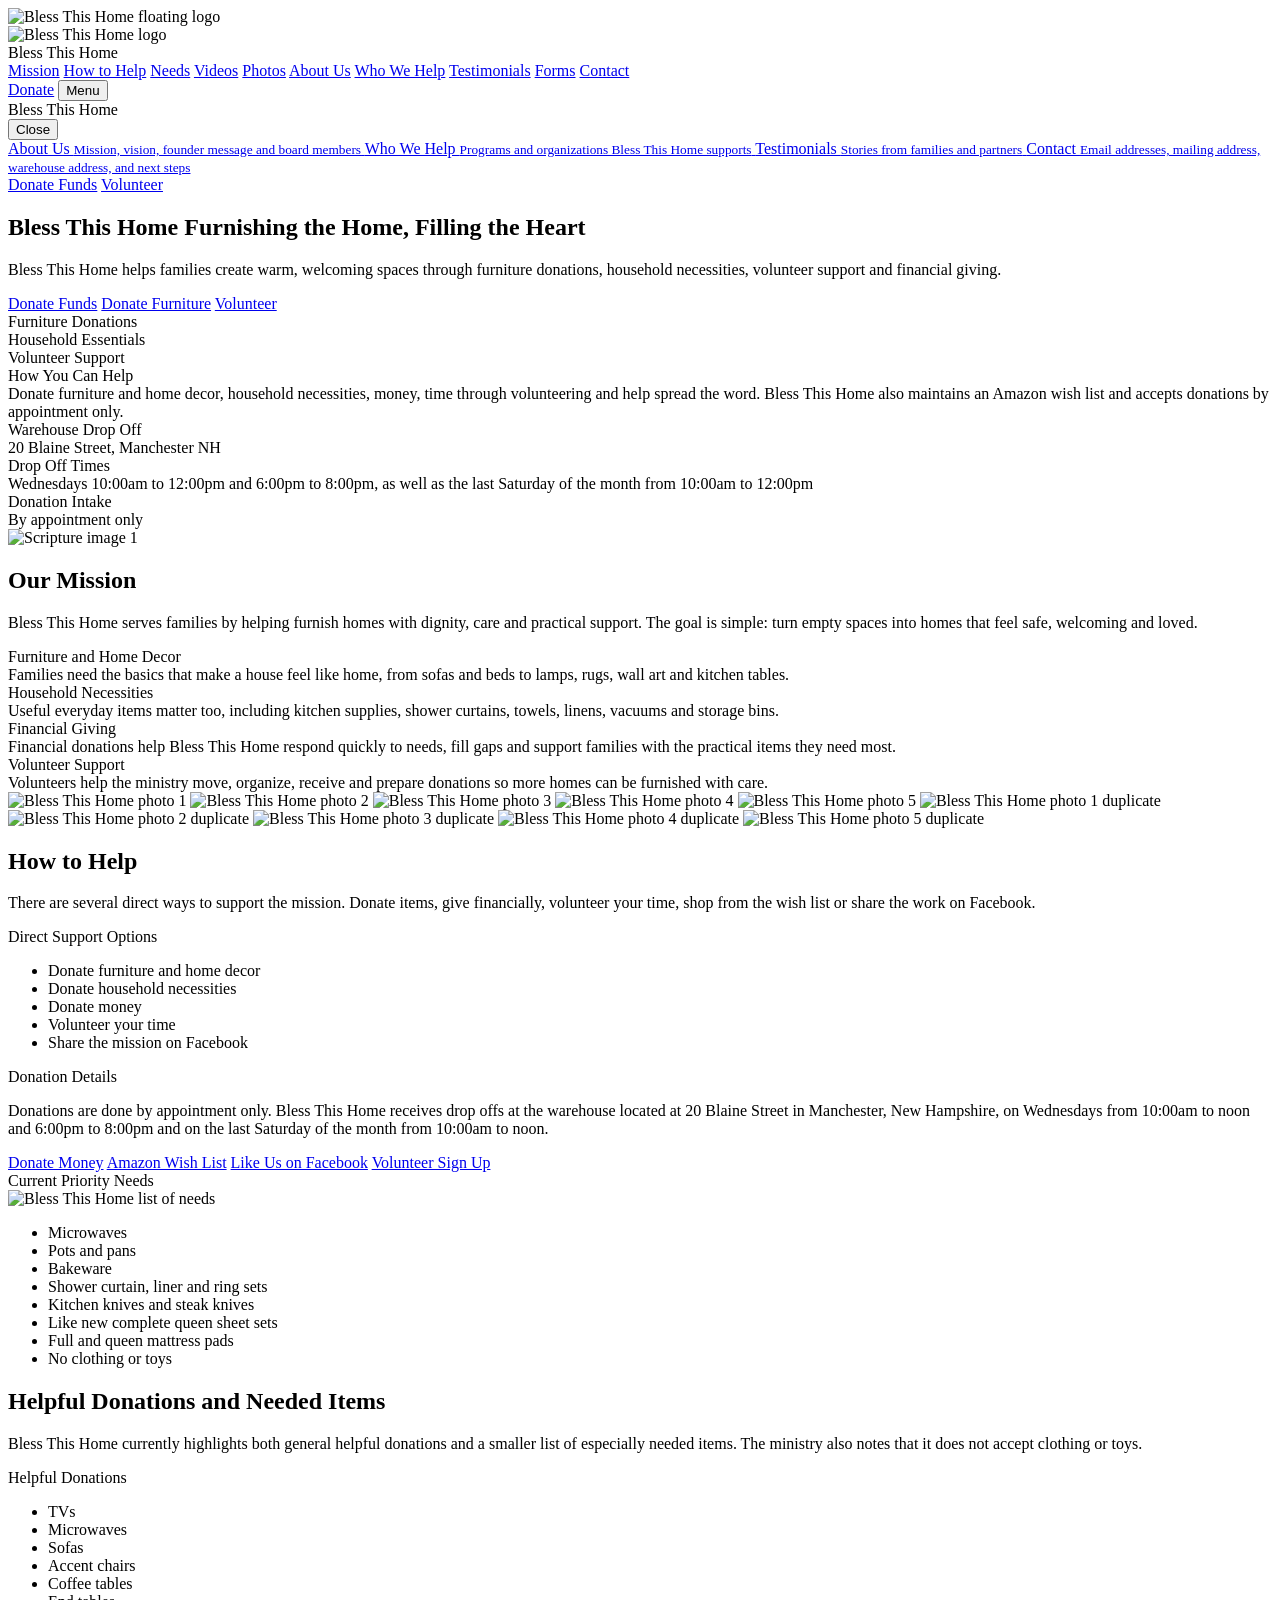
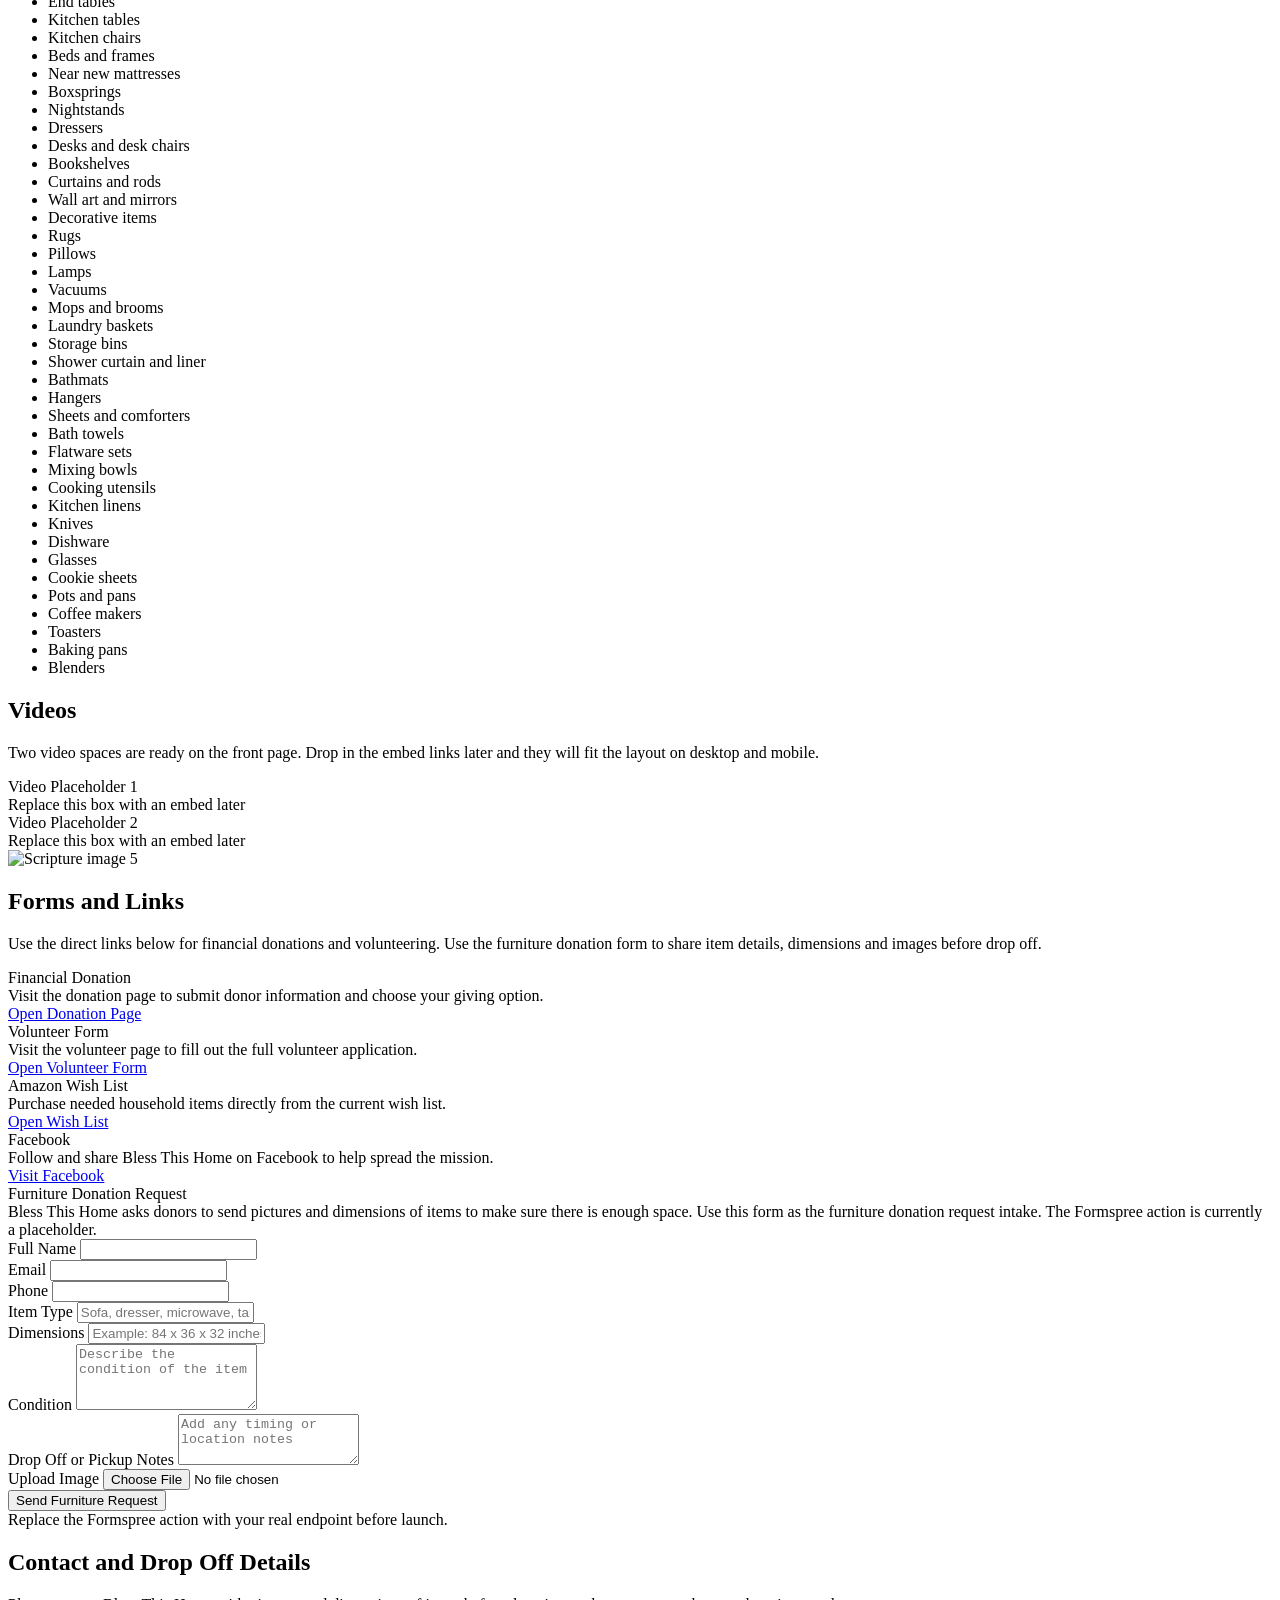
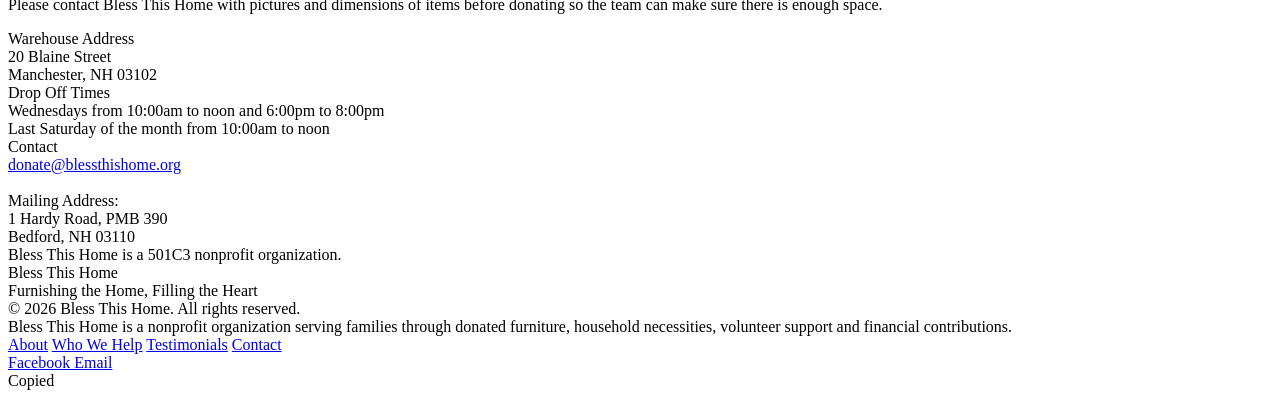
==== index.html @ 00ce9ae6 "Create index.html" ====
<!DOCTYPE html>
<html lang="en">
<head>
  <meta charset="UTF-8" />
  <meta name="viewport" content="width=device-width, initial-scale=1.0" />
  <title>Bless This Home</title>

  <meta name="description" content="Bless This Home helps furnish homes and fill hearts through furniture donations, household essentials, volunteer support and financial giving." />

  <link rel="preconnect" href="https://fonts.googleapis.com">
  <link rel="preconnect" href="https://fonts.gstatic.com" crossorigin>
  <link href="https://fonts.googleapis.com/css2?family=Great+Vibes&family=Inter:wght@300;400;600;700&family=Space+Grotesk:wght@500;700;800&display=swap" rel="stylesheet">
  <link rel="stylesheet" href="style.css" />
</head>
<body>
  <img class="floatingLogo" id="floatingLogo" src="floating-logo.png" alt="Bless This Home floating logo" />

  <header class="topbar">
    <div class="wrap">
      <div class="topbarInner">
        <div class="brand">
          <img class="brandMark" src="logo.png" alt="Bless This Home logo" />
          <div class="brandText">
            <span class="brandScript">Bless This Home</span>
          </div>
        </div>

        <nav class="navDesktop">
  <a href="#mission">Mission</a>
  <a href="#help">How to Help</a>
  <a href="#needs">Needs</a>
  <a href="#videos">Videos</a>
  <a href="#photos">Photos</a>
  <a href="about.html">About Us</a>
  <a href="who-we-help.html">Who We Help</a>
  <a href="testimonials.html">Testimonials</a>
  <a href="#forms">Forms</a>
  <a href="#contact">Contact</a>
</nav>

        <div class="topActions">
  <a class="btn" href="donate.html">Donate</a>
  <button class="btn btnPrimary" id="menuBtn" type="button">Menu</button>
</div>
      </div>
    </div>
  </header>

  <div class="backdrop" id="backdrop"></div>

  <aside class="sidebar" id="sidebar" aria-hidden="true">
    <div class="sidebarHeader">
      <div class="sidebarTitle">Bless This Home</div>
      <button class="btn" id="closeBtn" type="button">Close</button>
    </div>

    <div class="sidebarBody">

<a class="sideLink" href="about.html">
  About Us
  <small>Mission, vision, founder message and board members</small>
</a>

<a class="sideLink" href="who-we-help.html">
  Who We Help
  <small>Programs and organizations Bless This Home supports</small>
</a>

<a class="sideLink" href="testimonials.html">
  Testimonials
  <small>Stories from families and partners</small>
</a>

      <a class="sideLink" href="contact.html">
  Contact
  <small>Email addresses, mailing address, warehouse address, and next steps</small>
</a>

      <div class="sideCtas">
  <a class="btn btnPrimary" href="donate.html">Donate Funds</a>
  <a class="btn" href="volunteer.html">Volunteer</a>
</div>
    </div>
  </aside>

  <main>
    <section class="hero" id="top">
      <div class="heroAtmos"></div>
      <div class="heroRead"></div>

      <div class="wrap heroWrap">
        <div class="heroGrid">
          <div class="heroCopy">
            

            <h1 class="heroTitle reveal">
              <span class="heroScript">Bless This Home</span>
              <span class="heroTitleMain">Furnishing the Home, Filling the Heart</span>
            </h1>

            <p class="heroSub reveal">
              Bless This Home helps families create warm, welcoming spaces through furniture donations, household necessities, volunteer support and financial giving.
            </p>

            <div class="ctaRow reveal">
  <a class="btn btnPrimary" href="donate.html">Donate Funds</a>
  <a class="btn" href="#furniture-form">Donate Furniture</a>
  <a class="btn" href="volunteer.html">Volunteer</a>
</div>

            <div class="metaRow reveal">
              <div class="metaPill">Furniture Donations</div>
              <div class="metaPill">Household Essentials</div>
              <div class="metaPill">Volunteer Support</div>
            </div>
          </div>

          <div class="heroCard card reveal">
            <div class="cardTitle">How You Can Help</div>
            <div class="cardBody">
              Donate furniture and home decor, household necessities, money, time through volunteering and help spread the word. Bless This Home also maintains an Amazon wish list and accepts donations by appointment only.
            </div>

            <div class="divider"></div>

            <div class="quickStats">
              <div class="statRow">
                <div class="statLabel">Warehouse Drop Off</div>
                <div class="statValue">20 Blaine Street, Manchester NH</div>
              </div>
              <div class="statRow">
                <div class="statLabel">Drop Off Times</div>
                <div class="statValue">Wednesdays 10:00am to 12:00pm and 6:00pm to 8:00pm, as well as the last Saturday of the month from 10:00am to 12:00pm</div>
              </div>
              <div class="statRow">
                <div class="statLabel">Donation Intake</div>
                <div class="statValue">By appointment only</div>
              </div>
            </div>
          </div>
        </div>
      </div>
    </section>

<section class="section sectionAlt" id="scripture-one">
  <div class="wrap">
    <div class="reveal">
      <img class="infoImage" src="scripture1.png" alt="Scripture image 1" />
    </div>
  </div>
</section>

    <section class="section" id="mission">
      <div class="wrap">
        <h2 class="sectionTitle reveal">Our Mission</h2>
        <p class="sectionLead reveal">
          Bless This Home serves families by helping furnish homes with dignity, care and practical support. The goal is simple: turn empty spaces into homes that feel safe, welcoming and loved.
        </p>

        <div class="gridCards">
          <article class="card reveal">
            <div class="cardTitle">Furniture and Home Decor</div>
            <div class="cardBody">
              Families need the basics that make a house feel like home, from sofas and beds to lamps, rugs, wall art and kitchen tables. 
            </div>
          </article>

          <article class="card reveal">
            <div class="cardTitle">Household Necessities</div>
            <div class="cardBody">
              Useful everyday items matter too, including kitchen supplies, shower curtains, towels, linens, vacuums and storage bins.
            </div>
          </article>

          <article class="card reveal">
            <div class="cardTitle">Financial Giving</div>
            <div class="cardBody">
              Financial donations help Bless This Home respond quickly to needs, fill gaps and support families with the practical items they need most.
            </div>
          </article>

          <article class="card reveal">
            <div class="cardTitle">Volunteer Support</div>
            <div class="cardBody">
              Volunteers help the ministry move, organize, receive and prepare donations so more homes can be furnished with care.
            </div>
          </article>
        </div>
      </div>
    </section>

<section class="section" id="photos">
  <div class="wrap">
    
    <div class="slideshowFeed reveal">
      <div class="slideshowTrack" id="slideshowTrack">
        <img src="photo-1.png" alt="Bless This Home photo 1" />
        <img src="photo-2.png" alt="Bless This Home photo 2" />
        <img src="photo-3.png" alt="Bless This Home photo 3" />
        <img src="photo-4.png" alt="Bless This Home photo 4" />
        <img src="photo-5.png" alt="Bless This Home photo 5" />

        <img src="photo-1.png" alt="Bless This Home photo 1 duplicate" />
        <img src="photo-2.png" alt="Bless This Home photo 2 duplicate" />
        <img src="photo-3.png" alt="Bless This Home photo 3 duplicate" />
        <img src="photo-4.png" alt="Bless This Home photo 4 duplicate" />
        <img src="photo-5.png" alt="Bless This Home photo 5 duplicate" />
      </div>
    </div>
  </div>
</section>

    <section class="section sectionAlt" id="help">
      <div class="wrap">
        <h2 class="sectionTitle reveal">How to Help</h2>
        <p class="sectionLead reveal">
          There are several direct ways to support the mission. Donate items, give financially, volunteer your time, shop from the wish list or share the work on Facebook. 
        </p>

        <div class="twoCol">
          <div class="card reveal">
            <div class="cardTitle">Direct Support Options</div>
            <ul class="cleanList">
              <li>Donate furniture and home decor</li>
              <li>Donate household necessities</li>
              <li>Donate money</li>
              <li>Volunteer your time</li>
              <li>Share the mission on Facebook</li>
            </ul>
          </div>

          <div class="card reveal">
            <div class="cardTitle">Donation Details</div>
            <p class="cardBody">
              Donations are done by appointment only. Bless This Home receives drop offs at the warehouse located at 20 Blaine Street in Manchester, New Hampshire, on Wednesdays from 10:00am to noon and 6:00pm to 8:00pm and on the last Saturday of the month from 10:00am to noon.
            </p>
          </div>
        </div>

        <div class="linkRow reveal">
          <a class="btn btnPrimary" href="donate.html" target="_blank" rel="noopener noreferrer">Donate Money</a>
          <a class="btn" href="https://www.amazon.com/hz/wishlist/ls/2AS02Z25OPX27" target="_blank" rel="noopener noreferrer">Amazon Wish List</a>
          <a class="btn" href="https://www.facebook.com/BlessThisHomeMinistry" target="_blank" rel="noopener noreferrer">Like Us on Facebook</a>
          <a class="btn" href="volunteer.html" target="_blank" rel="noopener noreferrer">Volunteer Sign Up</a>
        </div>
      </div>
    </section>

<div class="card reveal">
            <div class="cardTitle">Current Priority Needs</div>
            <img class="infoImage" src="needs-graphic.png" alt="Bless This Home list of needs" />
            <ul class="cleanList">
              <li>Microwaves</li>
              <li>Pots and pans</li>
              <li>Bakeware</li>
              <li>Shower curtain, liner and ring sets</li>
              <li>Kitchen knives and steak knives</li>
              <li>Like new complete queen sheet sets</li>
              <li>Full and queen mattress pads</li>
              <li>No clothing or toys</li>
            </ul>
          </div>

    <section class="section" id="needs">
      <div class="wrap">
        <h2 class="sectionTitle reveal">Helpful Donations and Needed Items</h2>
        <p class="sectionLead reveal">
          Bless This Home currently highlights both general helpful donations and a smaller list of especially needed items. The ministry also notes that it does not accept clothing or toys.
        </p>

        <div class="twoCol">
          <div class="card reveal">
            <div class="cardTitle">Helpful Donations</div>
            <ul class="cleanList twoColList">
              <li>TVs</li>
              <li>Microwaves</li>
              <li>Sofas</li>
              <li>Accent chairs</li>
              <li>Coffee tables</li>
              <li>End tables</li>
              <li>Kitchen tables</li>
              <li>Kitchen chairs</li>
              <li>Beds and frames</li>
              <li>Near new mattresses</li>
              <li>Boxsprings</li>
              <li>Nightstands</li>
              <li>Dressers</li>
              <li>Desks and desk chairs</li>
              <li>Bookshelves</li>
              <li>Curtains and rods</li>
              <li>Wall art and mirrors</li>
              <li>Decorative items</li>
              <li>Rugs</li>
              <li>Pillows</li>
              <li>Lamps</li>
              <li>Vacuums</li>
              <li>Mops and brooms</li>
              <li>Laundry baskets</li>
              <li>Storage bins</li>
              <li>Shower curtain and liner</li>
              <li>Bathmats</li>
              <li>Hangers</li>
              <li>Sheets and comforters</li>
              <li>Bath towels</li>
              <li>Flatware sets</li>
              <li>Mixing bowls</li>
              <li>Cooking utensils</li>
              <li>Kitchen linens</li>
              <li>Knives</li>
              <li>Dishware</li>
              <li>Glasses</li>
              <li>Cookie sheets</li>
              <li>Pots and pans</li>
              <li>Coffee makers</li>
              <li>Toasters</li>
              <li>Baking pans</li>
              <li>Blenders</li>
            </ul>
          </div>

          
        </div>
      </div>
    </section>

    <section class="section sectionAlt" id="videos">
      <div class="wrap">
        <h2 class="sectionTitle reveal">Videos</h2>
        <p class="sectionLead reveal">
          Two video spaces are ready on the front page. Drop in the embed links later and they will fit the layout on desktop and mobile.
        </p>

        <div class="videoGrid">
          <div class="videoCard reveal">
            <div class="videoPlaceholder">
              <div class="videoPlaceholderInner">
                <div class="videoLabel">Video Placeholder 1</div>
                <div class="videoHint">Replace this box with an embed later</div>
              </div>
            </div>
          </div>

          <div class="videoCard reveal">
            <div class="videoPlaceholder">
              <div class="videoPlaceholderInner">
                <div class="videoLabel">Video Placeholder 2</div>
                <div class="videoHint">Replace this box with an embed later</div>
              </div>
            </div>
          </div>
        </div>
      </div>
    </section>

    

<section class="section sectionAlt" id="scripture-five">
  <div class="wrap">
    <div class="reveal">
      <img class="infoImage" src="scripture5.png" alt="Scripture image 5" />
    </div>
  </div>
</section>

    <section class="section sectionAlt" id="forms">
      <div class="wrap">
        <h2 class="sectionTitle reveal">Forms and Links</h2>
        <p class="sectionLead reveal">
          Use the direct links below for financial donations and volunteering. Use the furniture donation form to share item details, dimensions and images before drop off.
        </p>


          <div class="gridCards">
  <div class="card reveal">
    <div class="cardTitle">Financial Donation</div>
    <div class="cardBody">
      Visit the donation page to submit donor information and choose your giving option.
    </div>
    <div class="cardActions">
      <a class="btn btnPrimary" href="donate.html">Open Donation Page</a>
    </div>
  </div>

  <div class="card reveal">
    <div class="cardTitle">Volunteer Form</div>
    <div class="cardBody">
      Visit the volunteer page to fill out the full volunteer application.
    </div>
    <div class="cardActions">
      <a class="btn btnPrimary" href="volunteer.html">Open Volunteer Form</a>
    </div>
  </div>

  <div class="card reveal">
    <div class="cardTitle">Amazon Wish List</div>
    <div class="cardBody">
      Purchase needed household items directly from the current wish list.
    </div>
    <div class="cardActions">
      <a class="btn btnPrimary" href="https://www.amazon.com/hz/wishlist/ls/2AS02Z25OPX27" target="_blank" rel="noopener noreferrer">Open Wish List</a>
    </div>
  </div>

  <div class="card reveal">
    <div class="cardTitle">Facebook</div>
    <div class="cardBody">
      Follow and share Bless This Home on Facebook to help spread the mission.
    </div>
    <div class="cardActions">
      <a class="btn btnPrimary" href="https://www.facebook.com/BlessThisHomeMinistry" target="_blank" rel="noopener noreferrer">Visit Facebook</a>
    </div>
  </div>
</div>

        <div class="card reveal formCard" id="furniture-form">
          <div class="cardTitle">Furniture Donation Request</div>
          <div class="cardBody">
            Bless This Home asks donors to send pictures and dimensions of items to make sure there is enough space. Use this form as the furniture donation request intake. The Formspree action is currently a placeholder.
          </div>

          <form
            id="furnitureDonationForm"
            class="supportForm"
            action="https://formspree.io/f/your-placeholder-id"
            method="POST"
            enctype="multipart/form-data"
          >
            <div class="formRow">
              <label for="name">Full Name</label>
              <input id="name" name="name" type="text" required />
            </div>

            <div class="formRow">
              <label for="email">Email</label>
              <input id="email" name="email" type="email" required />
            </div>

            <div class="formRow">
              <label for="phone">Phone</label>
              <input id="phone" name="phone" type="tel" />
            </div>

            <div class="formRow">
              <label for="itemType">Item Type</label>
              <input id="itemType" name="itemType" type="text" placeholder="Sofa, dresser, microwave, table, etc." required />
            </div>

            <div class="formRow">
              <label for="dimensions">Dimensions</label>
              <input id="dimensions" name="dimensions" type="text" placeholder="Example: 84 x 36 x 32 inches" required />
            </div>

            <div class="formRow">
              <label for="condition">Condition</label>
              <textarea id="condition" name="condition" rows="4" placeholder="Describe the condition of the item" required></textarea>
            </div>

            <div class="formRow">
              <label for="pickup">Drop Off or Pickup Notes</label>
              <textarea id="pickup" name="pickup" rows="3" placeholder="Add any timing or location notes"></textarea>
            </div>

            <div class="formRow">
              <label for="itemImage">Upload Image</label>
              <input id="itemImage" name="itemImage" type="file" accept="image/*" />
            </div>

            <div class="formActions">
              <button class="btn btnPrimary" type="submit">Send Furniture Request</button>
              <div class="formHint" id="formHint">Replace the Formspree action with your real endpoint before launch.</div>
            </div>
          </form>
        </div>
      </div>
    </section>

    <section class="section" id="contact">
      <div class="wrap">
        <h2 class="sectionTitle reveal">Contact and Drop Off Details</h2>
        <p class="sectionLead reveal">
          Please contact Bless This Home with pictures and dimensions of items before donating so the team can make sure there is enough space.
        </p>

        <div class="twoCol">
          <div class="card reveal">
            <div class="cardTitle">Warehouse Address</div>
            <div class="cardBody">
              20 Blaine Street<br />
              Manchester, NH 03102
            </div>
            <div class="divider"></div>
            <div class="cardTitle smallTitle">Drop Off Times</div>
            <div class="cardBody">
              Wednesdays from 10:00am to noon and 6:00pm to 8:00pm<br />
              Last Saturday of the month from 10:00am to noon
            </div>
          </div>

          <div class="card reveal">
            <div class="cardTitle">Contact</div>
            <div class="cardBody">
              <a class="inlineLink" href="mailto:donate@blessthishome.org">donate@blessthishome.org</a><br /><br />
              Mailing Address:<br />
              1 Hardy Road, PMB 390<br />
              Bedford, NH 03110
            </div>
            <div class="divider"></div>
            <div class="cardBody">
              Bless This Home is a 501C3 nonprofit organization.  
            </div>
          </div>
        </div>
      </div>
    </section>
  </main>

  <footer class="footer">
    <div class="wrap">
      <div class="footerRow">
        <div class="footerLeft">
          <div class="footerBrand">
            <span class="footerScript">Bless This Home</span>
          </div>

          <div class="footerTag">
            Furnishing the Home, Filling the Heart
          </div>

          <div class="footerLegal">
            © 2026 Bless This Home. All rights reserved.
          </div>

          <div class="footerDisclosure">
            Bless This Home is a nonprofit organization serving families through donated furniture, household necessities, volunteer support and financial contributions.
          </div>
        </div>

        <div class="footerRight">
  <div class="footerLinks">
    <a href="about.html">About</a>
    <a href="who-we-help.html">Who We Help</a>
    <a href="testimonials.html">Testimonials</a>
    <a href="contact.html">Contact</a>
  </div>

  <div class="footerExternal">
    <a href="https://www.facebook.com/BlessThisHomeMinistry" target="_blank" rel="noopener noreferrer">
      Facebook
    </a>
    <a href="mailto:donate@blessthishome.org">
      Email
    </a>
  </div>
</div>
      </div>
    </div>
  </footer>

  <div class="toast" id="toast">Copied</div>

  <script src="main.js"></script>
</body>
</html>
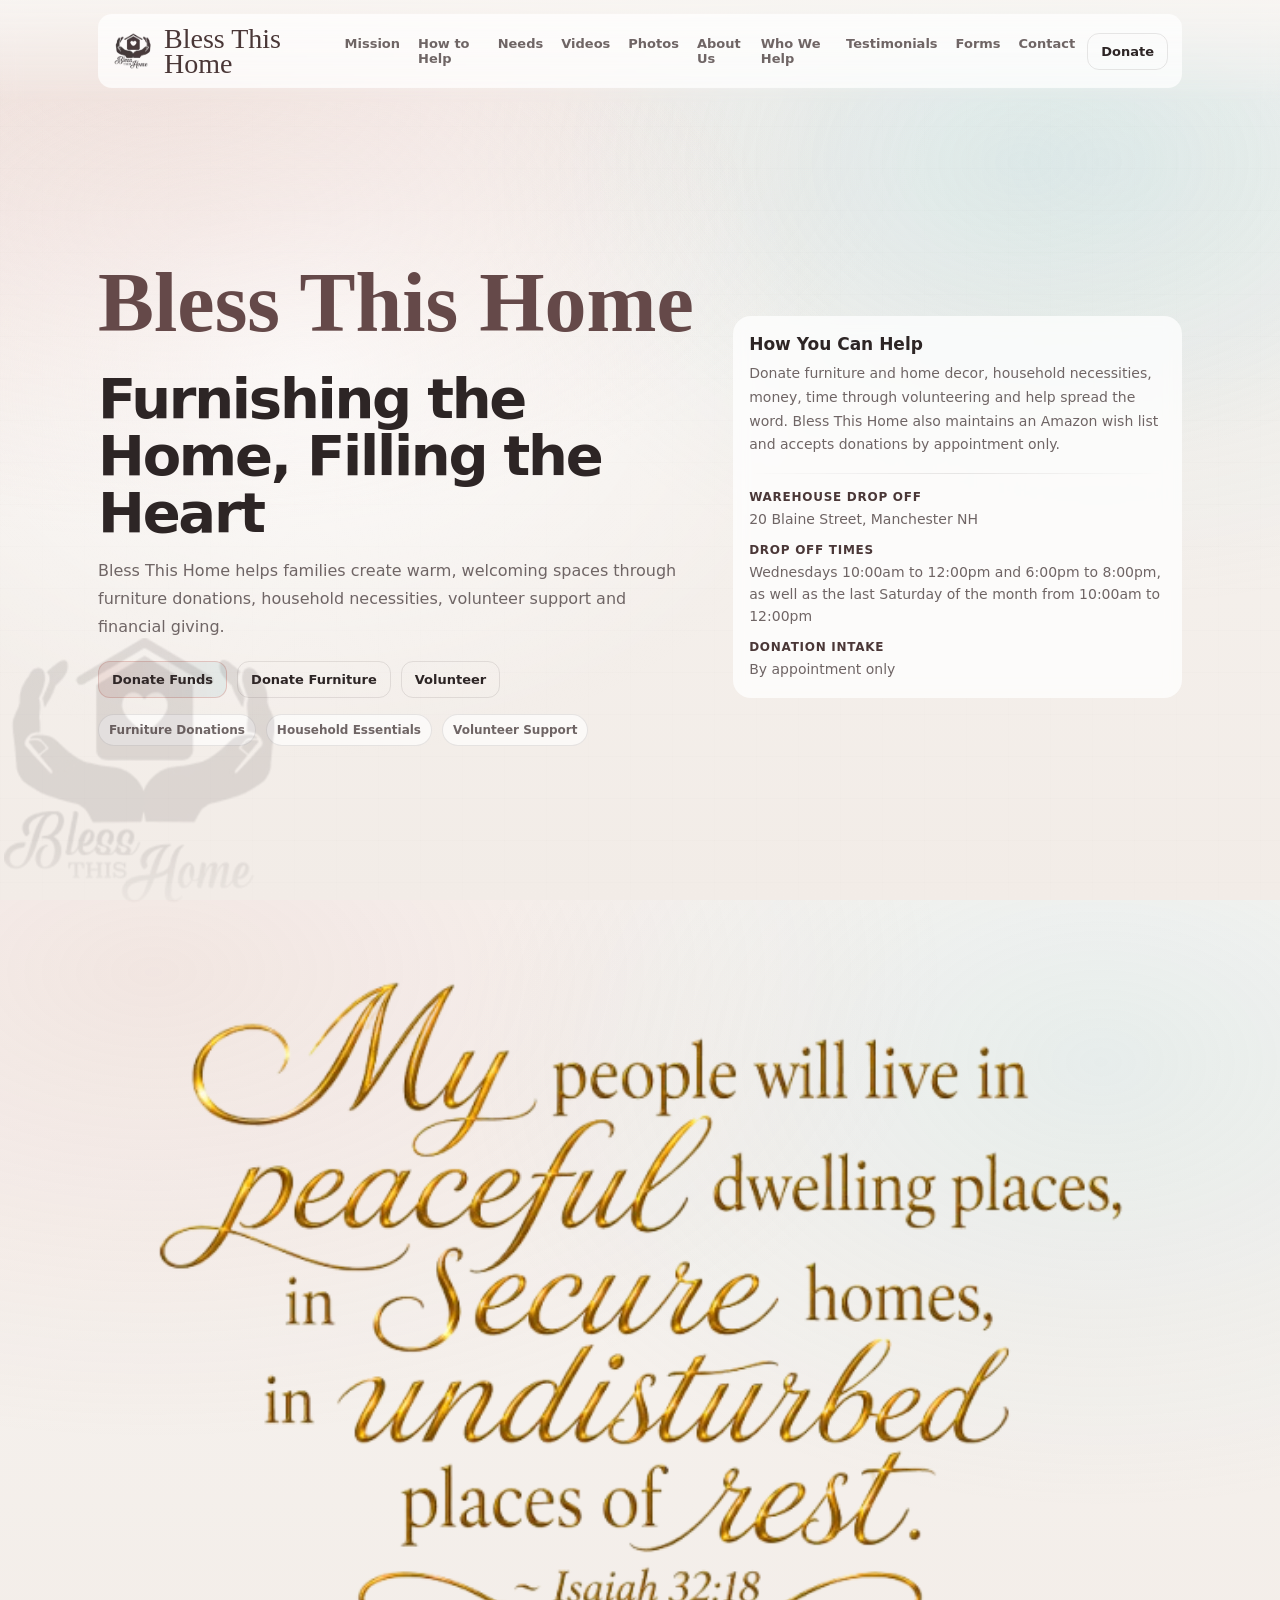
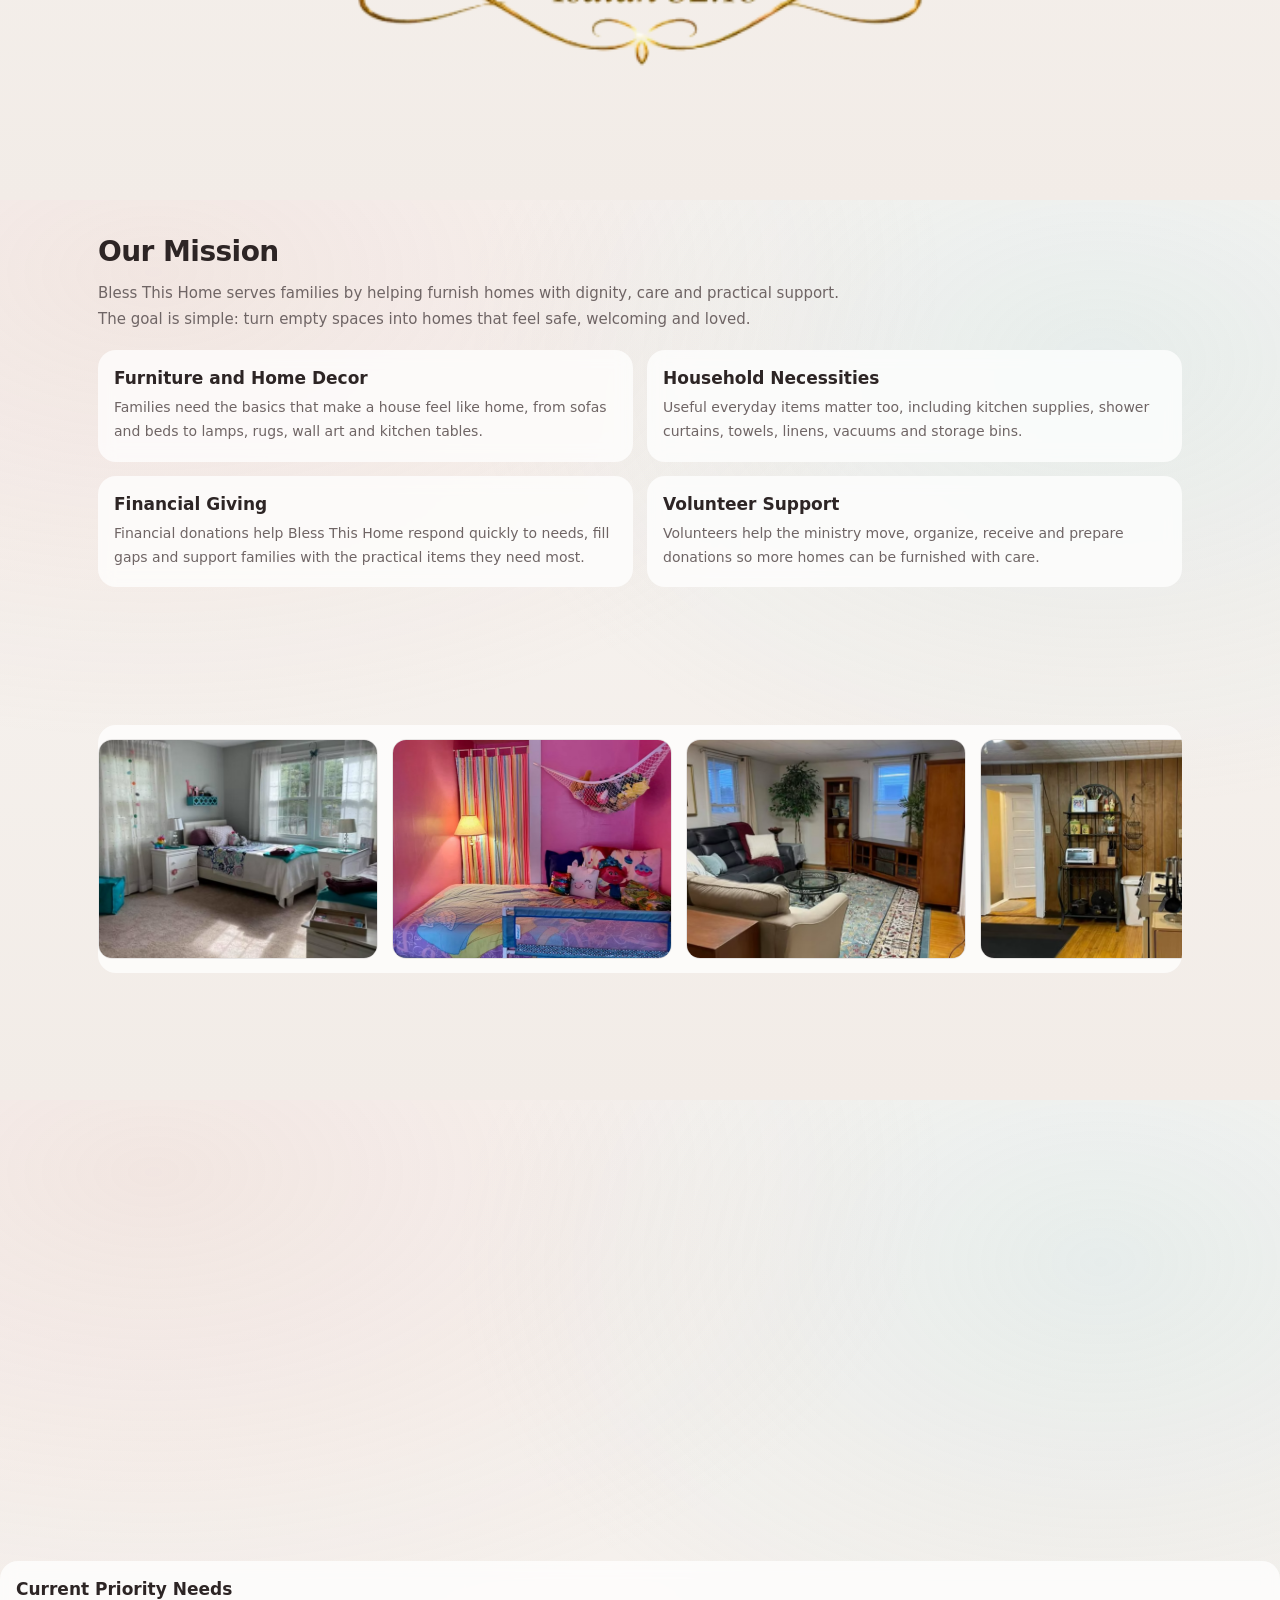
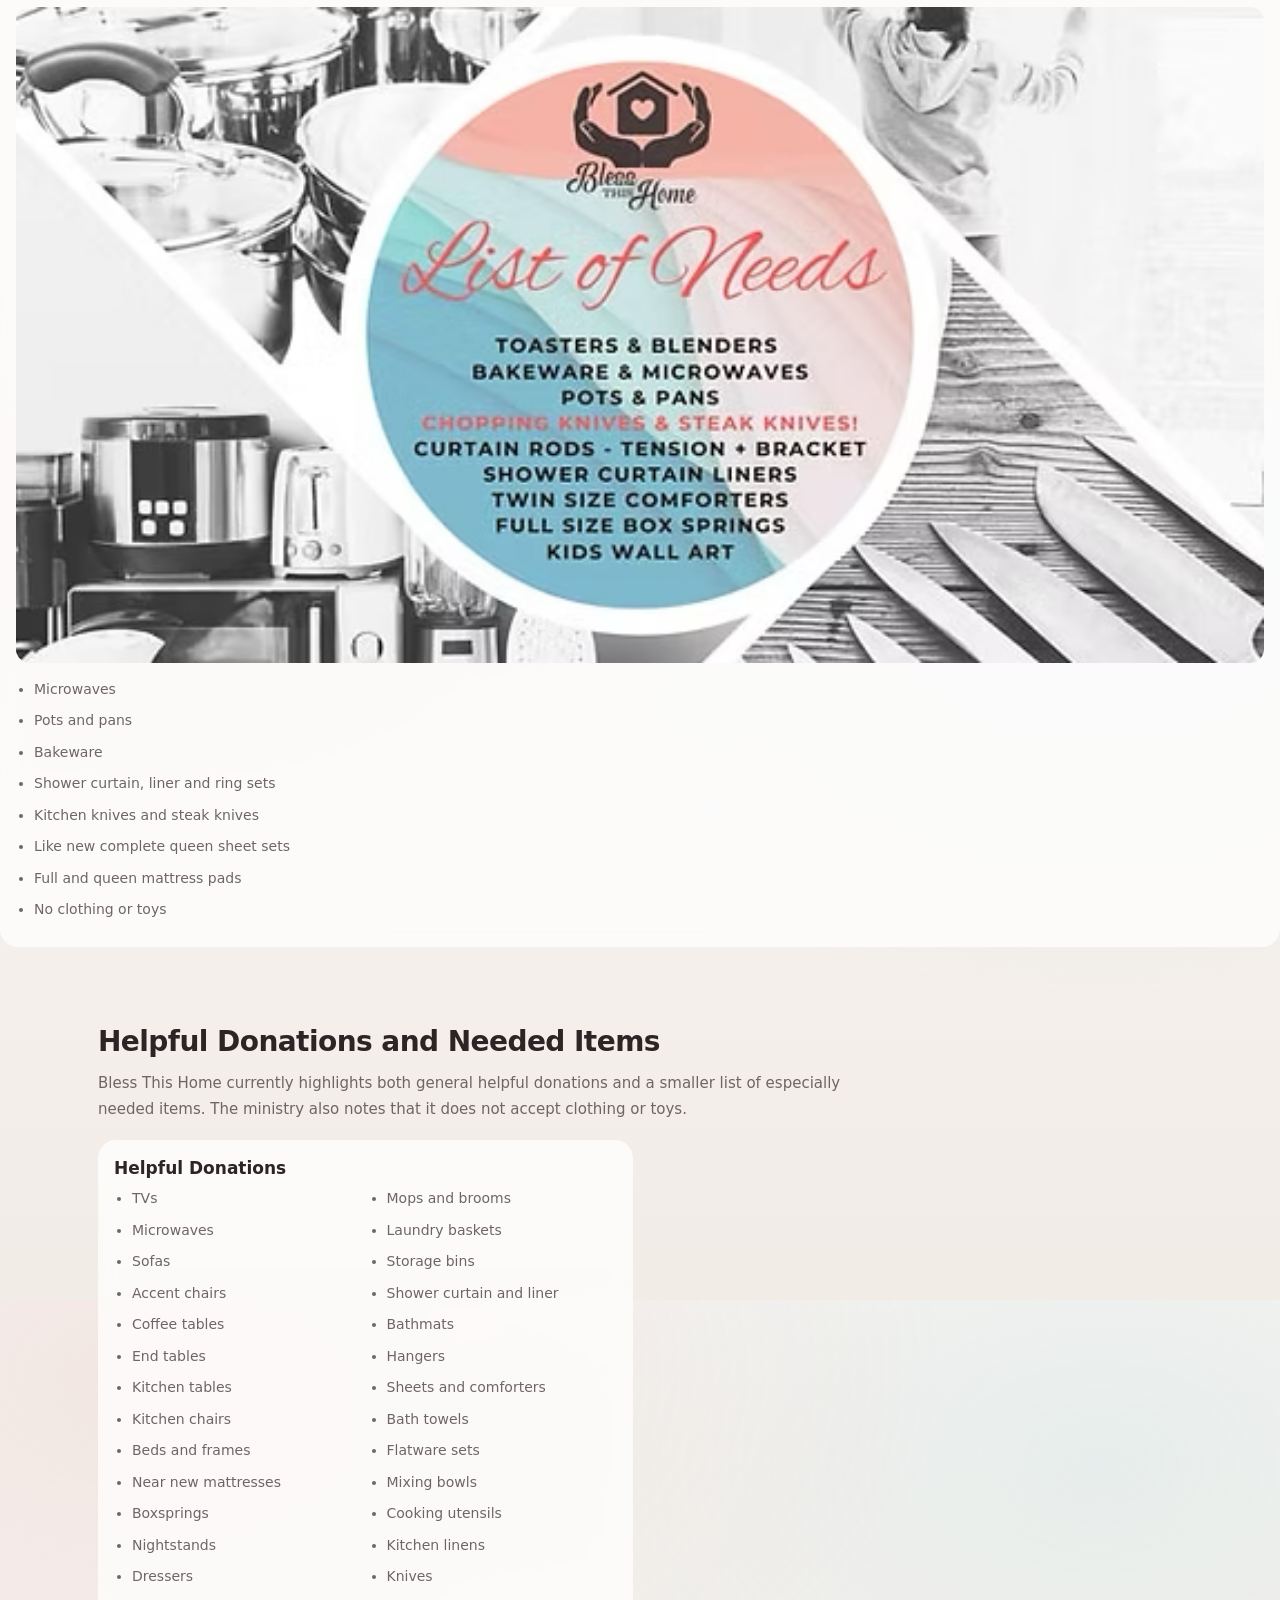
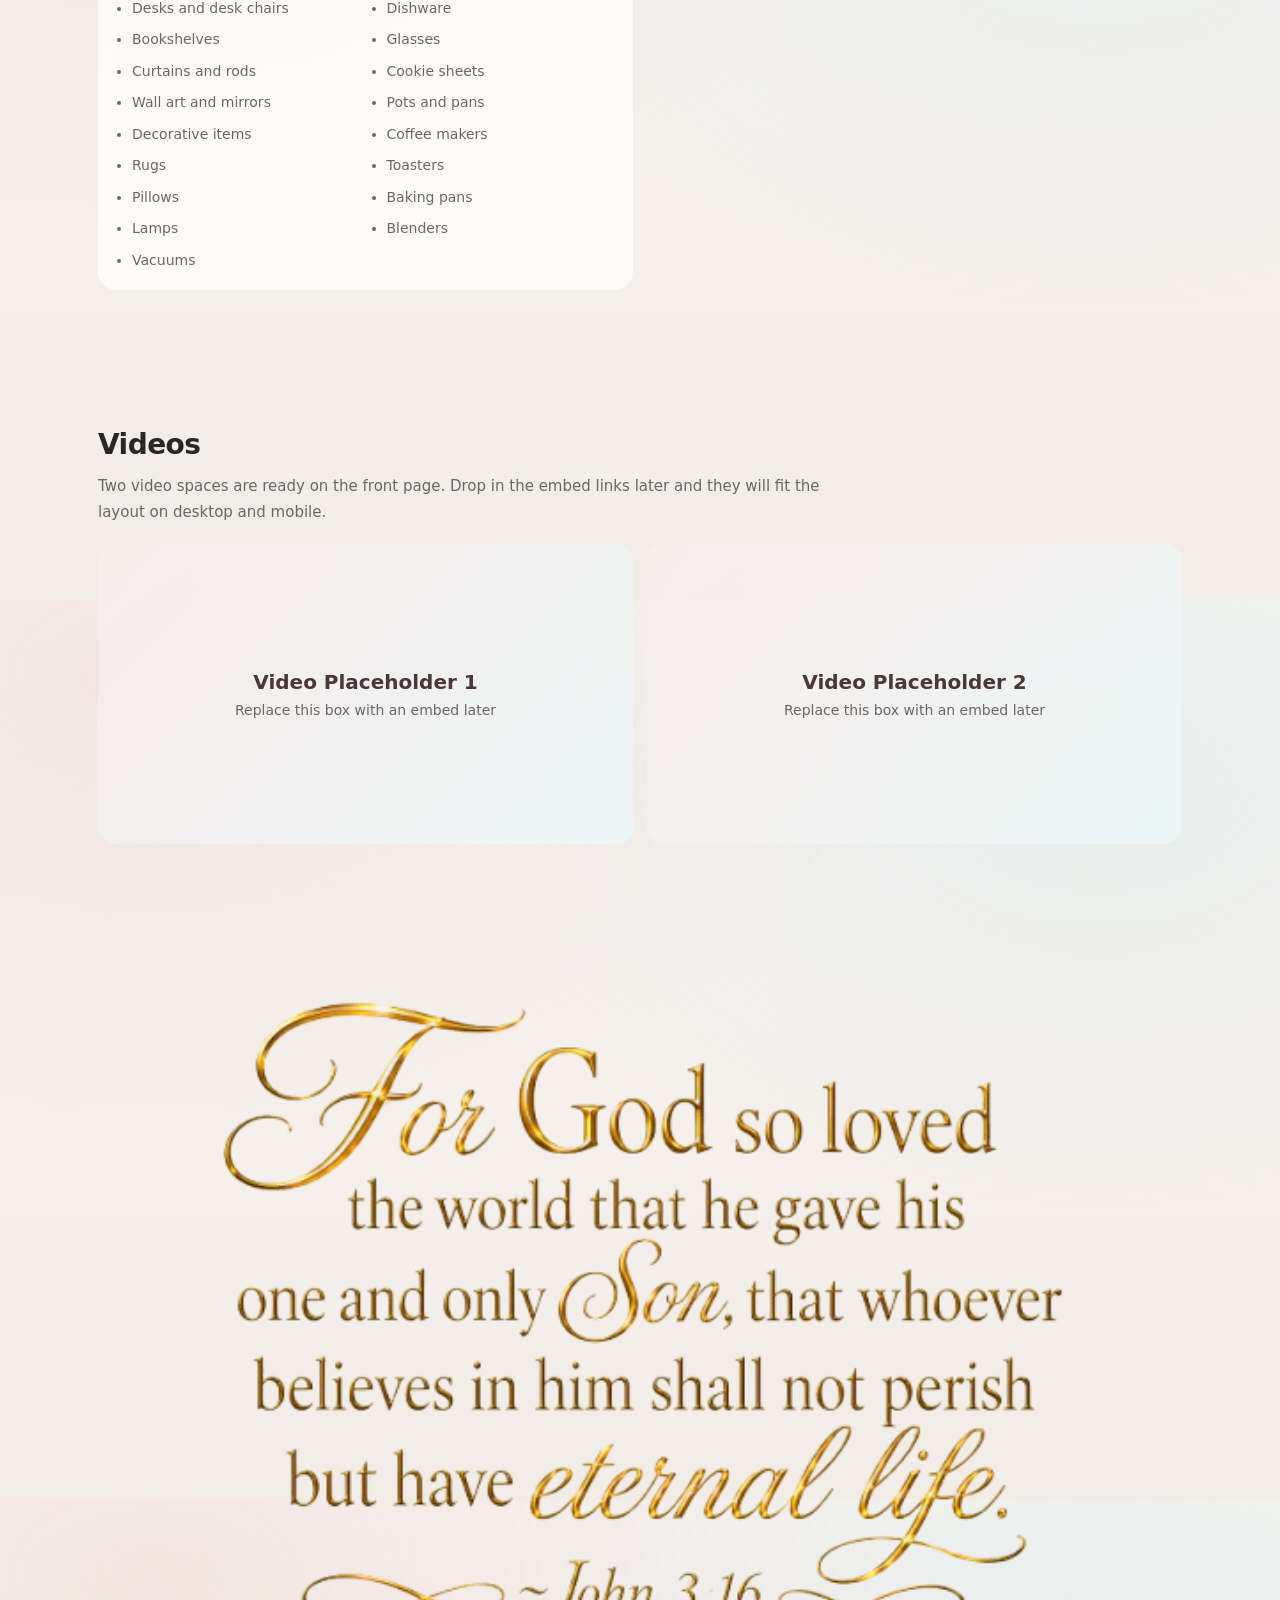
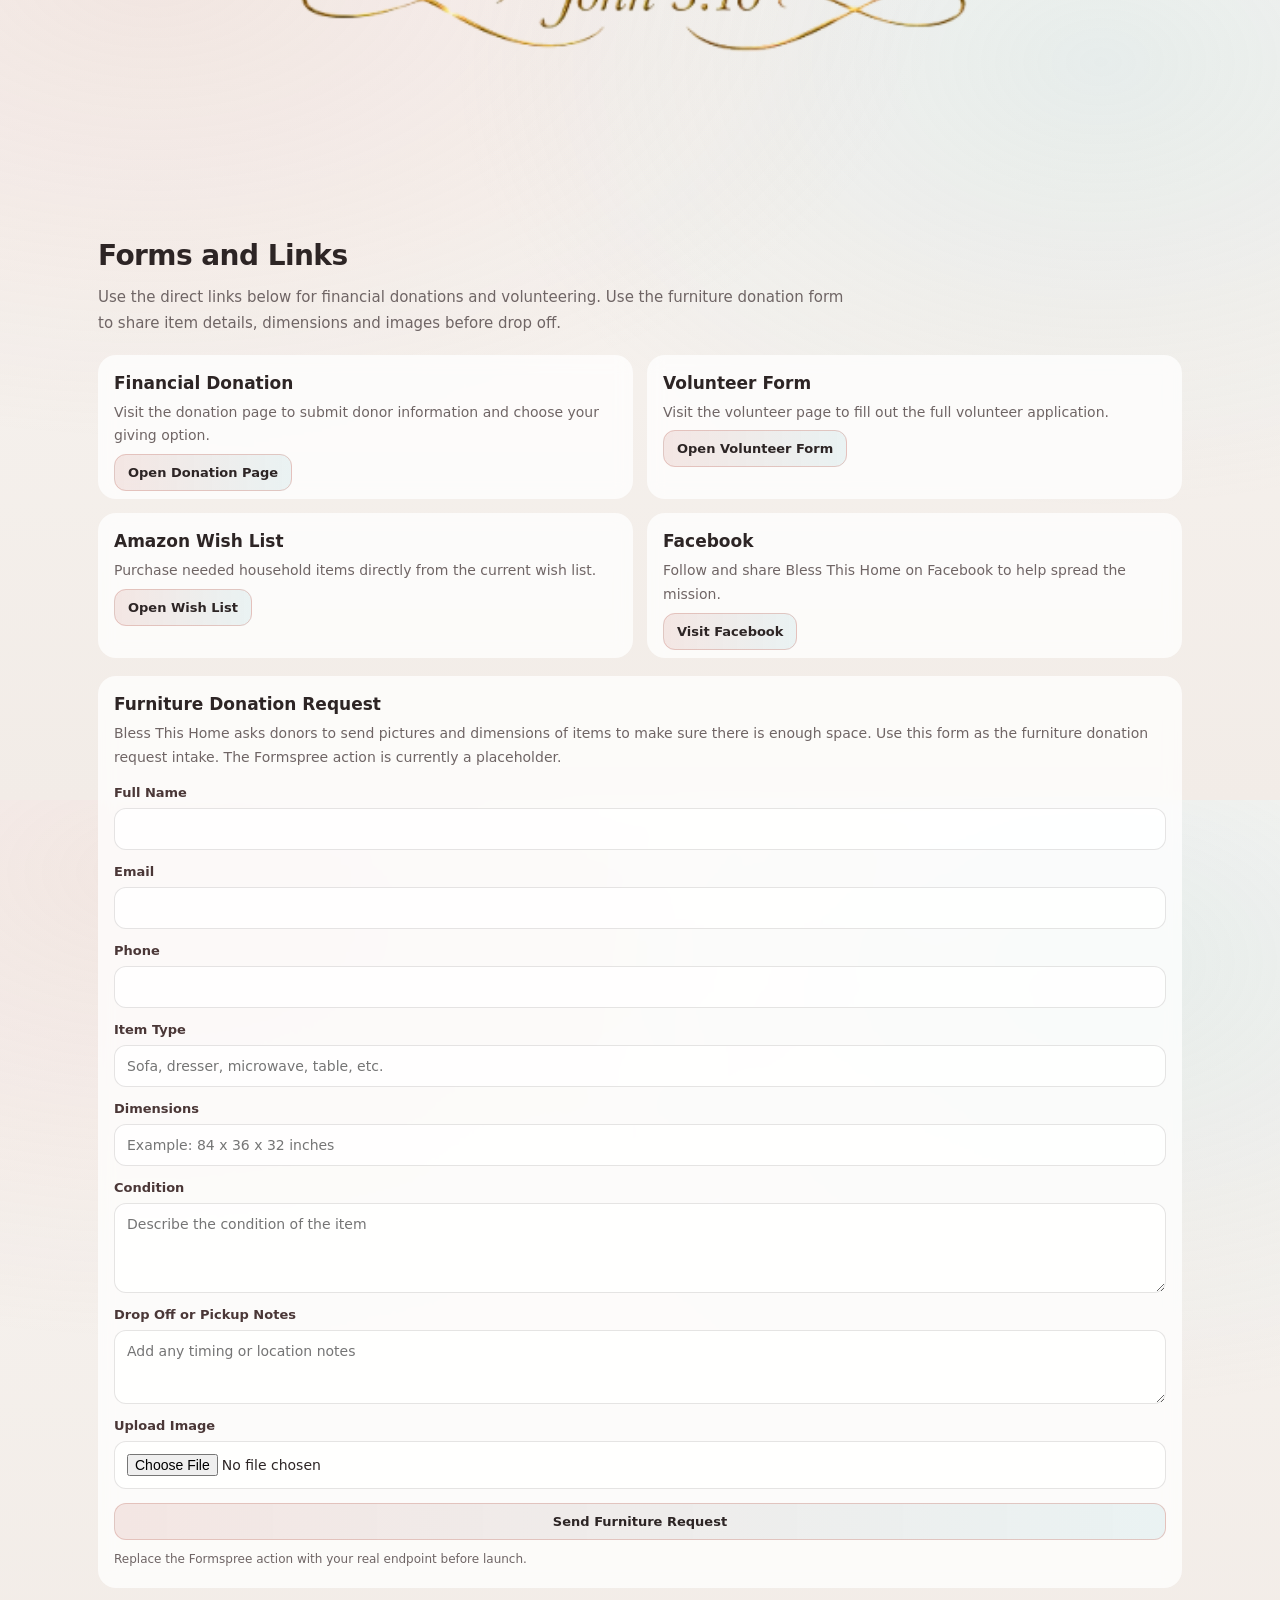
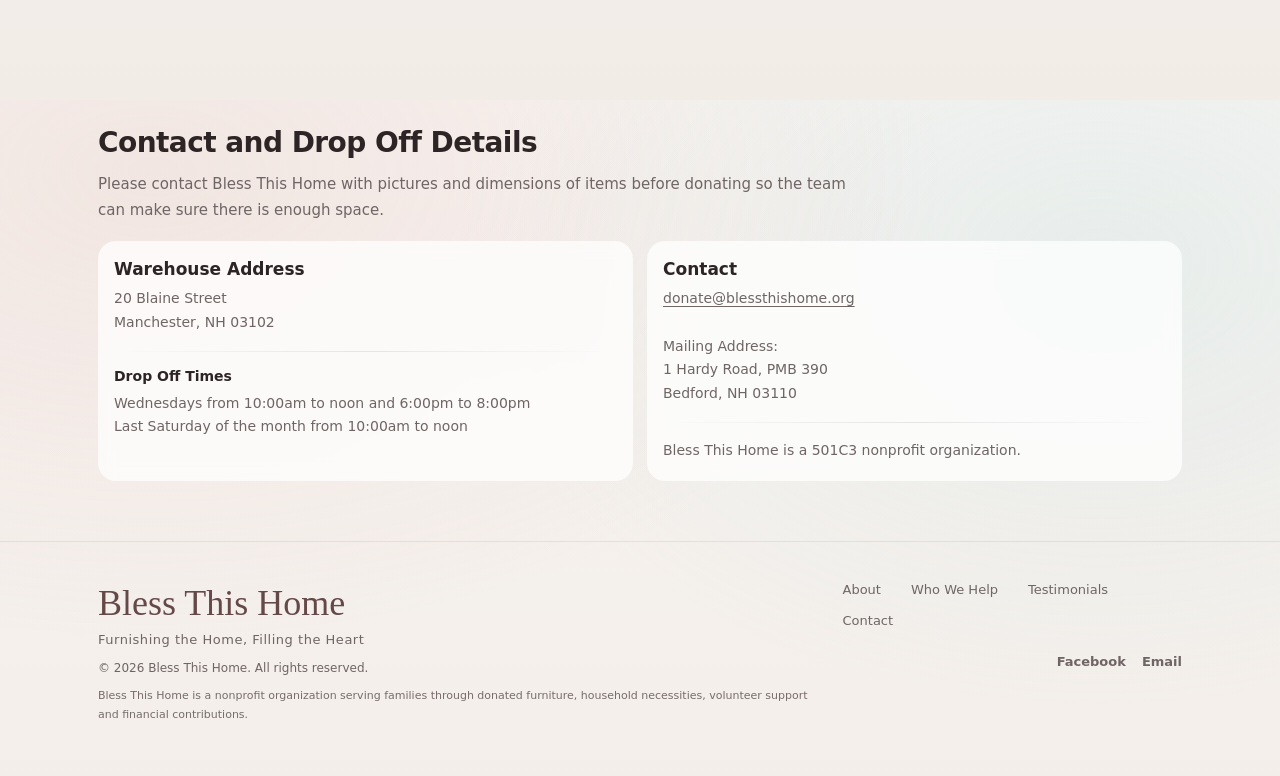
==== commit fd485b82: "Update index.html" ====
--- a/index.html
+++ b/index.html
@@ -1,6 +1,20 @@
 <!DOCTYPE html>
 <html lang="en">
 <head>
+
+<meta property="og:title" content="Bless This Home | Helping Women Rebuild Their Lives" />
+<meta property="og:description" content="Bless This Home helps furnish homes and fill hearts through furniture donations, household essentials, volunteer support and financial giving." />
+<meta property="og:type" content="website" />
+<meta property="og:url" content="https://blessthishome.github.io/" />
+<meta property="og:image" content="https://blessthishome.github.io/preview.png" />
+
+<meta name="twitter:card" content="summary_large_image" />
+<meta name="twitter:title" content="Bless This Home | Helping Women Rebuild Their Lives" />
+<meta name="twitter:description" content="Helping furnish homes and fill hearts through donations, volunteering and practical support." />
+<meta name="twitter:image" content="https://blessthishome.github.io/preview.jpg" />
+
+<link rel="icon" type="image/png" href="favicon.png" />
+  
   <meta charset="UTF-8" />
   <meta name="viewport" content="width=device-width, initial-scale=1.0" />
   <title>Bless This Home</title>
--- a/style.css
+++ b/style.css
@@ -0,0 +1,961 @@
+:root{
+  --bg0:#f8f5f2;
+  --bg1:#f2ece7;
+  --ink:#2d2525;
+  --muted:#6f6565;
+  --accent0:#d8a39b;
+  --accent1:#9fcfd5;
+  --line:rgba(45,37,37,0.10);
+  --panel:rgba(255,255,255,0.74);
+  --panelSoft:rgba(255,255,255,0.60);
+  --success:#6da56d;
+
+  --fontHead:"Space Grotesk",system-ui,-apple-system,Segoe UI,Roboto,Arial,sans-serif;
+  --fontBody:"Inter",system-ui,-apple-system,Segoe UI,Roboto,Arial,sans-serif;
+  --fontScript:"Great Vibes",cursive;
+  --radius:18px;
+}
+
+*{ box-sizing:border-box; }
+html,body{ height:100%; }
+
+body{
+  margin:0;
+  font-family:var(--fontBody);
+  color:var(--ink);
+  background:
+    radial-gradient(1100px 650px at 12% 8%, rgba(216,163,155,0.18), transparent 72%),
+    radial-gradient(900px 620px at 86% 18%, rgba(159,207,213,0.18), transparent 72%),
+    linear-gradient(180deg, var(--bg0), var(--bg1));
+  overflow-x:hidden;
+  position:relative;
+}
+
+body::before{
+  content:"";
+  position:fixed;
+  inset:0;
+  z-index:-2;
+  pointer-events:none;
+  background:
+    linear-gradient(rgba(45,37,37,0.018) 1px, transparent 1px),
+    linear-gradient(90deg, rgba(45,37,37,0.014) 1px, transparent 1px);
+  background-size:42px 42px;
+  opacity:0.45;
+}
+
+a{
+  color:inherit;
+  text-decoration:none;
+}
+
+button{
+  font-family:inherit;
+}
+
+img{
+  max-width:100%;
+  display:block;
+}
+
+.wrap{
+  width:100%;
+  max-width:1120px;
+  margin:0 auto;
+  padding:0 18px;
+}
+
+.topbar{
+  position:fixed;
+  left:0;
+  right:0;
+  top:0;
+  z-index:60;
+  padding:14px 0;
+  background:linear-gradient(180deg, rgba(248,245,242,0.94), rgba(248,245,242,0.35) 70%, transparent);
+  backdrop-filter:blur(10px);
+}
+
+.topbarInner{
+  display:flex;
+  align-items:center;
+  justify-content:space-between;
+  gap:12px;
+  border:none;
+  background:rgba(255,255,255,0.72);
+  border-radius:14px;
+  padding:12px 14px;
+}
+
+.brand{
+  display:flex;
+  align-items:center;
+  gap:10px;
+  min-width:0;
+}
+
+.brandMark{
+  width:42px;
+  height:42px;
+  object-fit:contain;
+  flex:0 0 auto;
+}
+
+.brandText{
+  min-width:0;
+}
+
+.brandScript{
+  display:block;
+  font-family:var(--fontScript);
+  font-size:28px;
+  line-height:0.9;
+  color:#4a3737;
+}
+
+.navDesktop{
+  display:none;
+  gap:18px;
+  font-size:13px;
+  color:var(--muted);
+  font-weight:700;
+}
+
+.navDesktop a:hover{
+  color:var(--ink);
+}
+
+.topActions{
+  display:flex;
+  align-items:center;
+  gap:10px;
+}
+
+.btn{
+  appearance:none;
+  border:1px solid var(--line);
+  background:transparent;
+  color:var(--ink);
+  padding:10px 13px;
+  font-size:13px;
+  font-weight:800;
+  border-radius:12px;
+  cursor:pointer;
+  transition:all 0.2s ease;
+}
+
+.btn:hover{
+  border-color:rgba(45,37,37,0.22);
+}
+
+.btnPrimary{
+  border-color:rgba(216,163,155,0.55);
+  background:linear-gradient(90deg, rgba(216,163,155,0.24), rgba(159,207,213,0.20));
+}
+
+.btnPrimary:hover{
+  border-color:rgba(216,163,155,0.95);
+}
+
+.hero{
+  position:relative;
+  padding-top:210px;
+  padding-bottom:56px;
+  min-height:100vh;
+  display:flex;
+  align-items:flex-start;
+  overflow:hidden;
+}
+@media (min-width: 900px){
+  .hero{
+    padding-top:170px;
+    align-items:center;
+  }
+}
+
+
+.heroAtmos{
+  position:absolute;
+  inset:0;
+  z-index:0;
+  pointer-events:none;
+  background:
+    radial-gradient(900px 500px at 16% 24%, rgba(216,163,155,0.18), transparent 62%),
+    radial-gradient(760px 500px at 80% 18%, rgba(159,207,213,0.16), transparent 62%);
+}
+
+.heroRead{
+  position:absolute;
+  inset:0;
+  z-index:1;
+  pointer-events:none;
+  background:
+    radial-gradient(760px 540px at 24% 42%, rgba(255,255,255,0.70), transparent 70%);
+}
+
+.heroWrap{
+  position:relative;
+  z-index:2;
+}
+
+.heroGrid{
+  display:grid;
+  grid-template-columns:1fr;
+  gap:22px;
+  align-items:center;
+}
+
+.kicker{
+  display:inline-flex;
+  align-items:center;
+  gap:10px;
+  border:1px solid rgba(216,163,155,0.45);
+  background:rgba(216,163,155,0.12);
+  padding:8px 10px 8px 14px;
+  font-size:11px;
+  font-weight:800;
+  letter-spacing:0.14em;
+  text-transform:uppercase;
+  width:max-content;
+  border-radius:999px;
+  position:relative;
+}
+
+.kicker::before{
+  content:"";
+  position:absolute;
+  left:8px;
+  top:50%;
+  transform:translateY(-50%);
+  width:2px;
+  height:12px;
+  background:linear-gradient(to bottom, var(--accent0), var(--accent1));
+}
+
+.heroTitle{
+  margin:14px 0 0;
+  display:flex;
+  flex-direction:column;
+  gap:10px;
+}
+
+.heroTitle{
+  margin-top:0;
+}
+
+.heroScript{
+  font-family:var(--fontScript);
+  font-size:58px;
+  line-height:0.84;
+  color:#654949;
+  display:block;
+  margin-bottom:22px;
+}
+
+.heroTitleMain{
+  font-family:var(--fontHead);
+  font-size:38px;
+  line-height:1.02;
+  letter-spacing:-0.04em;
+  font-weight:800;
+}
+
+.heroSub{
+  margin-top:16px;
+  color:var(--muted);
+  font-size:16px;
+  line-height:1.75;
+  max-width:580px;
+}
+
+.ctaRow{
+  margin-top:20px;
+  display:flex;
+  flex-direction:column;
+  gap:10px;
+  width:100%;
+  max-width:560px;
+}
+
+.ctaRow .btn{
+  width:100%;
+  text-align:center;
+}
+
+.metaRow{
+  margin-top:16px;
+  display:flex;
+  flex-wrap:wrap;
+  gap:10px;
+}
+
+.metaPill{
+  border:1px solid var(--line);
+  background:rgba(255,255,255,0.65);
+  padding:8px 10px;
+  font-size:12px;
+  font-weight:700;
+  color:var(--muted);
+  border-radius:999px;
+}
+
+.card{
+  border:none;
+  background:var(--panel);
+  border-radius:18px;
+  padding:18px 16px;
+  backdrop-filter:blur(8px);
+  box-shadow:none;
+}
+
+.cardTitle{
+  font-family:var(--fontHead);
+  font-size:17px;
+  font-weight:800;
+  margin-bottom:8px;
+}
+
+.cardBody{
+  color:var(--muted);
+  font-size:14px;
+  line-height:1.7;
+}
+
+.smallTitle{
+  font-size:14px;
+}
+
+.divider{
+  height:1px;
+  background:linear-gradient(90deg, transparent, rgba(45,37,37,0.10), transparent);
+  margin:16px 0;
+}
+
+.quickStats{
+  display:flex;
+  flex-direction:column;
+  gap:12px;
+}
+
+.statRow{
+  display:flex;
+  flex-direction:column;
+  gap:4px;
+}
+
+.statLabel{
+  font-size:12px;
+  font-weight:800;
+  color:#4a3737;
+  text-transform:uppercase;
+  letter-spacing:0.06em;
+}
+
+.statValue{
+  font-size:14px;
+  color:var(--muted);
+  line-height:1.6;
+}
+
+.section{
+  padding:60px 0;
+}
+
+.sectionAlt{
+  background:transparent;
+}
+
+.sectionTitle{
+  font-family:var(--fontHead);
+  font-size:28px;
+  font-weight:800;
+  letter-spacing:-0.02em;
+  margin:18px 0 12px;
+}
+
+.sectionLead{
+  margin:0;
+  max-width:760px;
+  color:var(--muted);
+  line-height:1.75;
+  font-size:15px;
+}
+
+.gridCards{
+  margin-top:18px;
+  display:grid;
+  grid-template-columns:1fr;
+  gap:14px;
+}
+
+.twoCol{
+  margin-top:18px;
+  display:grid;
+  grid-template-columns:1fr;
+  gap:14px;
+}
+
+.cleanList{
+  margin:0;
+  padding-left:18px;
+  color:var(--muted);
+  font-size:14px;
+  line-height:1.75;
+}
+
+.cleanList li{
+  margin-bottom:7px;
+}
+
+.twoColList{
+  columns:1;
+}
+
+.infoImage{
+  width:100%;
+  height:auto;
+  border-radius:14px;
+  margin-bottom:14px;
+  border:none;
+}
+
+.videoGrid{
+  margin-top:18px;
+  display:grid;
+  grid-template-columns:1fr;
+  gap:14px;
+}
+
+.videoCard{
+  border:none;
+  border-radius:18px;
+  overflow:hidden;
+  background:var(--panel);
+}
+
+.videoPlaceholder{
+  aspect-ratio:16 / 9;
+  display:flex;
+  align-items:center;
+  justify-content:center;
+  padding:20px;
+  background:
+    linear-gradient(135deg, rgba(216,163,155,0.18), rgba(159,207,213,0.18)),
+    rgba(255,255,255,0.55);
+}
+
+.videoPlaceholderInner{
+  text-align:center;
+}
+
+.videoLabel{
+  font-family:var(--fontHead);
+  font-size:20px;
+  font-weight:800;
+  color:#4a3737;
+}
+
+.videoHint{
+  margin-top:8px;
+  color:var(--muted);
+  font-size:14px;
+}
+
+.photoGrid{
+  margin-top:18px;
+  display:grid;
+  grid-template-columns:1fr;
+  gap:14px;
+}
+
+.photoCard{
+  border:none;
+  border-radius:18px;
+  overflow:hidden;
+  background:var(--panel);
+}
+
+.photoCard img{
+  width:100%;
+  height:280px;
+  object-fit:cover;
+}
+
+.linkRow{
+  margin-top:16px;
+  display:flex;
+  flex-wrap:wrap;
+  gap:10px;
+}
+
+.cardActions{
+  margin-top:14px;
+}
+
+.formCard{
+  margin-top:18px;
+}
+
+.supportForm{
+  margin-top:16px;
+  display:grid;
+  grid-template-columns:1fr;
+  gap:14px;
+}
+
+.formRow{
+  display:flex;
+  flex-direction:column;
+  gap:8px;
+}
+
+.formRow label{
+  font-size:13px;
+  font-weight:800;
+  color:#4a3737;
+}
+
+.formRow input,
+.formRow textarea{
+  width:100%;
+  border:1px solid rgba(45,37,37,0.12);
+  background:rgba(255,255,255,0.80);
+  color:var(--ink);
+  border-radius:12px;
+  padding:12px 12px;
+  font-size:14px;
+  outline:none;
+  font-family:var(--fontBody);
+}
+
+.formRow input:focus,
+.formRow textarea:focus{
+  border-color:rgba(216,163,155,0.65);
+  box-shadow:0 0 0 1px rgba(216,163,155,0.18);
+}
+
+.formActions{
+  display:flex;
+  flex-direction:column;
+  gap:10px;
+}
+
+.formHint{
+  color:var(--muted);
+  font-size:12px;
+  line-height:1.6;
+}
+
+.inlineLink{
+  text-decoration:underline;
+  text-underline-offset:3px;
+}
+
+.footer{
+  padding:40px 0 52px;
+  border-top:1px solid rgba(45,37,37,0.08);
+}
+
+.footerRow{
+  display:flex;
+  flex-direction:column;
+  gap:28px;
+}
+
+.footerScript{
+  font-family:var(--fontScript);
+  font-size:36px;
+  color:#654949;
+}
+
+.footerTag{
+  margin-top:8px;
+  font-size:13px;
+  color:var(--muted);
+  letter-spacing:0.04em;
+}
+
+.footerLegal{
+  margin-top:14px;
+  font-size:12px;
+  color:var(--muted);
+}
+
+.footerDisclosure{
+  margin-top:12px;
+  font-size:11px;
+  line-height:1.7;
+  color:rgba(111,101,101,0.95);
+  max-width:760px;
+}
+
+.footerRight{
+  display:flex;
+  flex-direction:column;
+  gap:16px;
+}
+
+.footerLinks,
+.footerExternal{
+  display:flex;
+  flex-wrap:wrap;
+  gap:16px;
+  font-size:13px;
+  font-weight:700;
+  color:var(--muted);
+}
+
+.footerLinks a:hover,
+.footerExternal a:hover{
+  color:var(--ink);
+}
+
+.floatingLogo{
+  position:fixed;
+  bottom:-24px;
+  left:-18px;
+  width:260px;
+  max-width:60vw;
+  opacity:0.12;
+  pointer-events:none;
+  z-index:5;
+  transform:translate3d(0,0,0);
+  filter:blur(0.4px) contrast(1.02);
+  -webkit-mask-image:linear-gradient(to top, transparent 0%, black 28%);
+  mask-image:linear-gradient(to top, transparent 0%, black 28%);
+}
+
+.backdrop{
+  position:fixed;
+  inset:0;
+  background:rgba(0,0,0,0.45);
+  z-index:70;
+  opacity:0;
+  pointer-events:none;
+  transition:opacity 180ms ease;
+}
+
+.backdrop.open{
+  opacity:1;
+  pointer-events:auto;
+}
+
+.sidebar{
+  position:fixed;
+  top:112px;
+  right:0;
+  bottom:18px;
+  width:min(86vw, 360px);
+  z-index:80;
+  background:rgba(250,247,244,0.98);
+  border-left:none;
+  transform:translate3d(100%,0,0);
+  transition:transform 220ms ease;
+  display:flex;
+  flex-direction:column;
+  overflow:hidden;
+  border-top-left-radius:18px;
+  border-bottom-left-radius:18px;
+}
+
+@media (max-width: 768px){
+  .sidebar{
+    top:112px;
+    height:calc(100vh - 112px);
+  }
+}
+
+.sidebar{
+  padding-top:env(safe-area-inset-top);
+}
+.sidebar.open{
+  transform:translate3d(0,0,0);
+}
+
+.sidebarHeader{
+  padding:18px 16px 12px;
+  display:flex;
+  align-items:center;
+  justify-content:space-between;
+  gap:10px;
+  border-bottom:1px solid rgba(45,37,37,0.08);
+  flex:0 0 auto;
+}
+
+.sidebarTitle{
+  font-family:var(--fontHead);
+  font-size:16px;
+  font-weight:800;
+}
+
+.sidebarBody{
+  padding:12px 16px 22px;
+  overflow:auto;
+  flex:1 1 auto;
+  -webkit-overflow-scrolling:touch;
+}
+
+@media (max-width: 768px){
+  .sidebar{
+    top:118px;
+    bottom:14px;
+  }
+}
+
+.sideLink{
+  display:block;
+  padding:12px 0;
+  border-bottom:1px solid rgba(45,37,37,0.06);
+  font-size:14px;
+  font-weight:800;
+  color:#4a3737;
+}
+
+.sideLink small{
+  display:block;
+  margin-top:6px;
+  color:var(--muted);
+  font-size:12px;
+  font-weight:600;
+  line-height:1.5;
+}
+
+.sideCtas{
+  margin-top:22px;
+  display:flex;
+  flex-direction:column;
+  gap:10px;
+}
+
+.toast{
+  position:fixed;
+  left:50%;
+  bottom:18px;
+  transform:translateX(-50%);
+  background:rgba(216,163,155,0.90);
+  color:white;
+  padding:10px 12px;
+  font-size:13px;
+  font-weight:800;
+  border-radius:12px;
+  opacity:0;
+  pointer-events:none;
+  z-index:90;
+  transition:opacity 180ms ease;
+}
+
+.toast.show{
+  opacity:1;
+}
+
+.reveal{
+  opacity:0;
+  transform:translate3d(0,14px,0);
+  transition:opacity 520ms ease, transform 520ms ease;
+}
+
+.reveal.in{
+  opacity:1;
+  transform:translate3d(0,0,0);
+}
+
+@media (min-width:900px){
+  .navDesktop{
+    display:flex;
+  }
+
+  #menuBtn{
+    display:none;
+  }
+
+  .heroGrid{
+    grid-template-columns:1.15fr 0.85fr;
+    gap:28px;
+  }
+
+  .heroScript{
+    font-size:84px;
+  }
+
+  .heroTitleMain{
+    font-size:56px;
+  }
+
+  .ctaRow{
+    flex-direction:row;
+    flex-wrap:wrap;
+  }
+
+  .ctaRow .btn{
+    width:auto;
+  }
+
+  .gridCards{
+    grid-template-columns:repeat(2, 1fr);
+  }
+
+  .twoCol{
+    grid-template-columns:1fr 1fr;
+  }
+
+  .videoGrid{
+    grid-template-columns:1fr 1fr;
+  }
+
+  .photoGrid{
+    grid-template-columns:repeat(3, 1fr);
+  }
+
+  .twoColList{
+    columns:2;
+    column-gap:24px;
+  }
+
+  .footerRow{
+    flex-direction:row;
+    justify-content:space-between;
+    align-items:flex-start;
+  }
+
+  .footerRight{
+    align-items:flex-end;
+  }
+
+  .floatingLogo{
+    width:320px;
+    opacity:0.13;
+  }
+}
+
+@media (prefers-reduced-motion: reduce){
+  .reveal{
+    opacity:1;
+    transform:none;
+    transition:none;
+  }
+}
+
+.checkboxGrid{
+  display:grid;
+  grid-template-columns:1fr;
+  gap:10px;
+  color:var(--muted);
+  font-size:14px;
+  line-height:1.6;
+}
+
+.checkboxGrid label{
+  display:flex;
+  align-items:flex-start;
+  gap:12px;
+  color:var(--muted);
+  line-height:1.6;
+}
+
+.checkboxGrid input[type="checkbox"],
+.checkboxGrid input[type="radio"]{
+  flex:0 0 auto;
+  width:18px;
+  height:18px;
+  margin:3px 0 0 0;
+  transform:none;
+  accent-color:#58a9af;
+}
+
+.singleColumnChecks label{
+  max-width:100%;
+}
+
+@media (min-width:900px){
+  .checkboxGrid{
+    grid-template-columns:repeat(2, minmax(0,1fr));
+  }
+}
+
+.slideshowFeed{
+  margin-top:18px;
+  overflow:hidden;
+  border:none;
+  border-radius:18px;
+  background:var(--panel);
+  padding:14px 0;
+}
+
+.slideshowTrack{
+  display:flex;
+  gap:14px;
+  width:max-content;
+  animation:scrollGallery 34s linear infinite;
+}
+
+.slideshowTrack img{
+  width:280px;
+  height:220px;
+  object-fit:cover;
+  border-radius:14px;
+  border:1px solid rgba(45,37,37,0.10);
+  flex:0 0 auto;
+}
+
+@keyframes scrollGallery{
+  0%{
+    transform:translateX(0);
+  }
+  100%{
+    transform:translateX(-50%);
+  }
+}
+
+@media (max-width:640px){
+  .slideshowTrack img{
+    width:220px;
+    height:180px;
+  }
+}
+
+.compactChecks{
+  grid-template-columns:1fr !important;
+  gap:8px;
+}
+
+.compactChecks label{
+  display:flex;
+  align-items:center;
+  gap:10px;
+}
+
+.pageTitleBlock{
+  text-align:center;
+  margin-top:8px;
+  margin-bottom:8px;
+}
+
+.footerLinks a {
+  display: inline-block;
+  margin-right: 14px;
+  font-weight: 500;
+}
+
+.footerExternal {
+  margin-top: 10px;
+}
+
+.topbar {
+  position: fixed;
+  top: 0;
+  left: 0;
+  width: 100%;
+  z-index: 1000;
+}
+
+/* Push ALL page content below header */
+.sectionTop {
+  padding-top: 110px;
+}
+
+/* Mobile adjustment */
+@media (max-width: 768px) {
+  .sectionTop {
+    padding-top: 95px;
+  }
+}
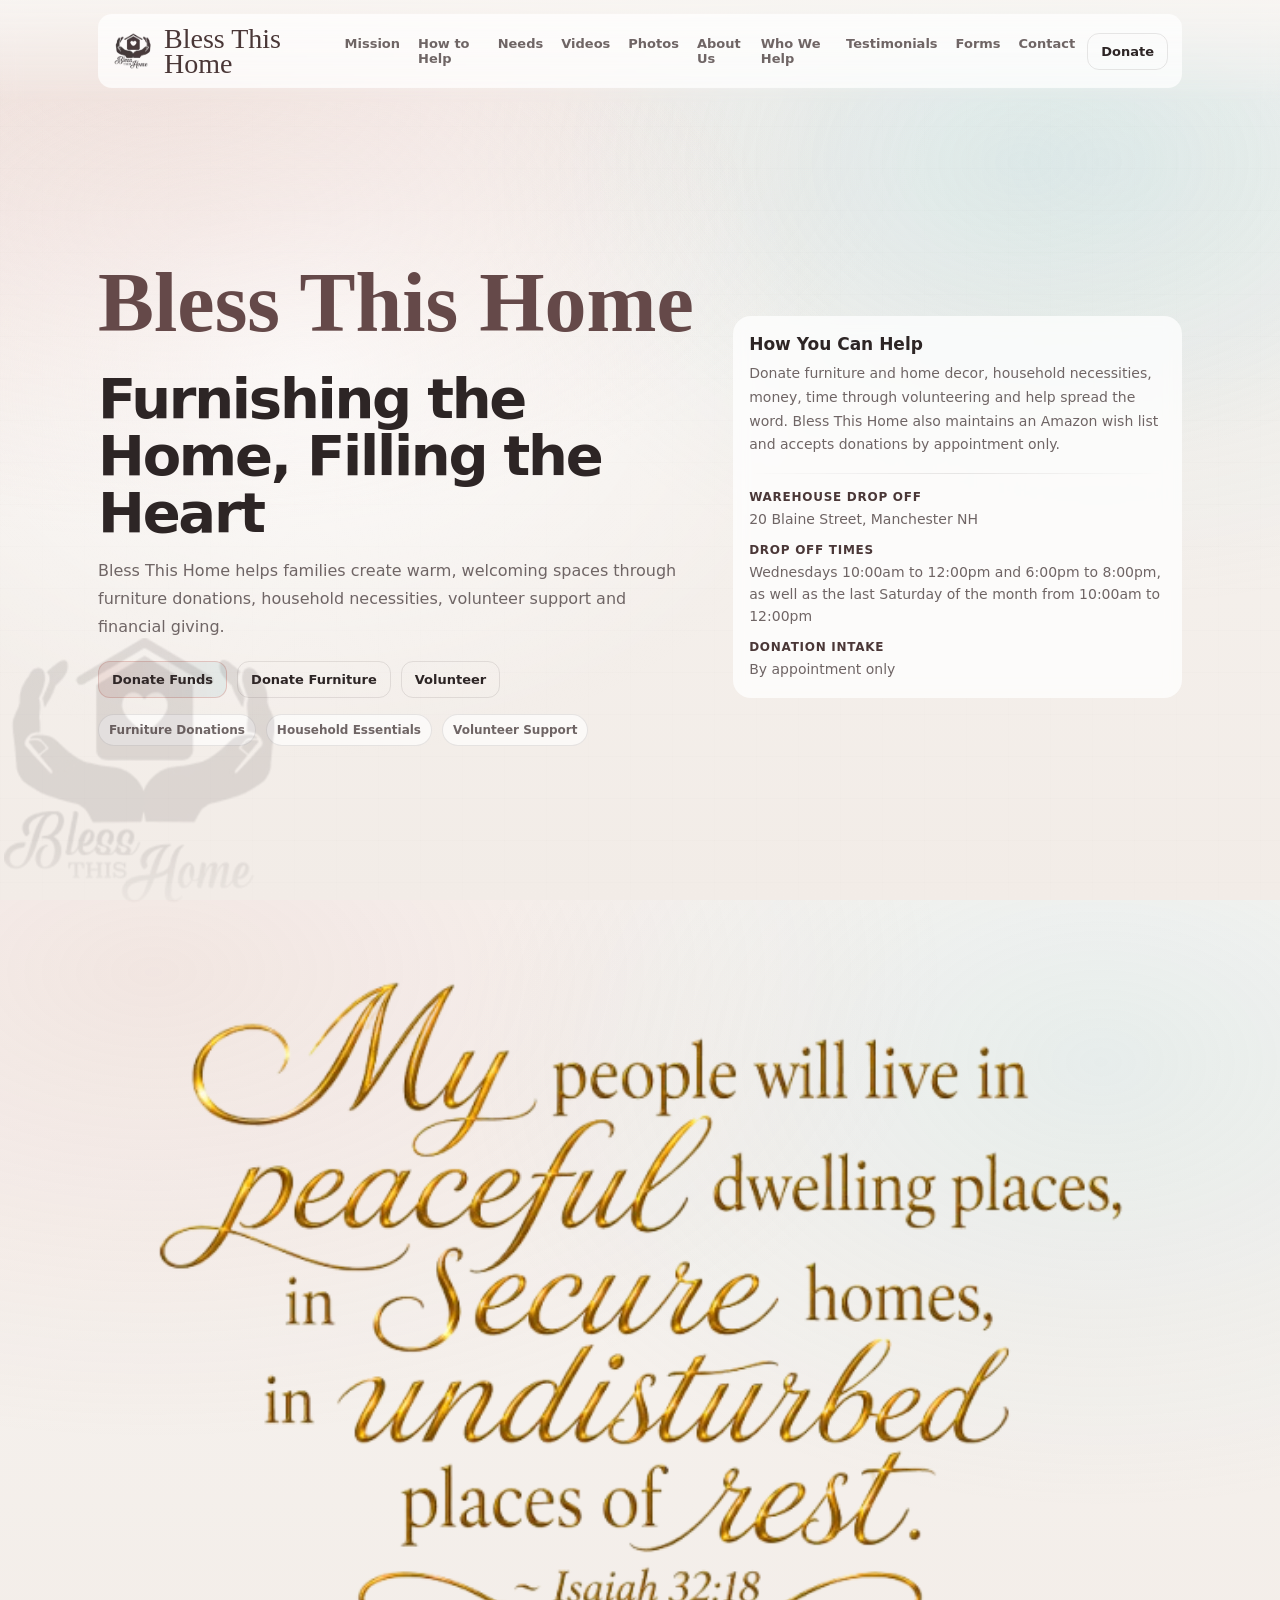
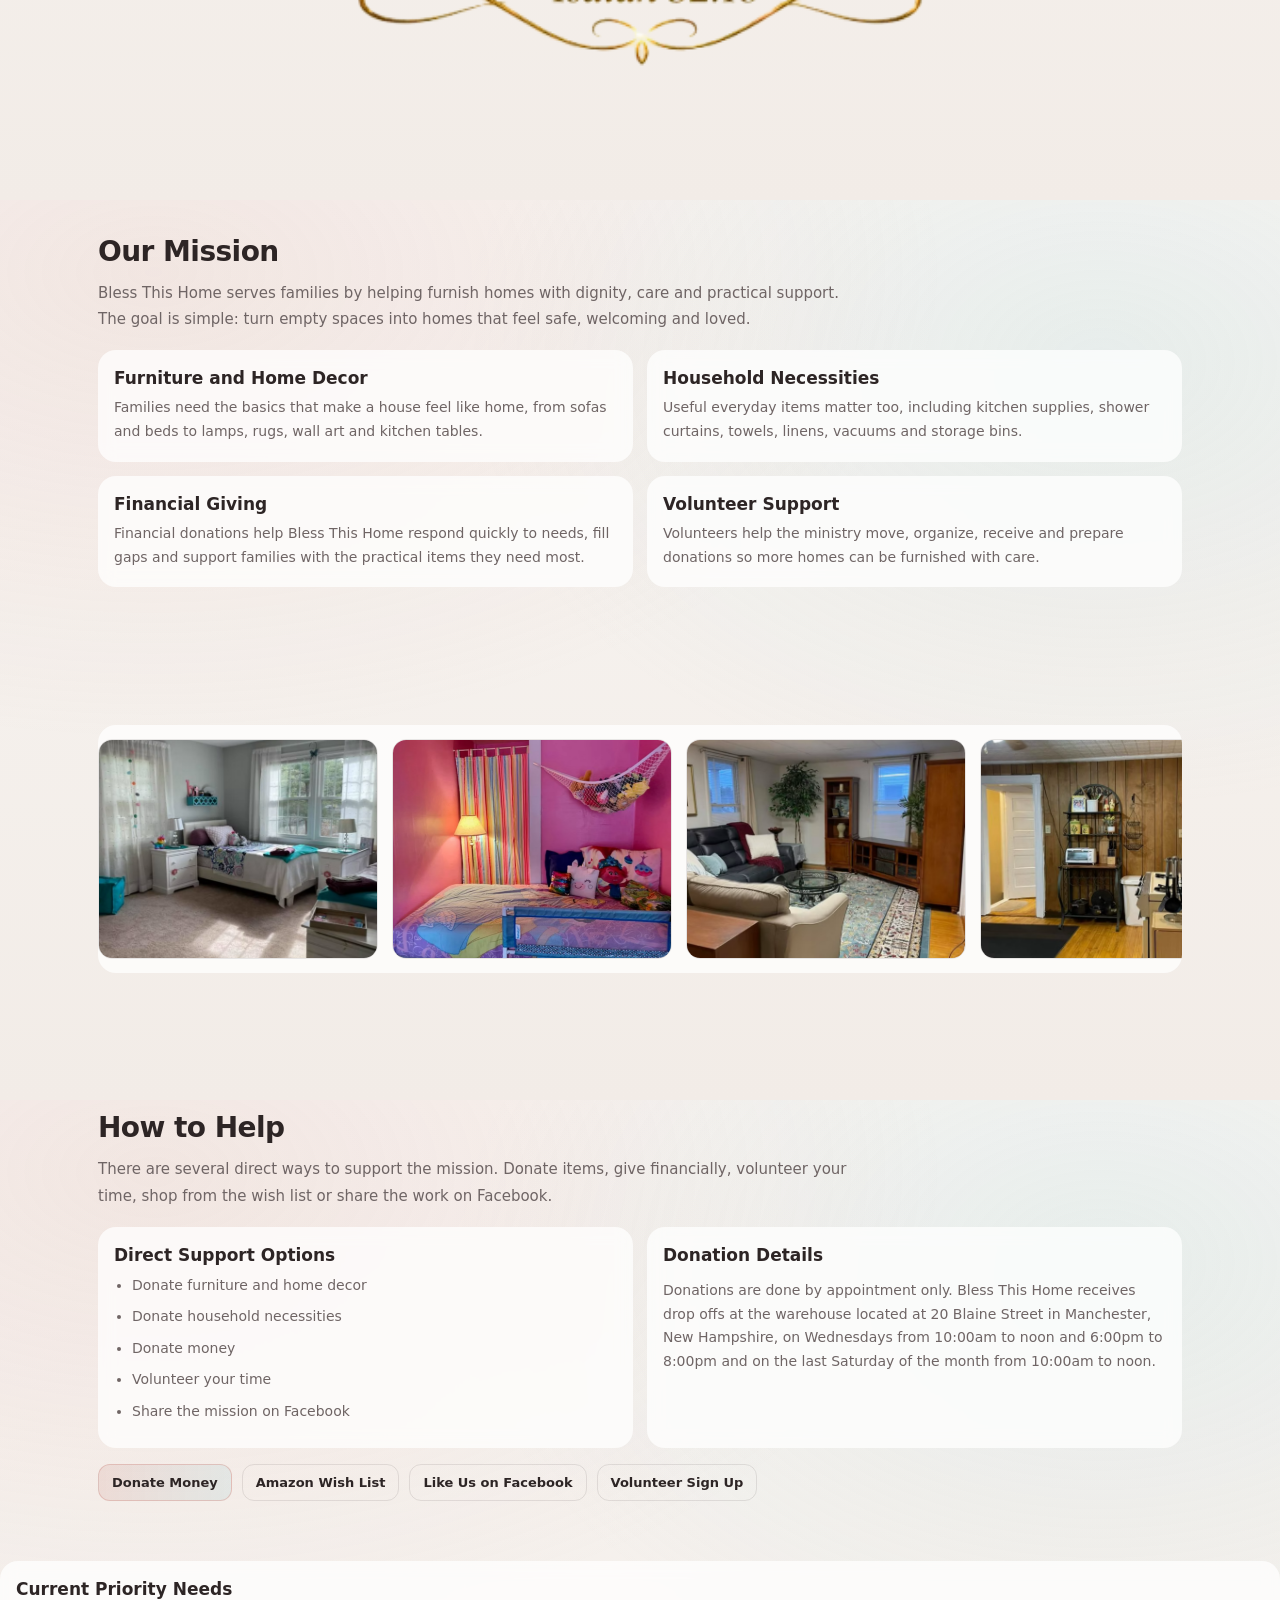
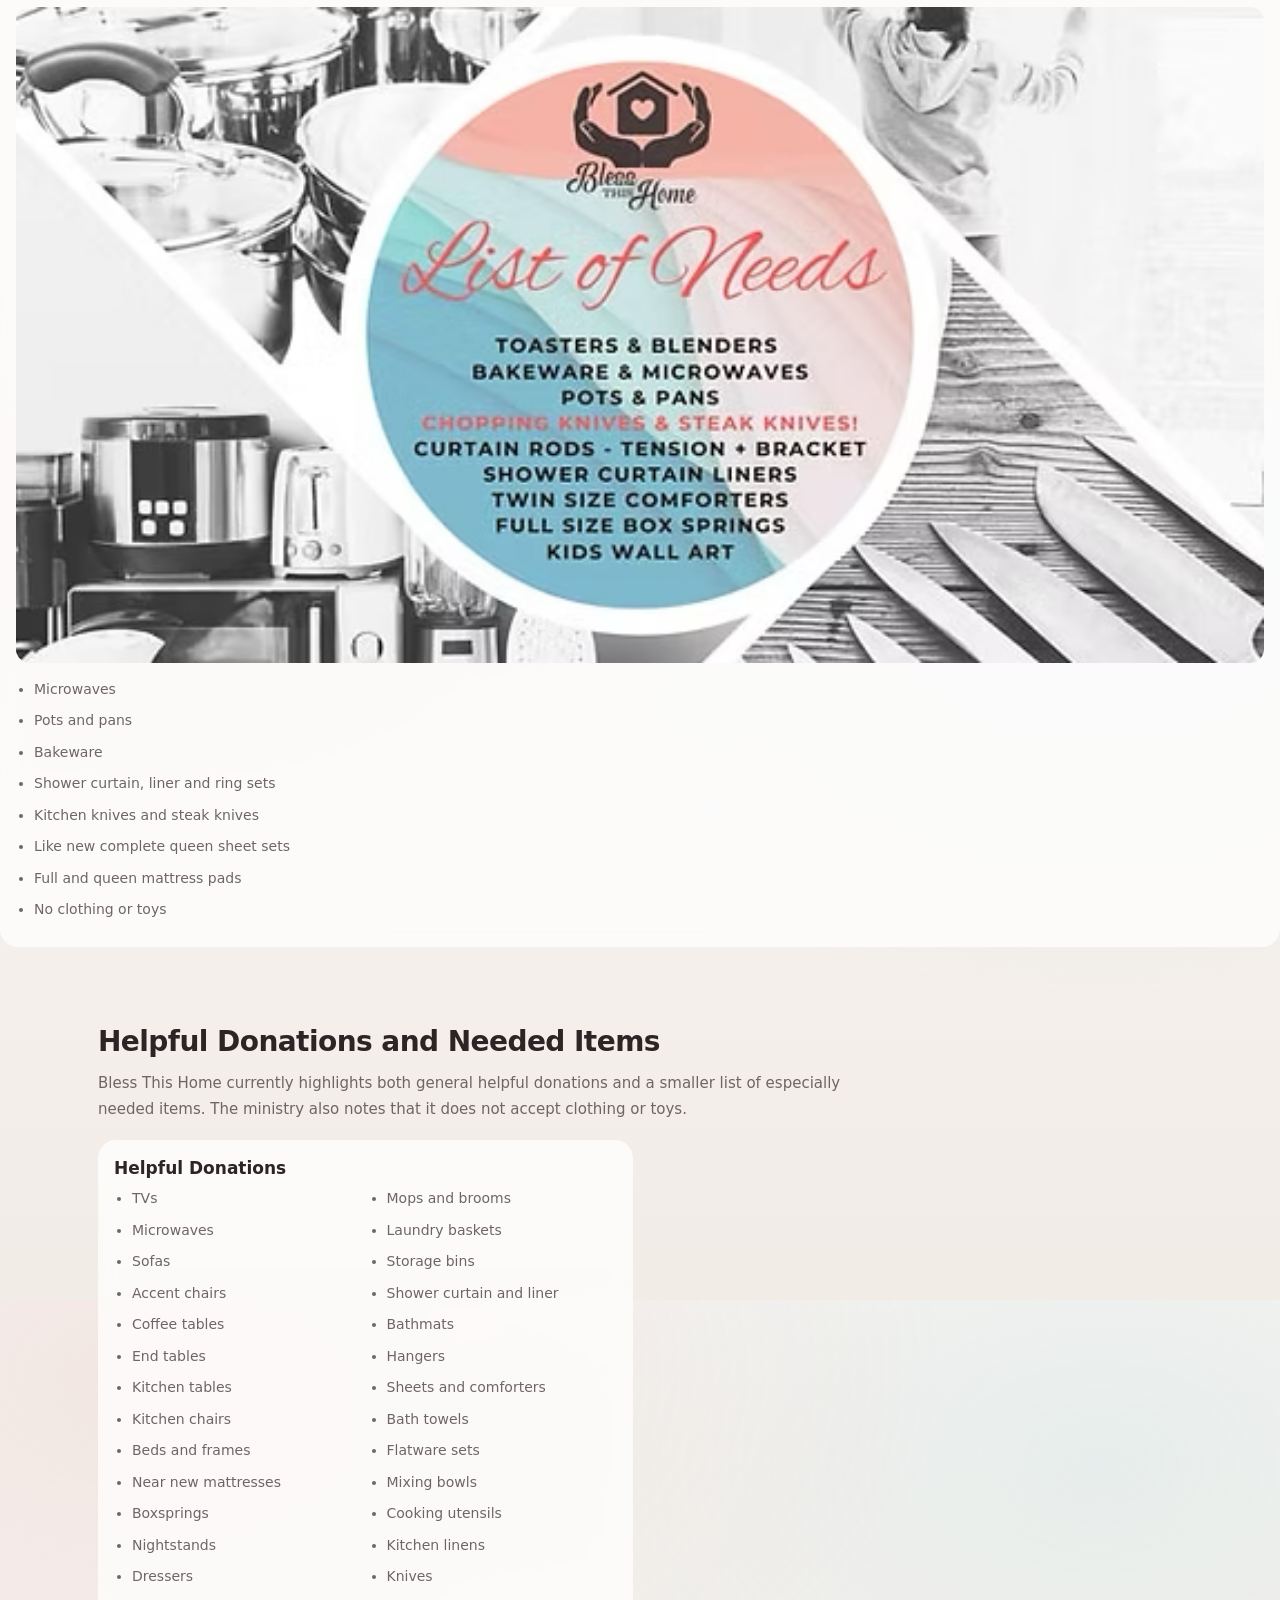
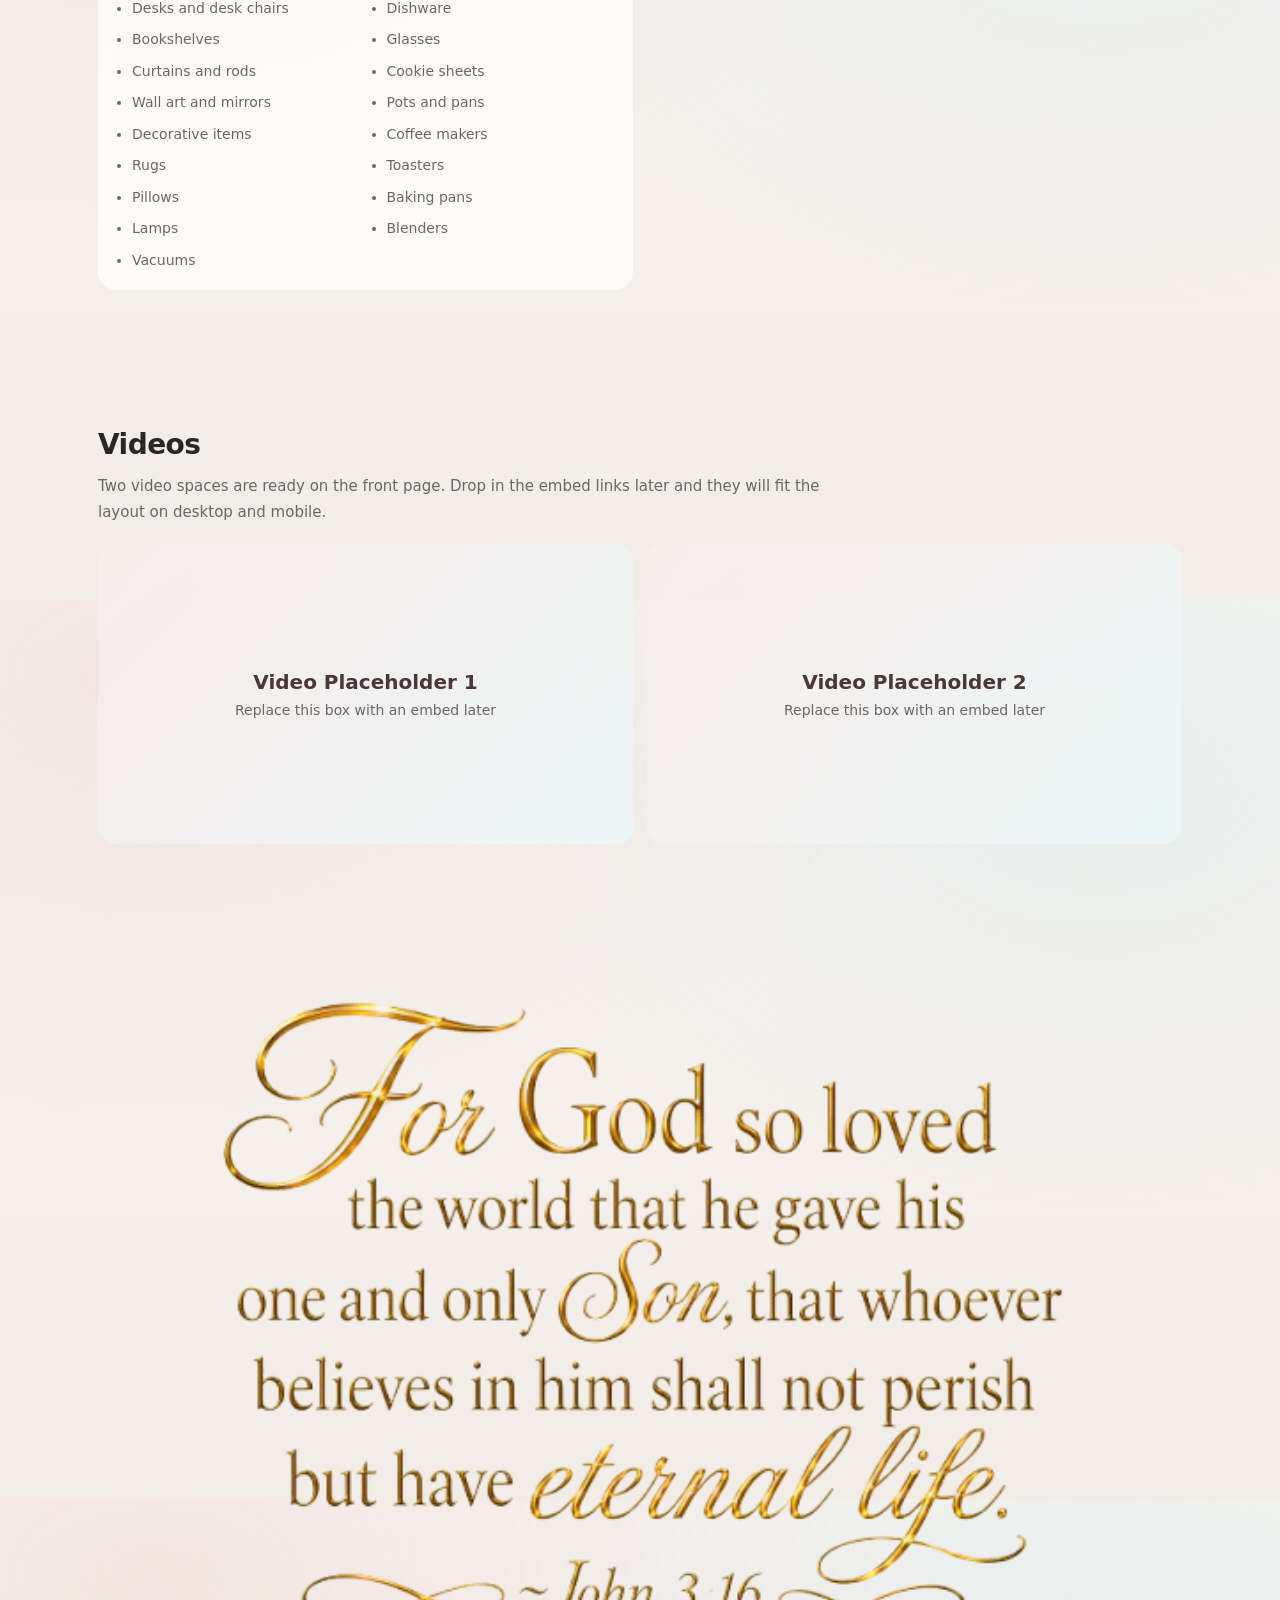
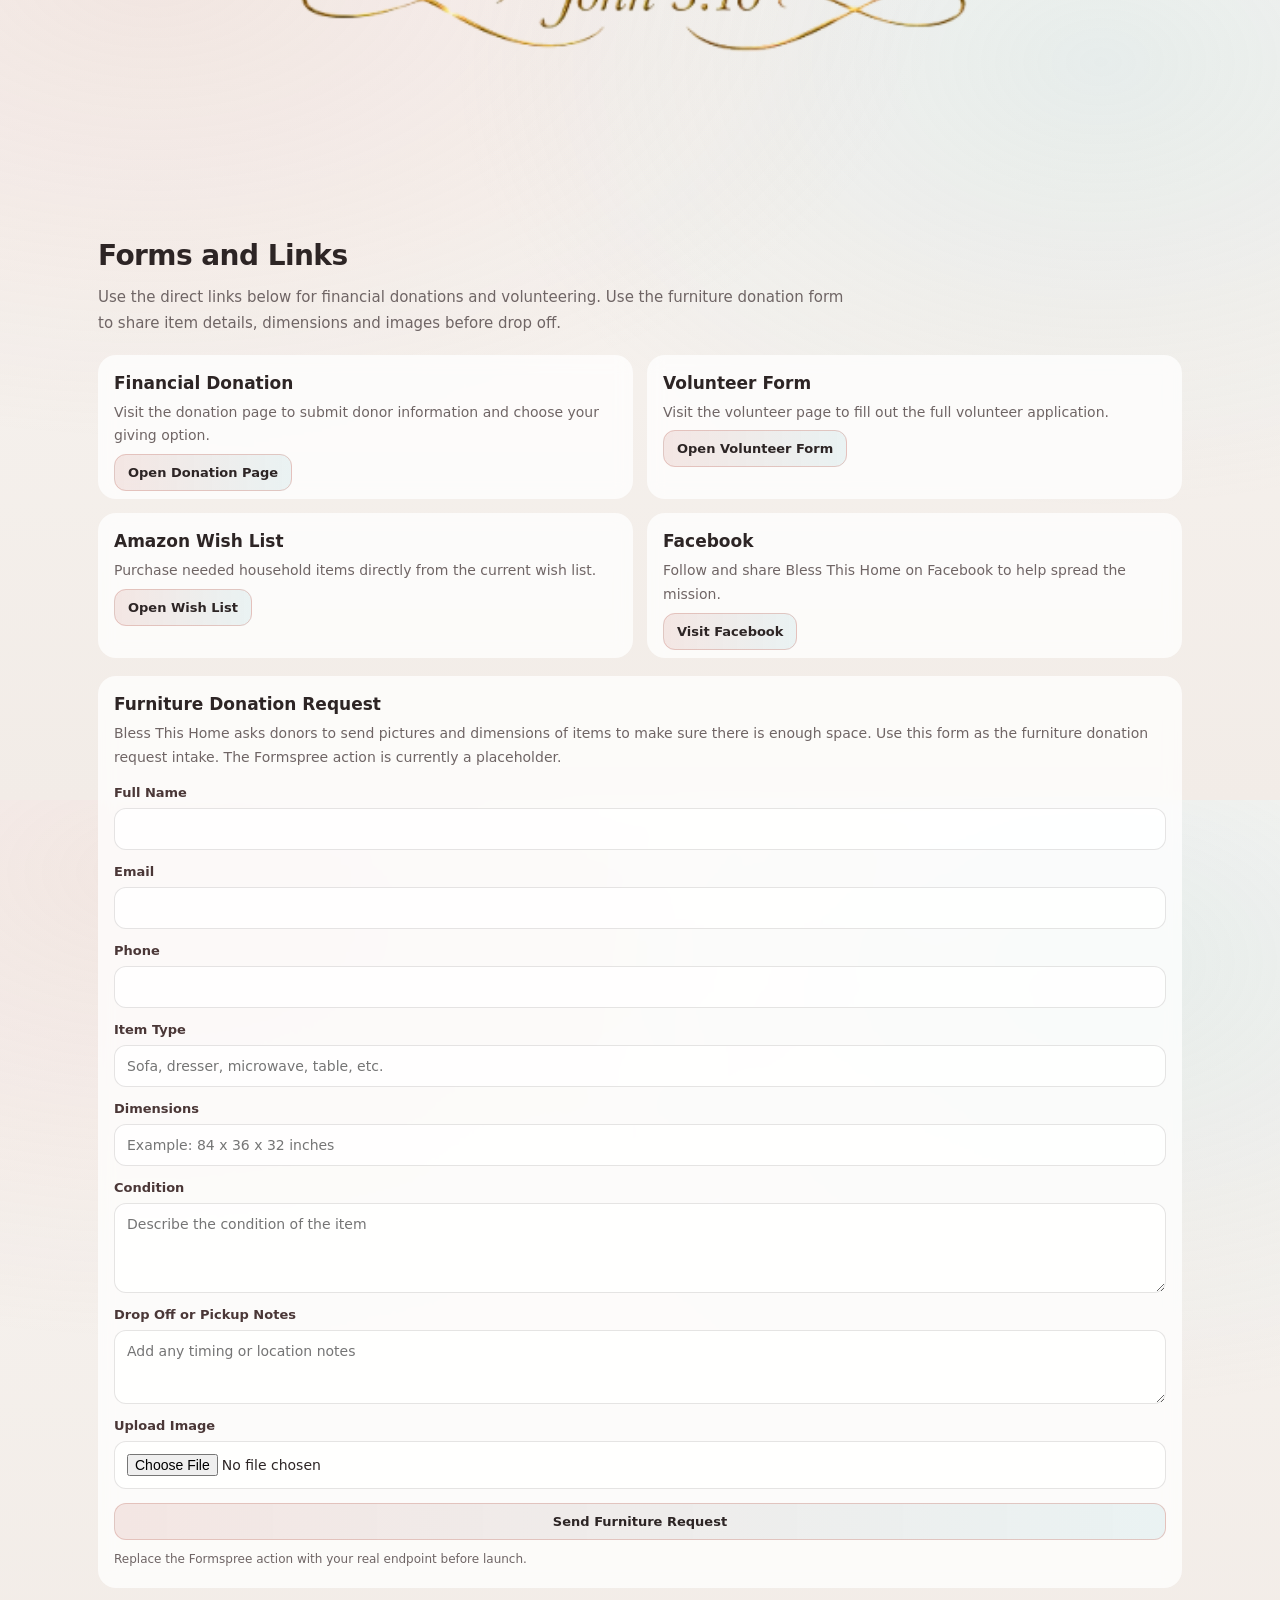
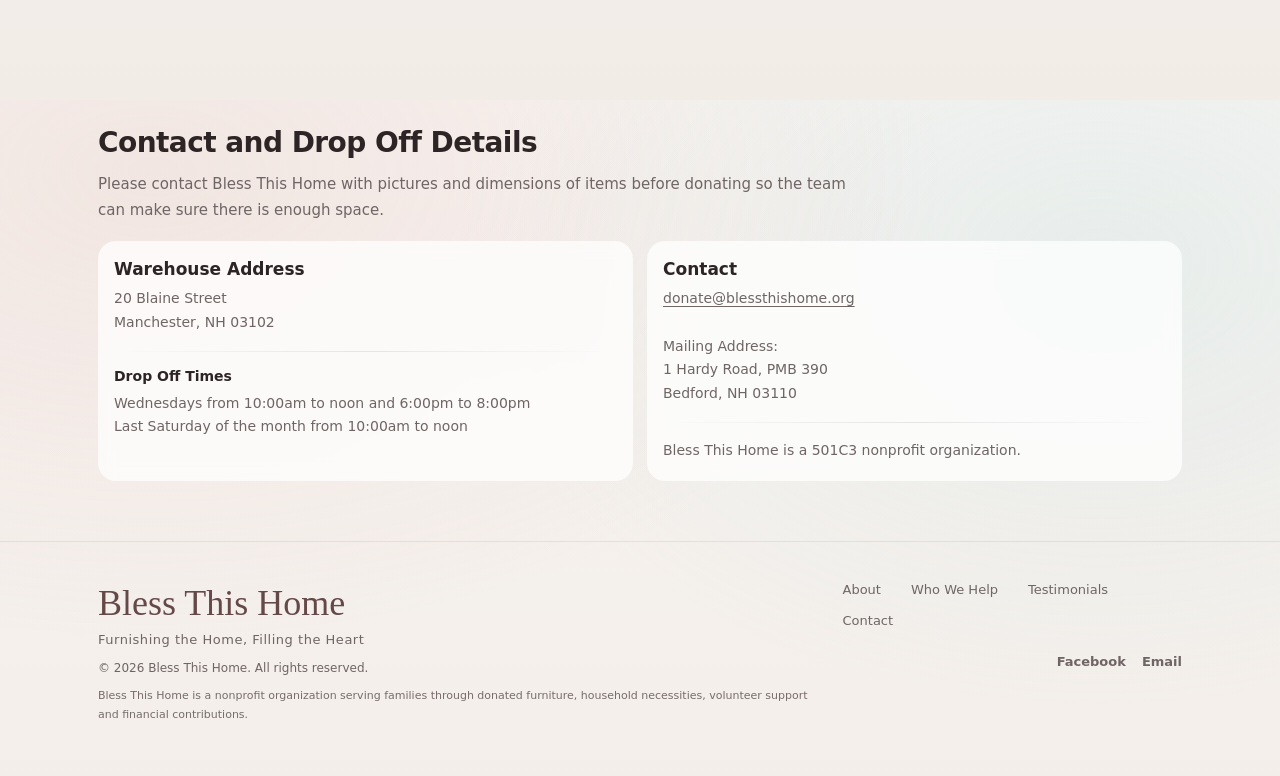
==== commit 38080592: "Update index.html" ====
--- a/index.html
+++ b/index.html
@@ -87,7 +87,7 @@
 
       <a class="sideLink" href="contact.html">
   Contact
-  <small>Email addresses, mailing address, warehouse address, and next steps</small>
+  <small>Email addresses, mailing address, warehouse address and next steps</small>
 </a>
 
       <div class="sideCtas">
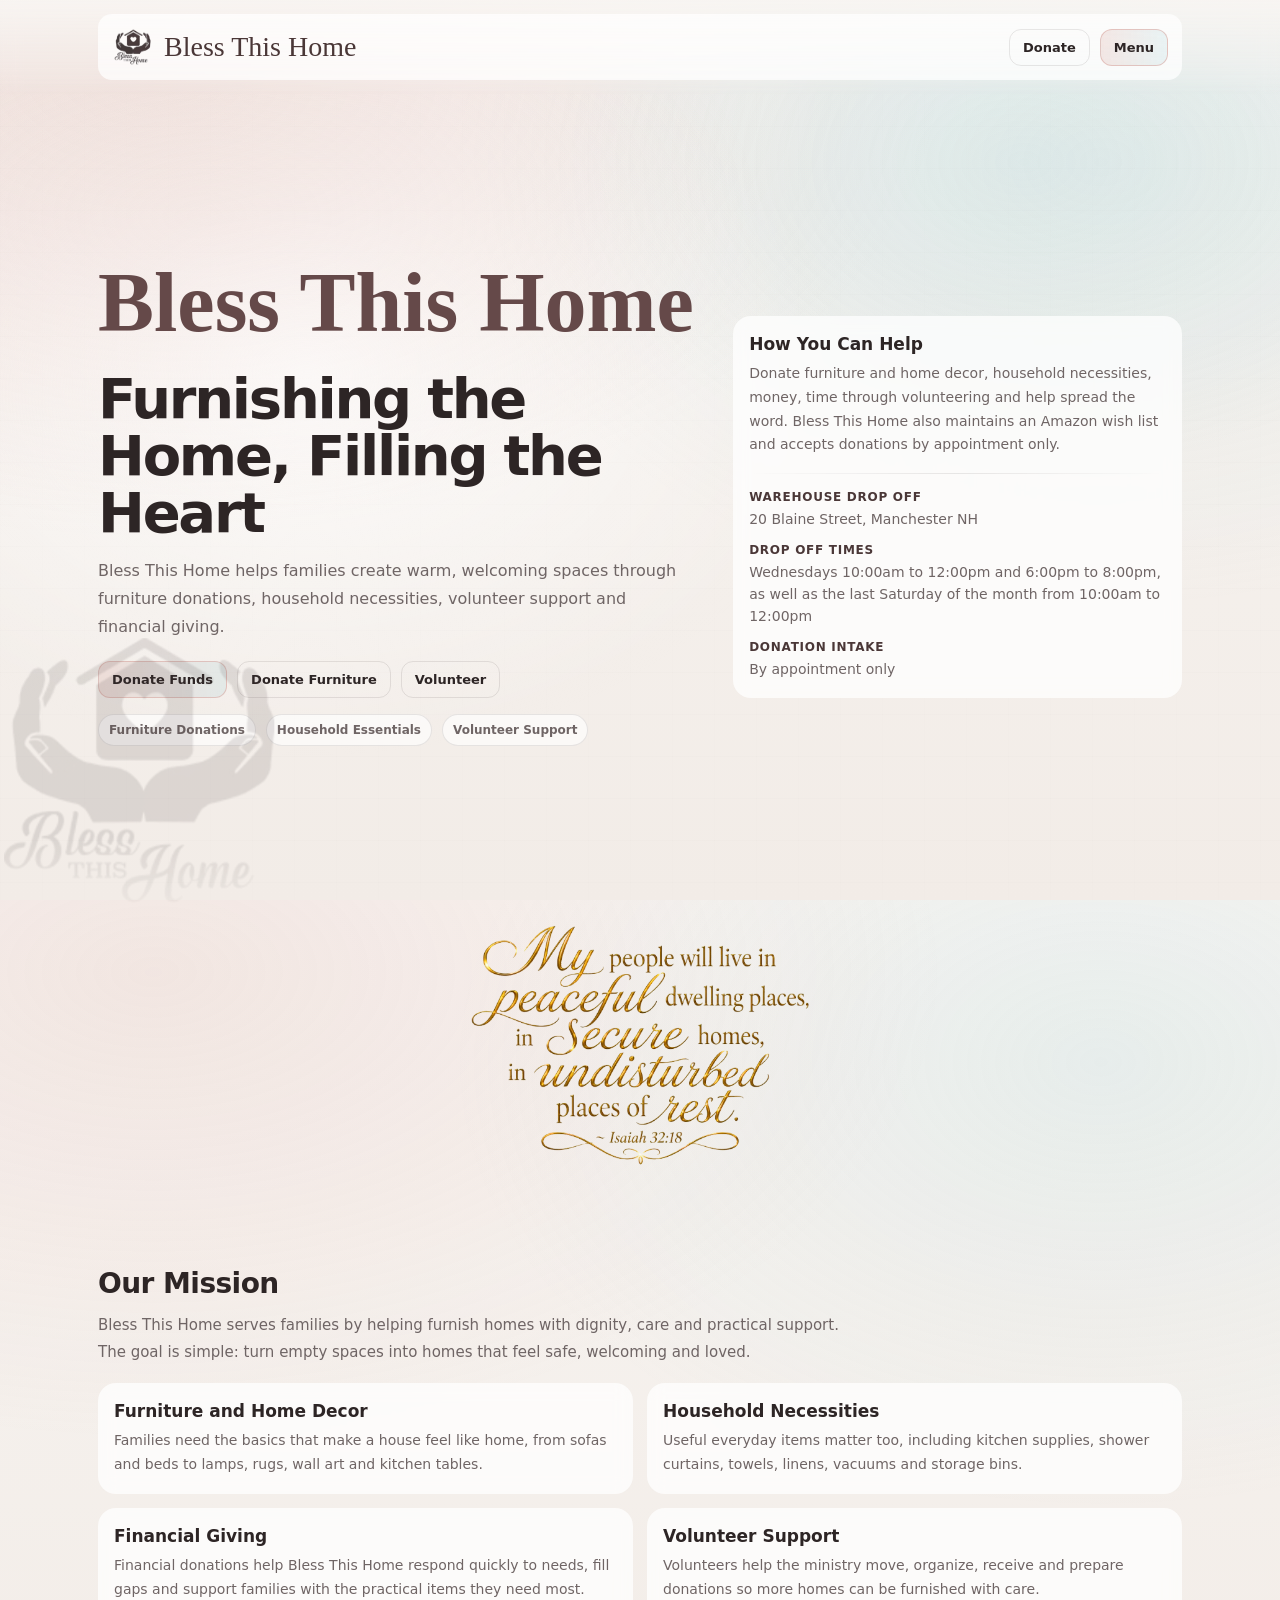
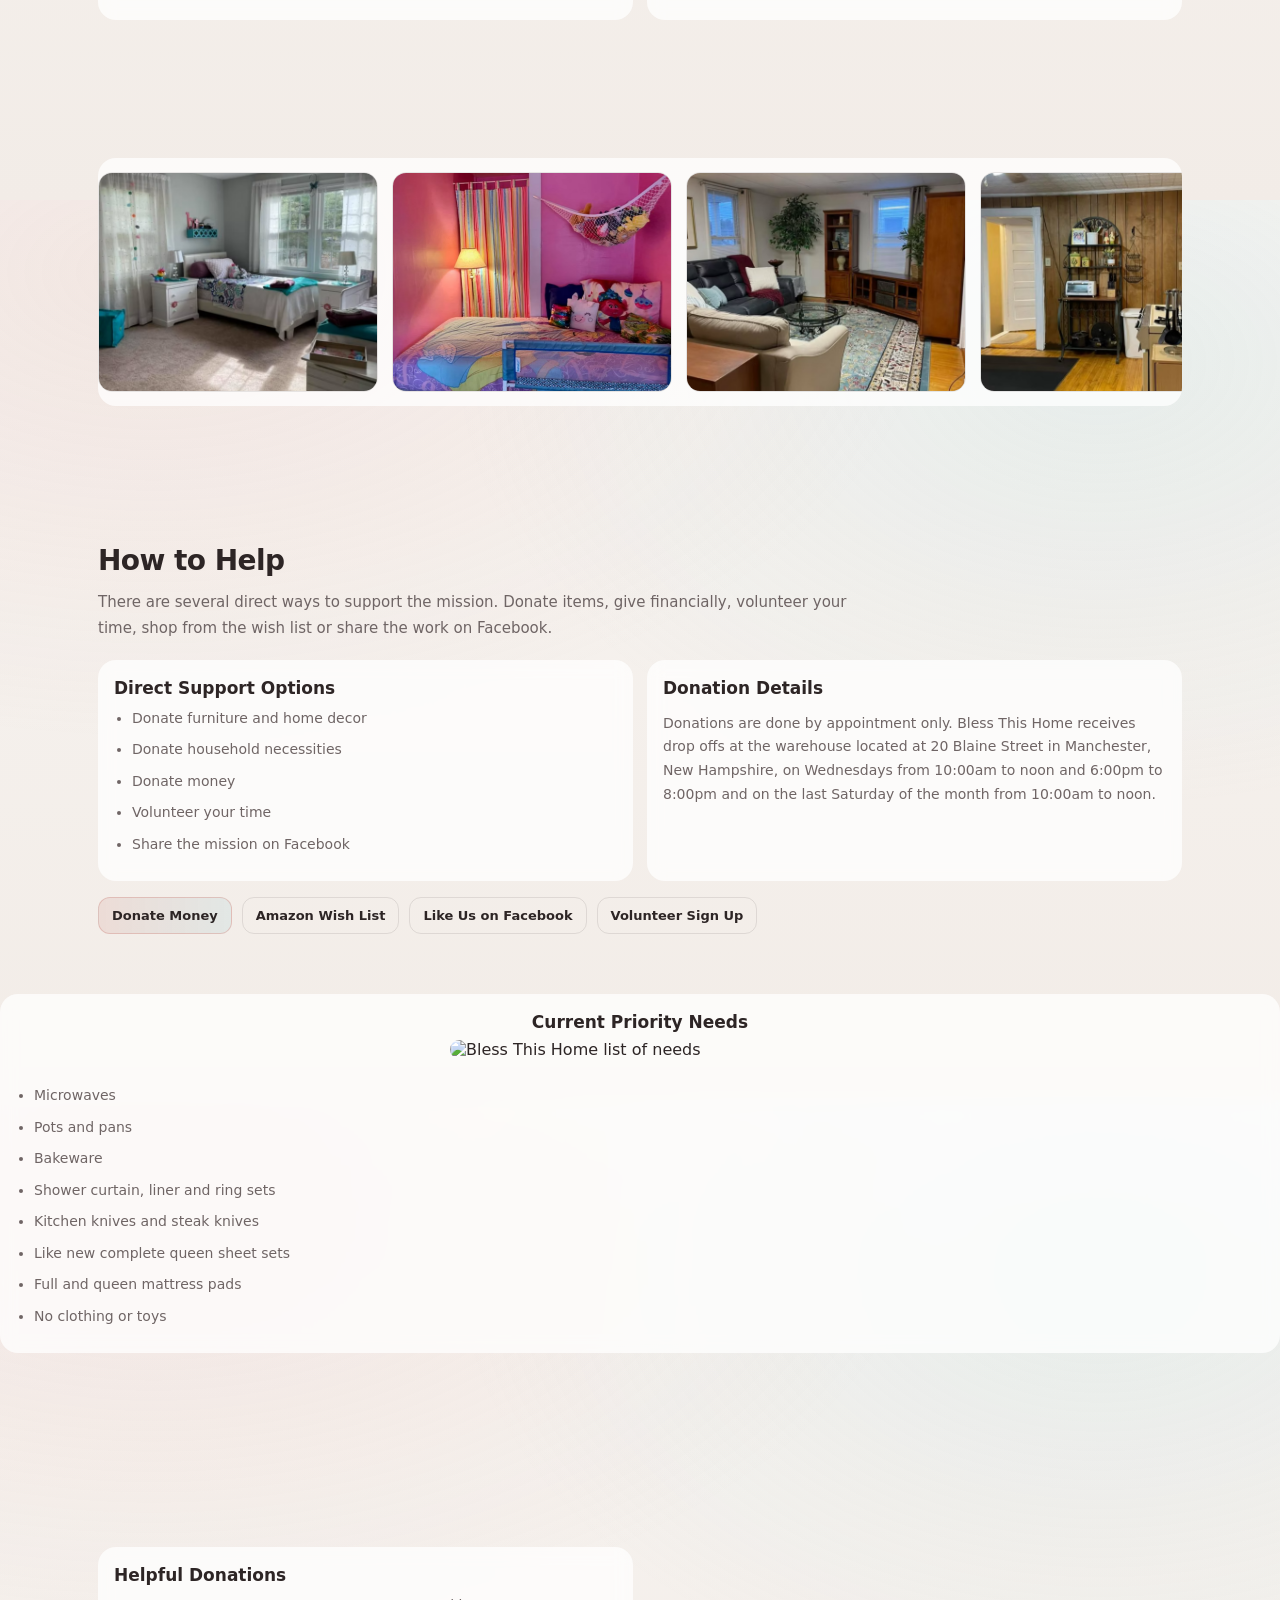
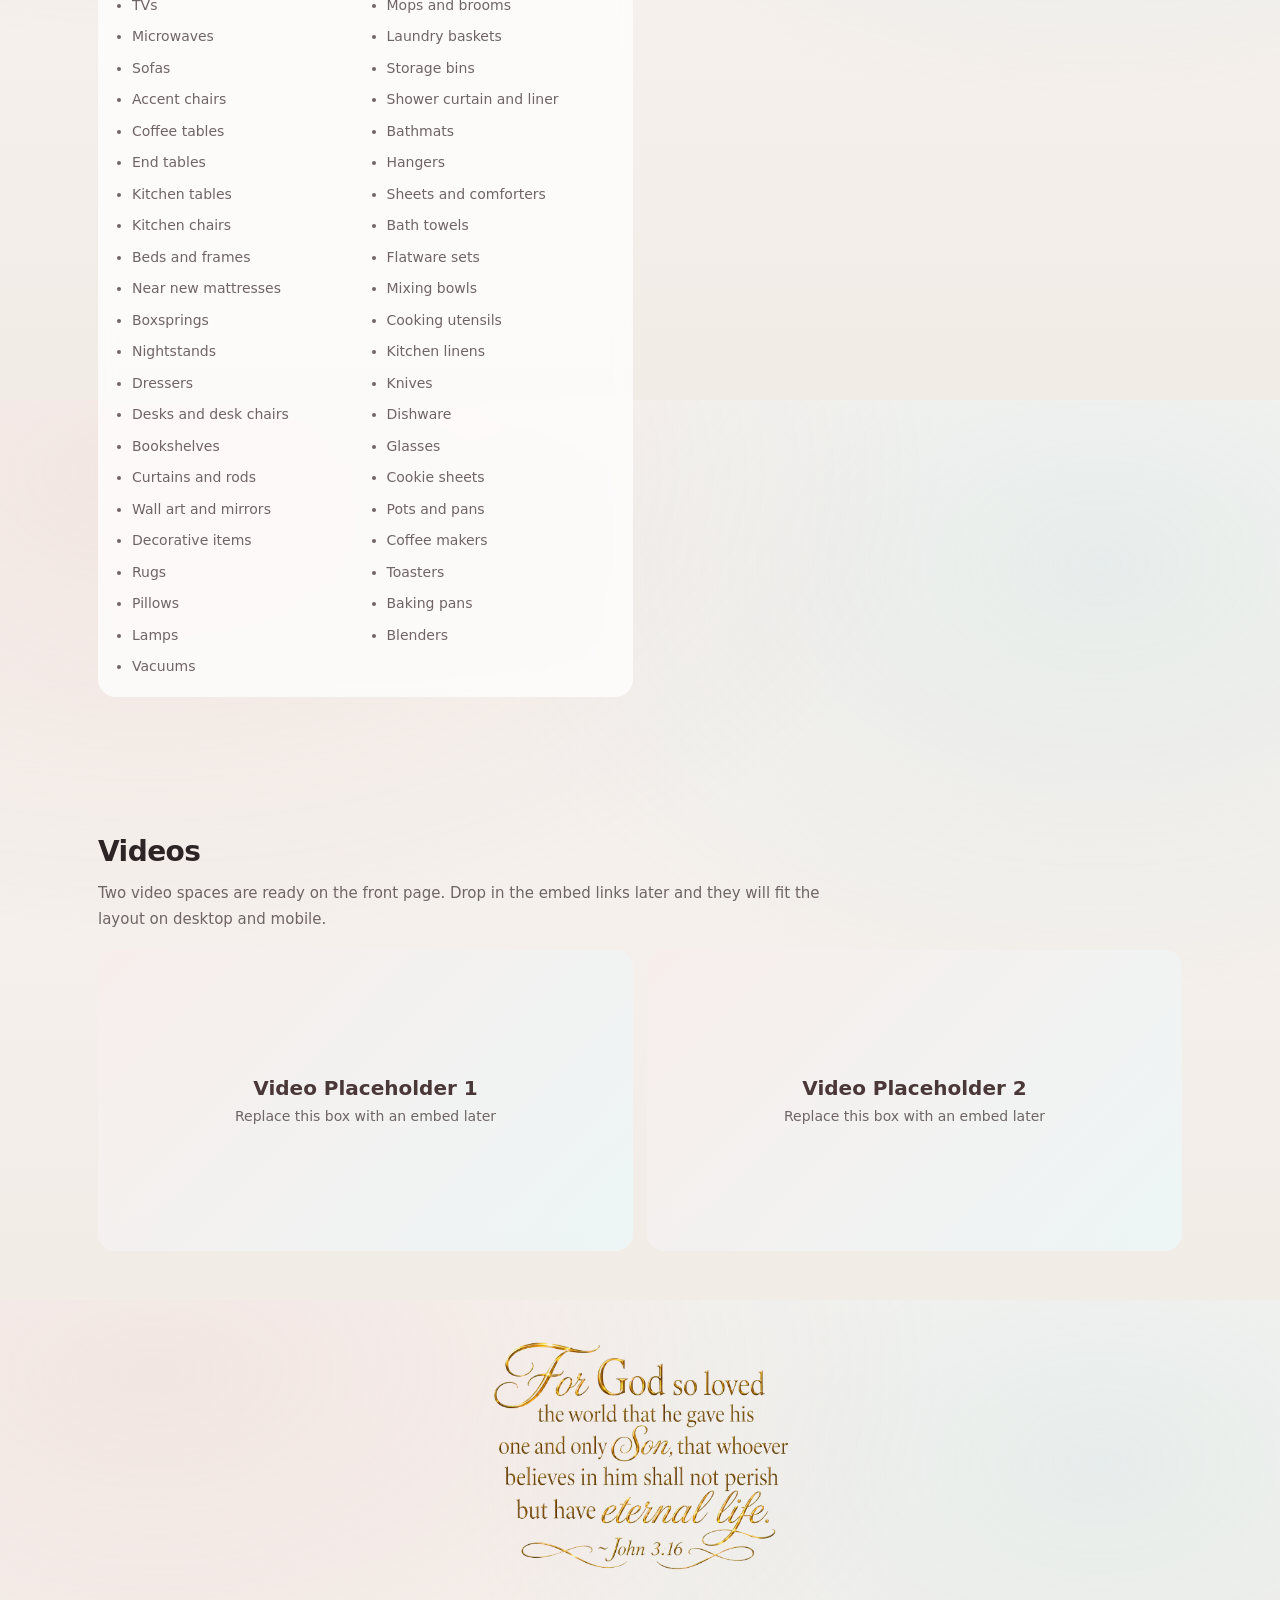
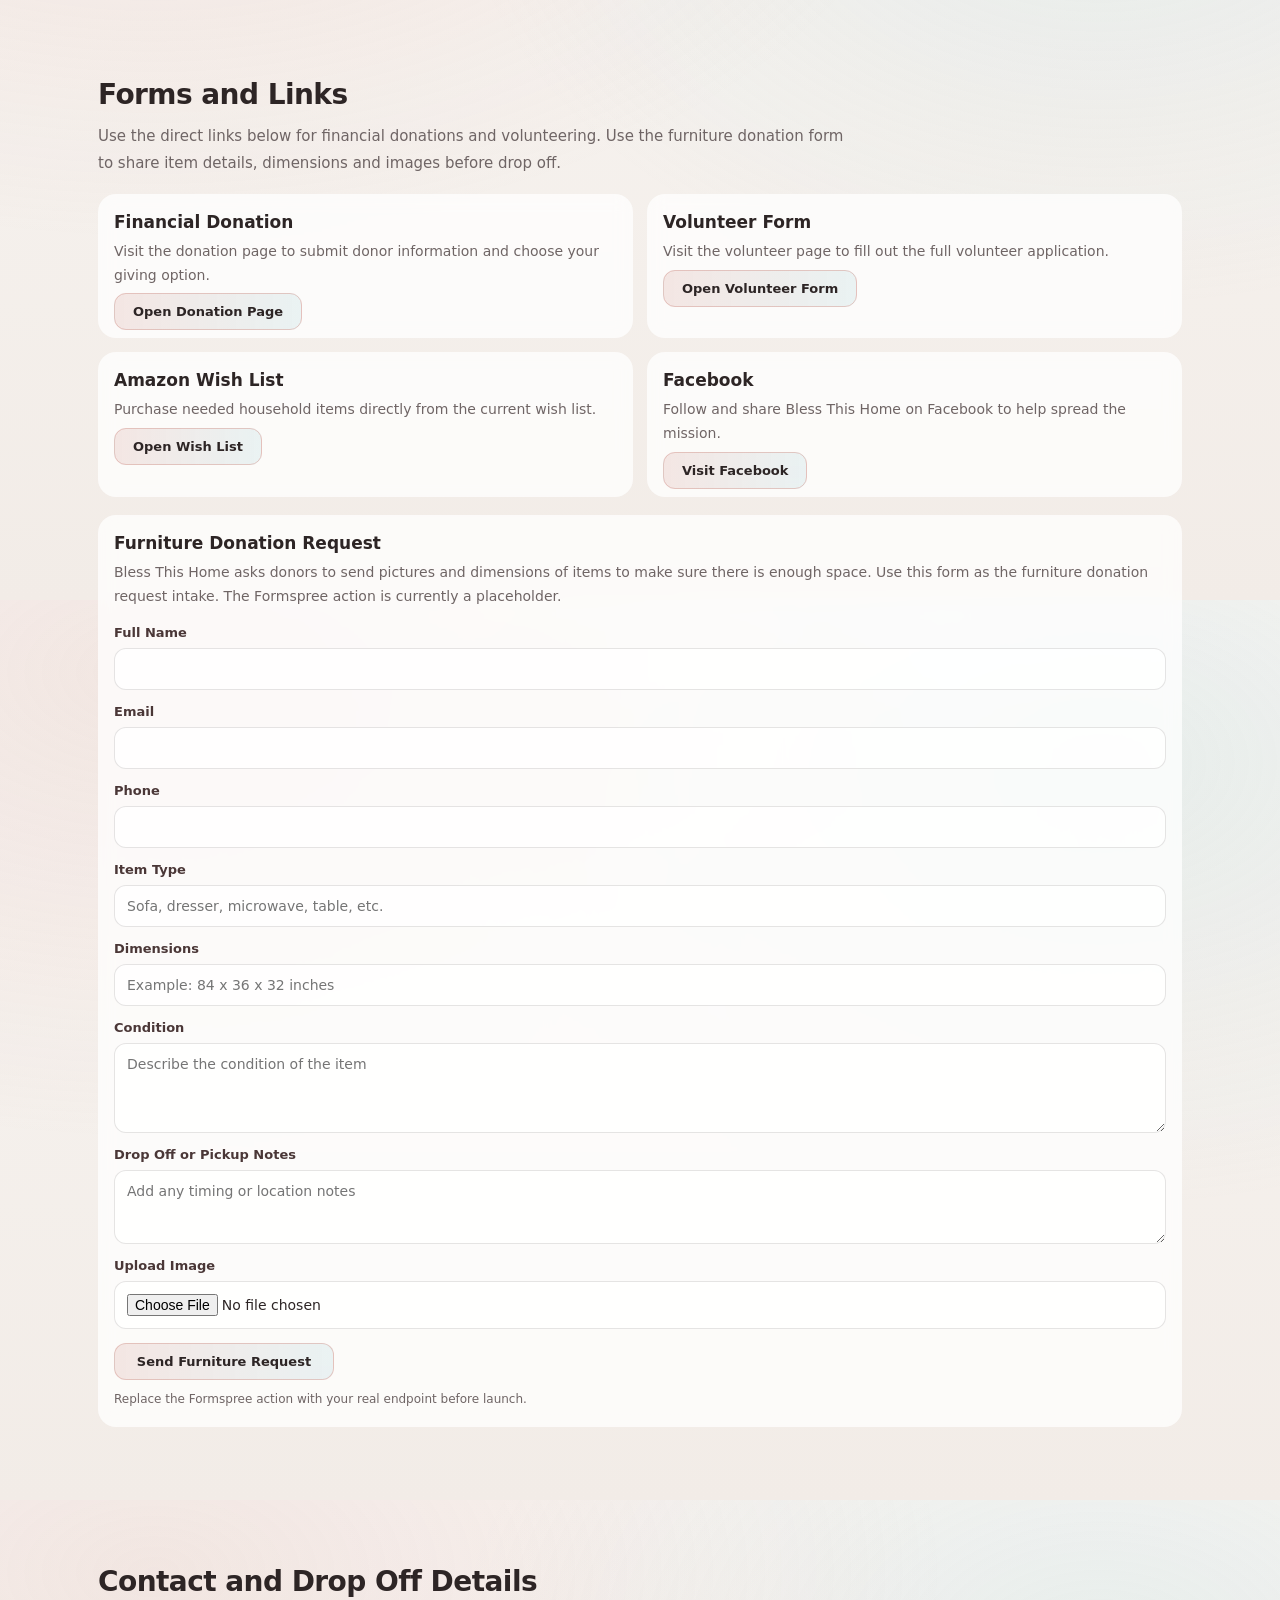
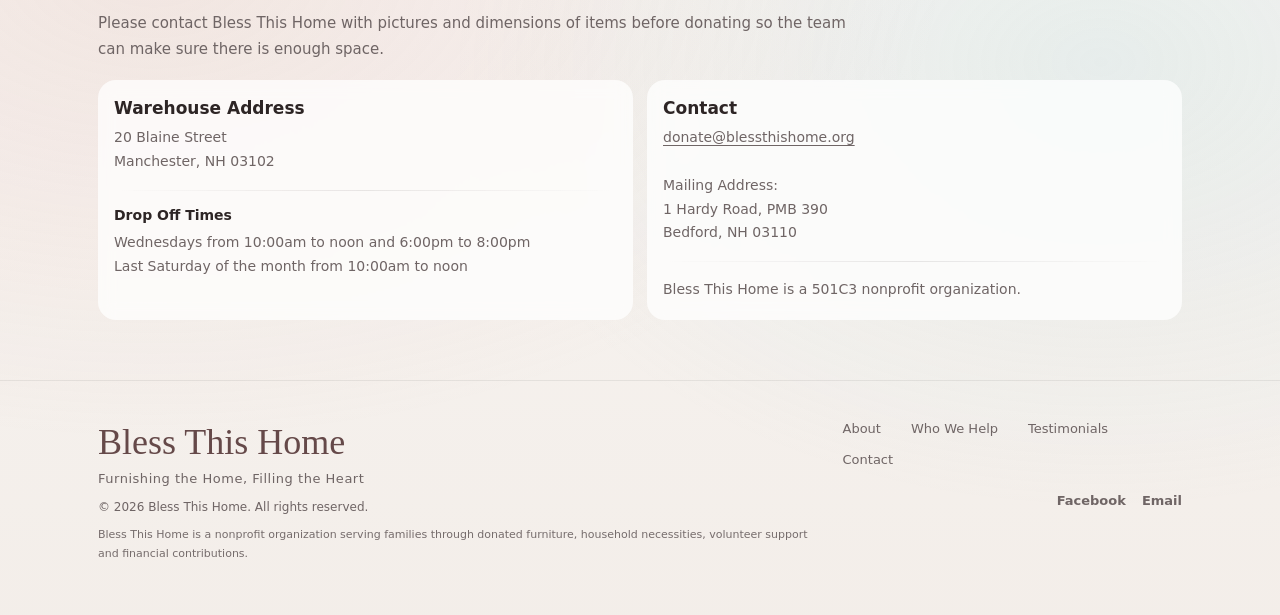
==== commit b2c5bf3e: "Update index.html" ====
--- a/index.html
+++ b/index.html
@@ -26,7 +26,7 @@
   <link href="https://fonts.googleapis.com/css2?family=Great+Vibes&family=Inter:wght@300;400;600;700&family=Space+Grotesk:wght@500;700;800&display=swap" rel="stylesheet">
   <link rel="stylesheet" href="style.css" />
 </head>
-<body>
+<body id="index-page">
   <img class="floatingLogo" id="floatingLogo" src="floating-logo.png" alt="Bless This Home floating logo" />
 
   <header class="topbar">
@@ -38,19 +38,6 @@
             <span class="brandScript">Bless This Home</span>
           </div>
         </div>
-
-        <nav class="navDesktop">
-  <a href="#mission">Mission</a>
-  <a href="#help">How to Help</a>
-  <a href="#needs">Needs</a>
-  <a href="#videos">Videos</a>
-  <a href="#photos">Photos</a>
-  <a href="about.html">About Us</a>
-  <a href="who-we-help.html">Who We Help</a>
-  <a href="testimonials.html">Testimonials</a>
-  <a href="#forms">Forms</a>
-  <a href="#contact">Contact</a>
-</nav>
 
         <div class="topActions">
   <a class="btn" href="donate.html">Donate</a>
@@ -260,20 +247,20 @@
       </div>
     </section>
 
-<div class="card reveal">
-            <div class="cardTitle">Current Priority Needs</div>
-            <img class="infoImage" src="needs-graphic.png" alt="Bless This Home list of needs" />
-            <ul class="cleanList">
-              <li>Microwaves</li>
-              <li>Pots and pans</li>
-              <li>Bakeware</li>
-              <li>Shower curtain, liner and ring sets</li>
-              <li>Kitchen knives and steak knives</li>
-              <li>Like new complete queen sheet sets</li>
-              <li>Full and queen mattress pads</li>
-              <li>No clothing or toys</li>
-            </ul>
-          </div>
+<div class="card reveal priorityNeedsCard">
+  <div class="cardTitle priorityNeedsTitle">Current Priority Needs</div>
+  <img class="infoImage priorityNeedsImage" src="needs-graphic.jpg" alt="Bless This Home list of needs" />
+  <ul class="cleanList priorityNeedsList">
+    <li>Microwaves</li>
+    <li>Pots and pans</li>
+    <li>Bakeware</li>
+    <li>Shower curtain, liner and ring sets</li>
+    <li>Kitchen knives and steak knives</li>
+    <li>Like new complete queen sheet sets</li>
+    <li>Full and queen mattress pads</li>
+    <li>No clothing or toys</li>
+  </ul>
+</div>
 
     <section class="section" id="needs">
       <div class="wrap">
--- a/style.css
+++ b/style.css
@@ -761,11 +761,13 @@
 
 @media (min-width:900px){
   .navDesktop{
-    display:flex;
+    display:none;
   }
 
   #menuBtn{
-    display:none;
+    display:inline-flex;
+    align-items:center;
+    justify-content:center;
   }
 
   .heroGrid{
@@ -959,3 +961,108 @@
     padding-top: 95px;
   }
 }
+
+/* 1. Fix page title + subheader alignment on linked pages */
+  .pageTitleBlock{
+    text-align:center;
+    margin-left:auto;
+    margin-right:auto;
+  }
+
+  .pageTitleBlock .sectionTitle{
+    text-align:center;
+    margin-left:auto;
+    margin-right:auto;
+  }
+
+  .pageTitleBlock .sectionLead{
+    text-align:center;
+    margin-left:auto;
+    margin-right:auto;
+    max-width:720px;
+  }
+
+  /* 2. Make form submit buttons normal sized on desktop */
+  .formActions .btn,
+  .cardActions .btn{
+    width:auto;
+    min-width:220px;
+    align-self:flex-start;
+    padding:10px 18px;
+  }
+
+  /* 3. Keep large special images from taking over desktop */
+    /* 3. Keep large special images from taking over desktop (reduced 50%) */
+  img[src*="scripture"]{
+    width:100%;
+    max-width:380px;
+    max-height:410px;
+    object-fit:contain;
+    margin-left:auto;
+    margin-right:auto;
+  }
+
+  img[src*="needs-graphic"]{
+    width:100%;
+    max-width:380px;
+    max-height:280px;
+    object-fit:contain;
+    margin-left:auto;
+    margin-right:auto;
+  }
+
+  img[src*="contact-general"]{
+    width:100%;
+    max-width:380px;
+    max-height:280px;
+    object-fit:cover;
+    margin-left:auto;
+    margin-right:auto;
+  }
+
+  /* 4. Make image sections sit cleaner on desktop */
+  .infoImage{
+    width:100%;
+    height:auto;
+    margin-left:auto;
+    margin-right:auto;
+  }
+}
+
+.priorityNeedsCard{
+  text-align:center;
+}
+
+.priorityNeedsTitle{
+  text-align:center;
+}
+
+.priorityNeedsImage{
+  margin-left:auto;
+  margin-right:auto;
+}
+
+.priorityNeedsList{
+  display:inline-block;
+  text-align:left;
+  margin-top:10px;
+}
+
+/* Index only: tighten scripture sections */
+#index-page #scripture-one,
+#index-page #scripture-five{
+  padding-top:18px;
+  padding-bottom:18px;
+}
+
+#index-page #scripture-one .wrap,
+#index-page #scripture-five .wrap{
+  display:flex;
+  justify-content:center;
+}
+
+#index-page #scripture-one img,
+#index-page #scripture-five img{
+  margin-top:0;
+  margin-bottom:0;
+}
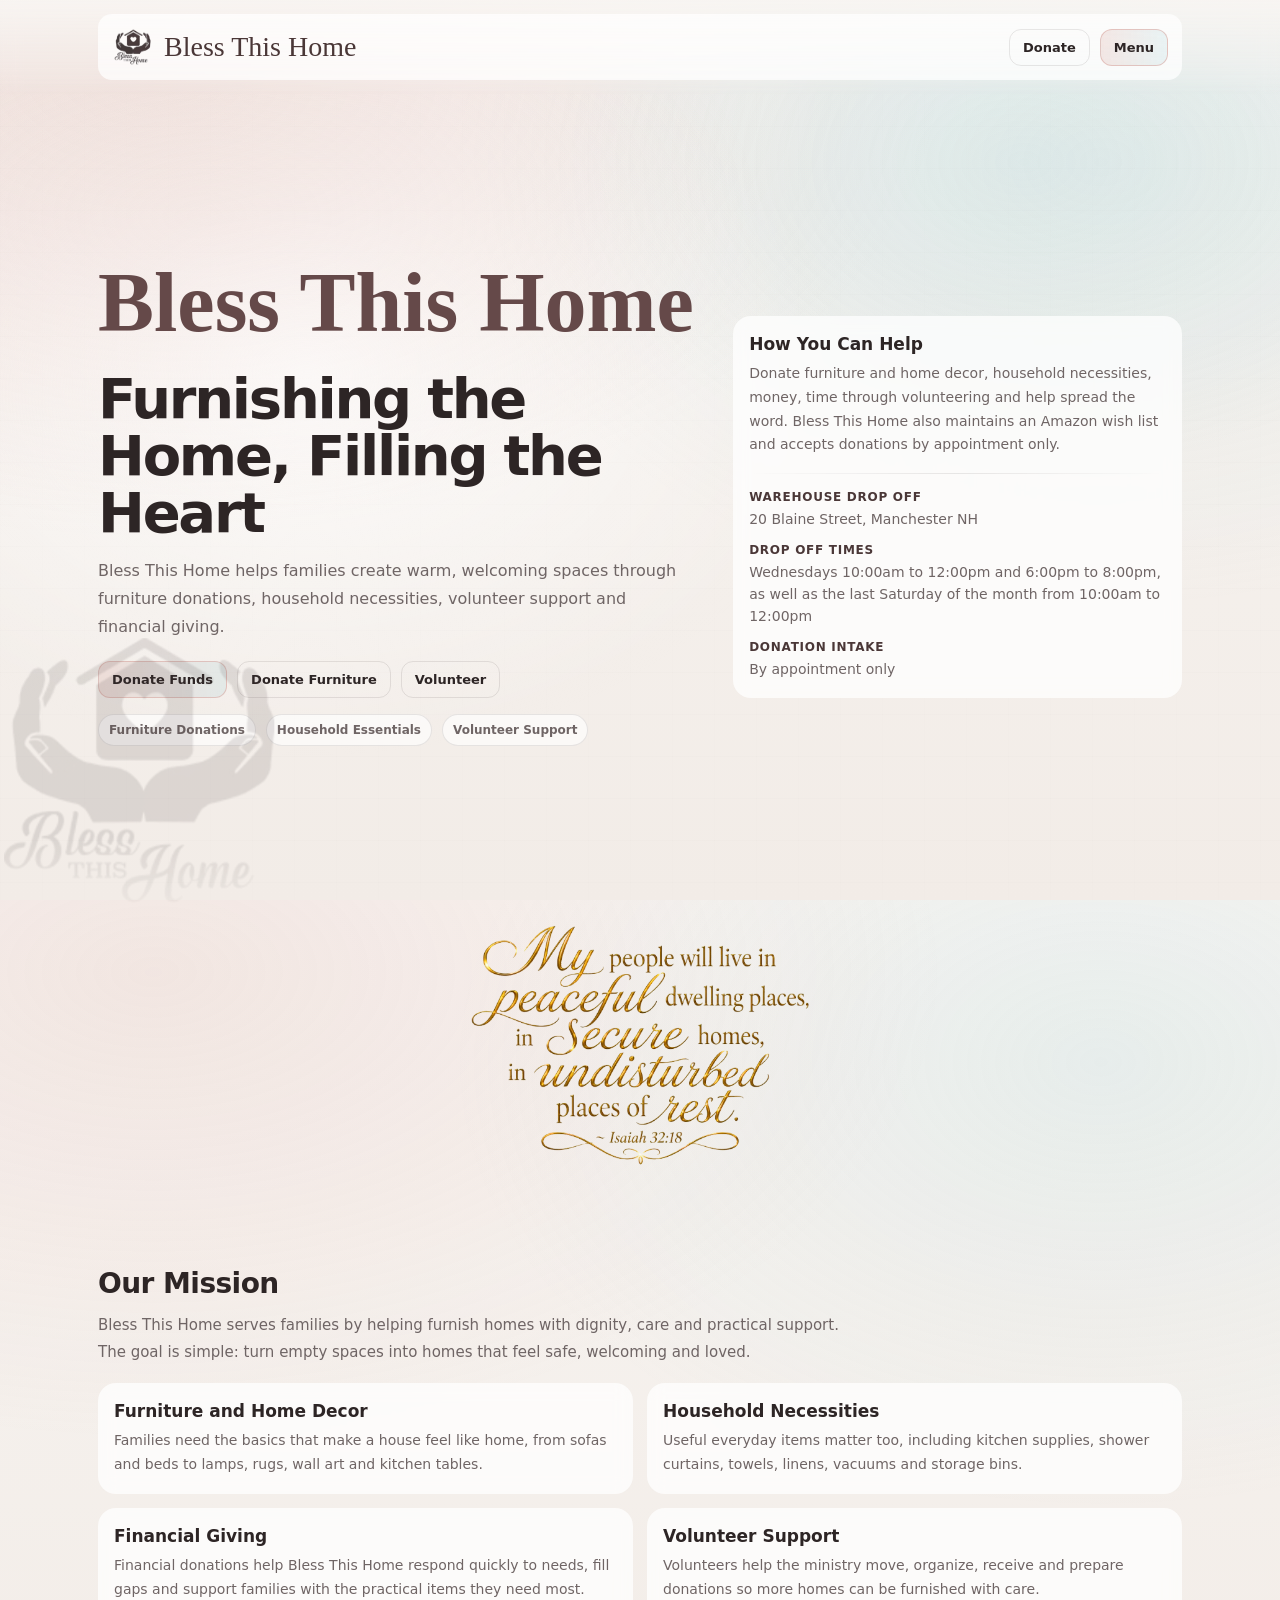
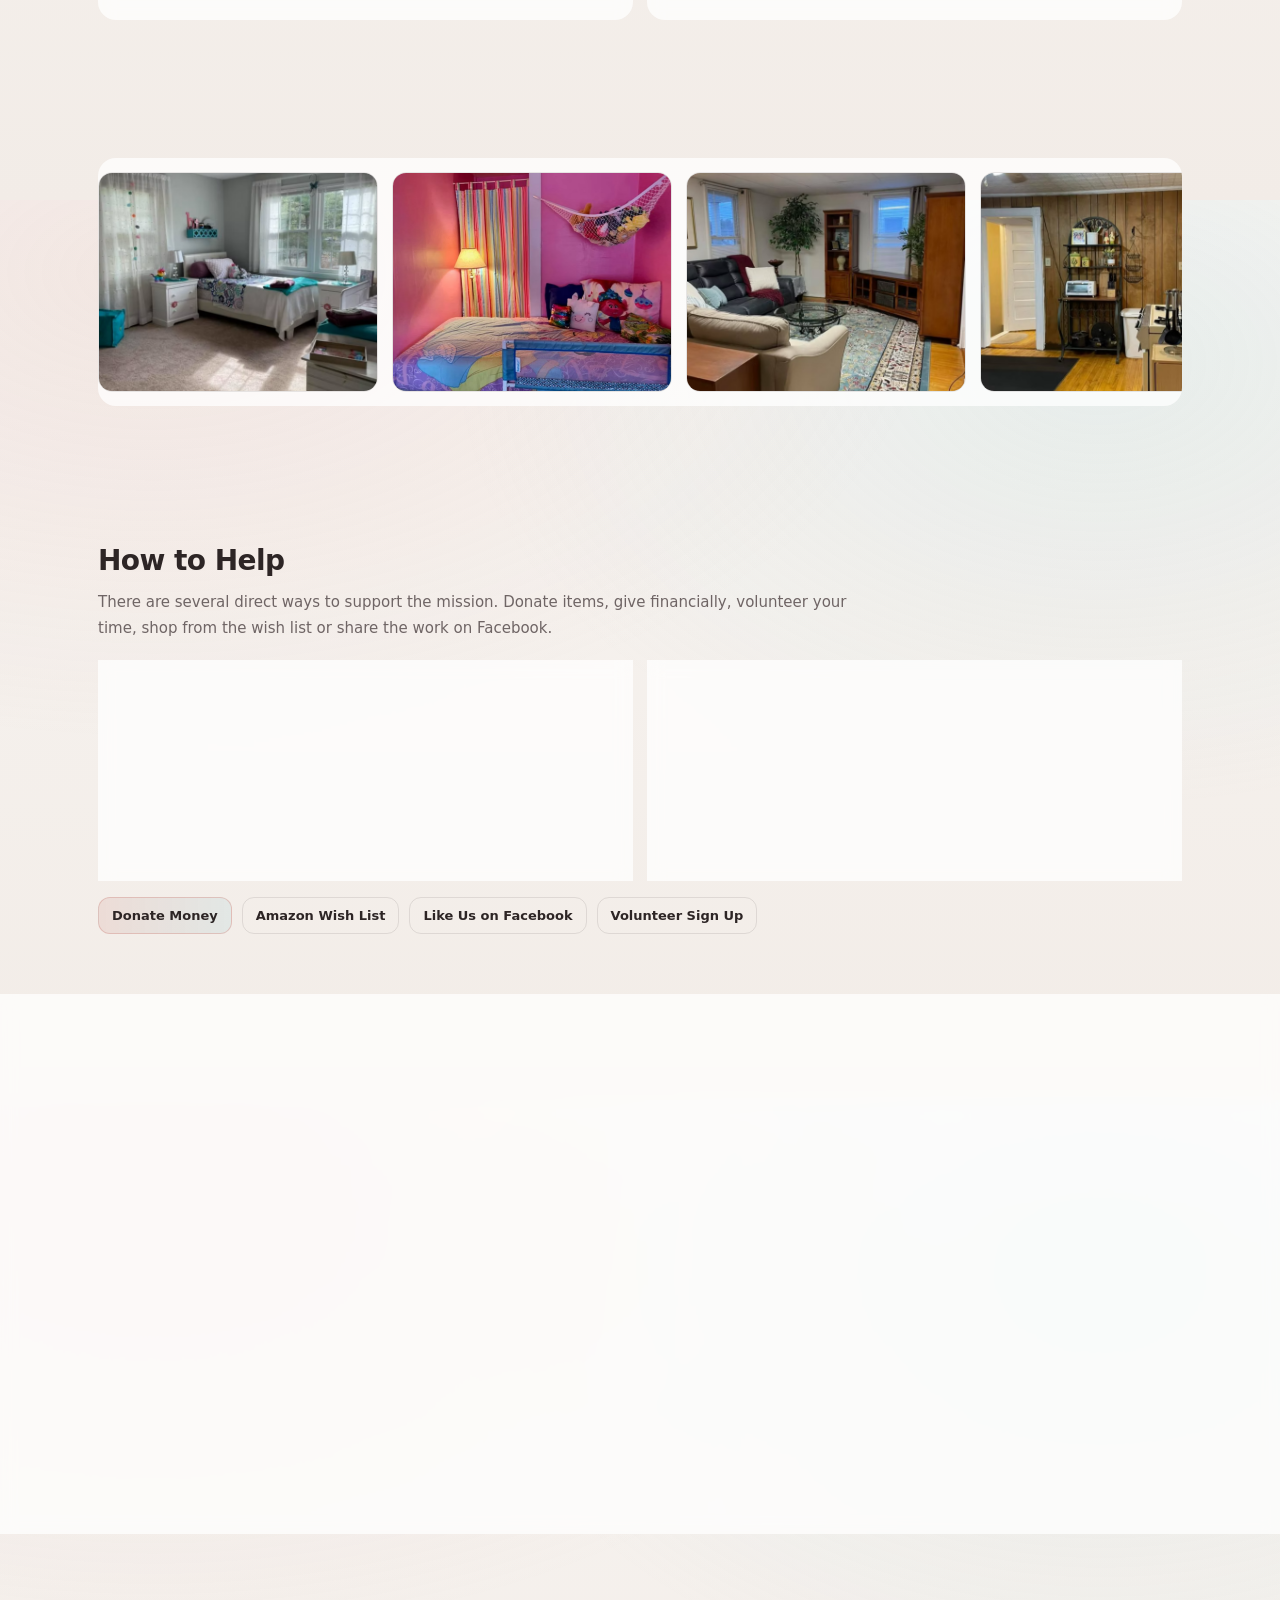
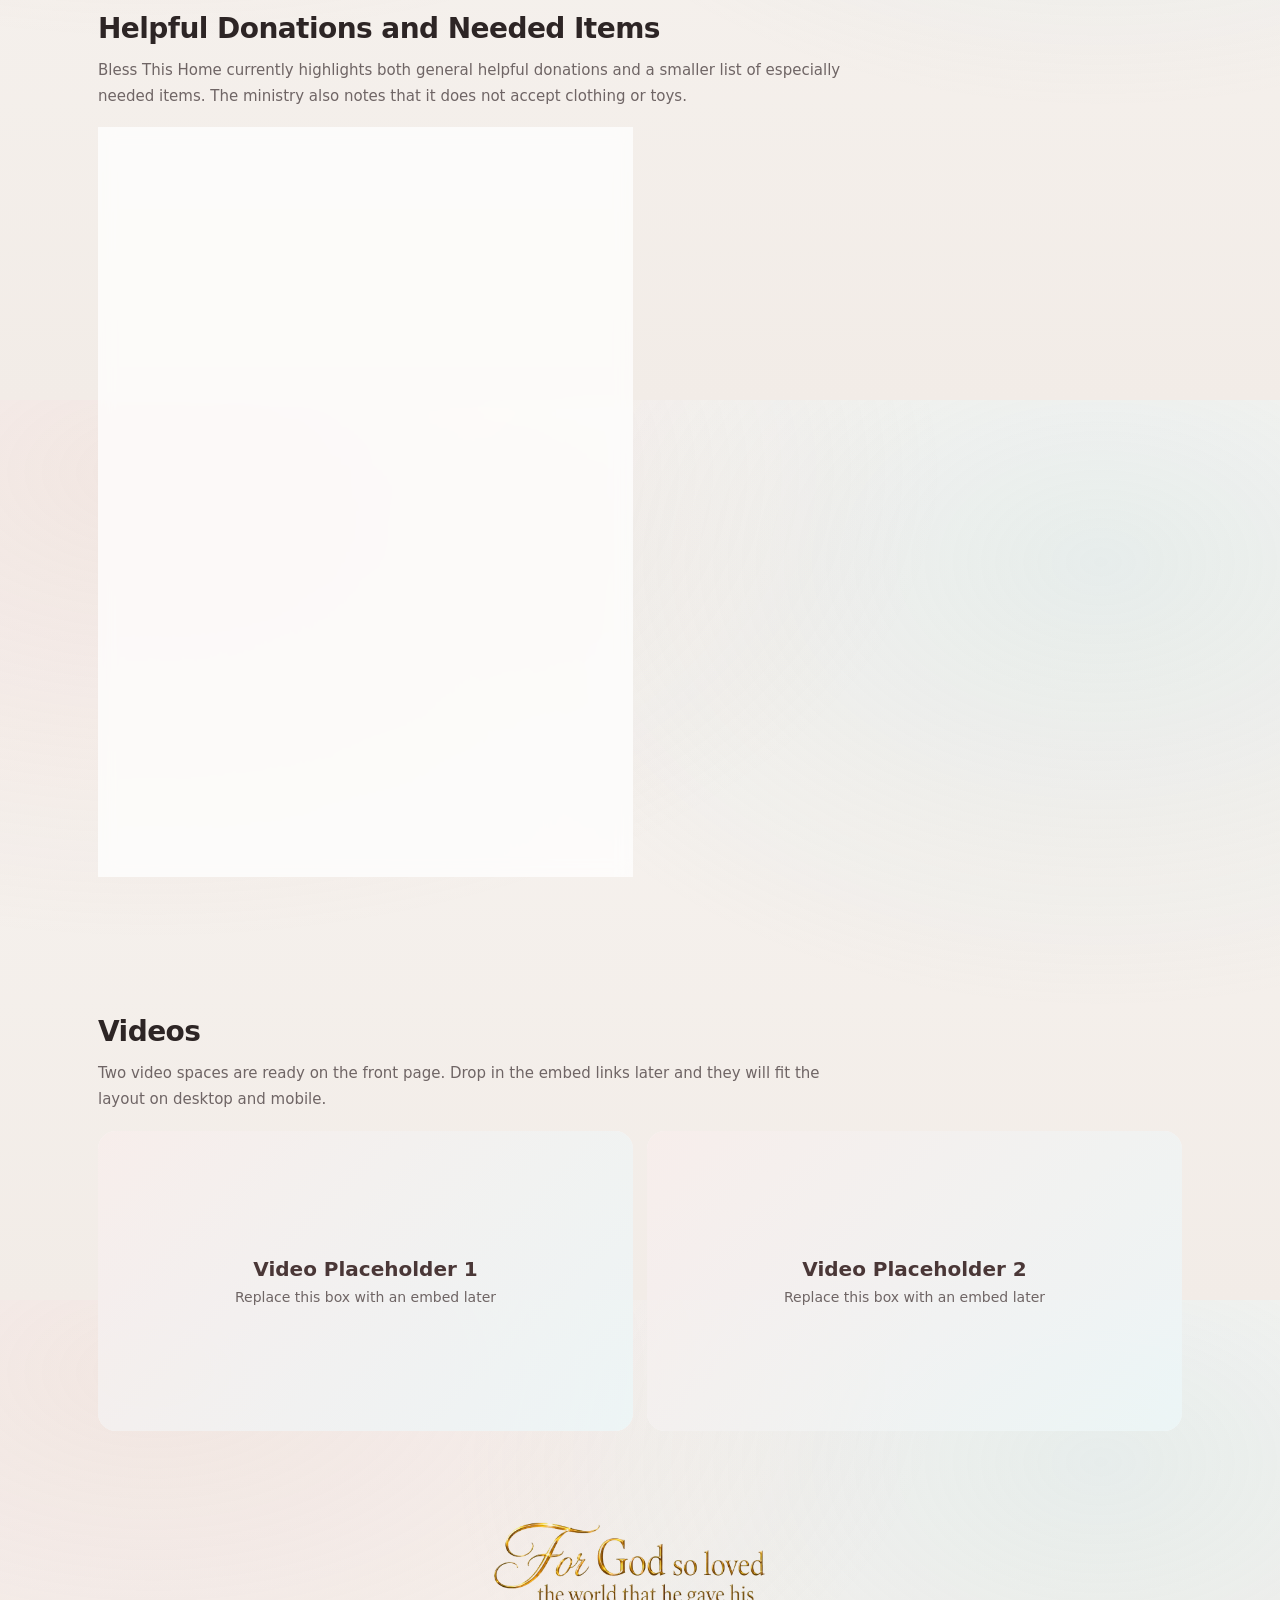
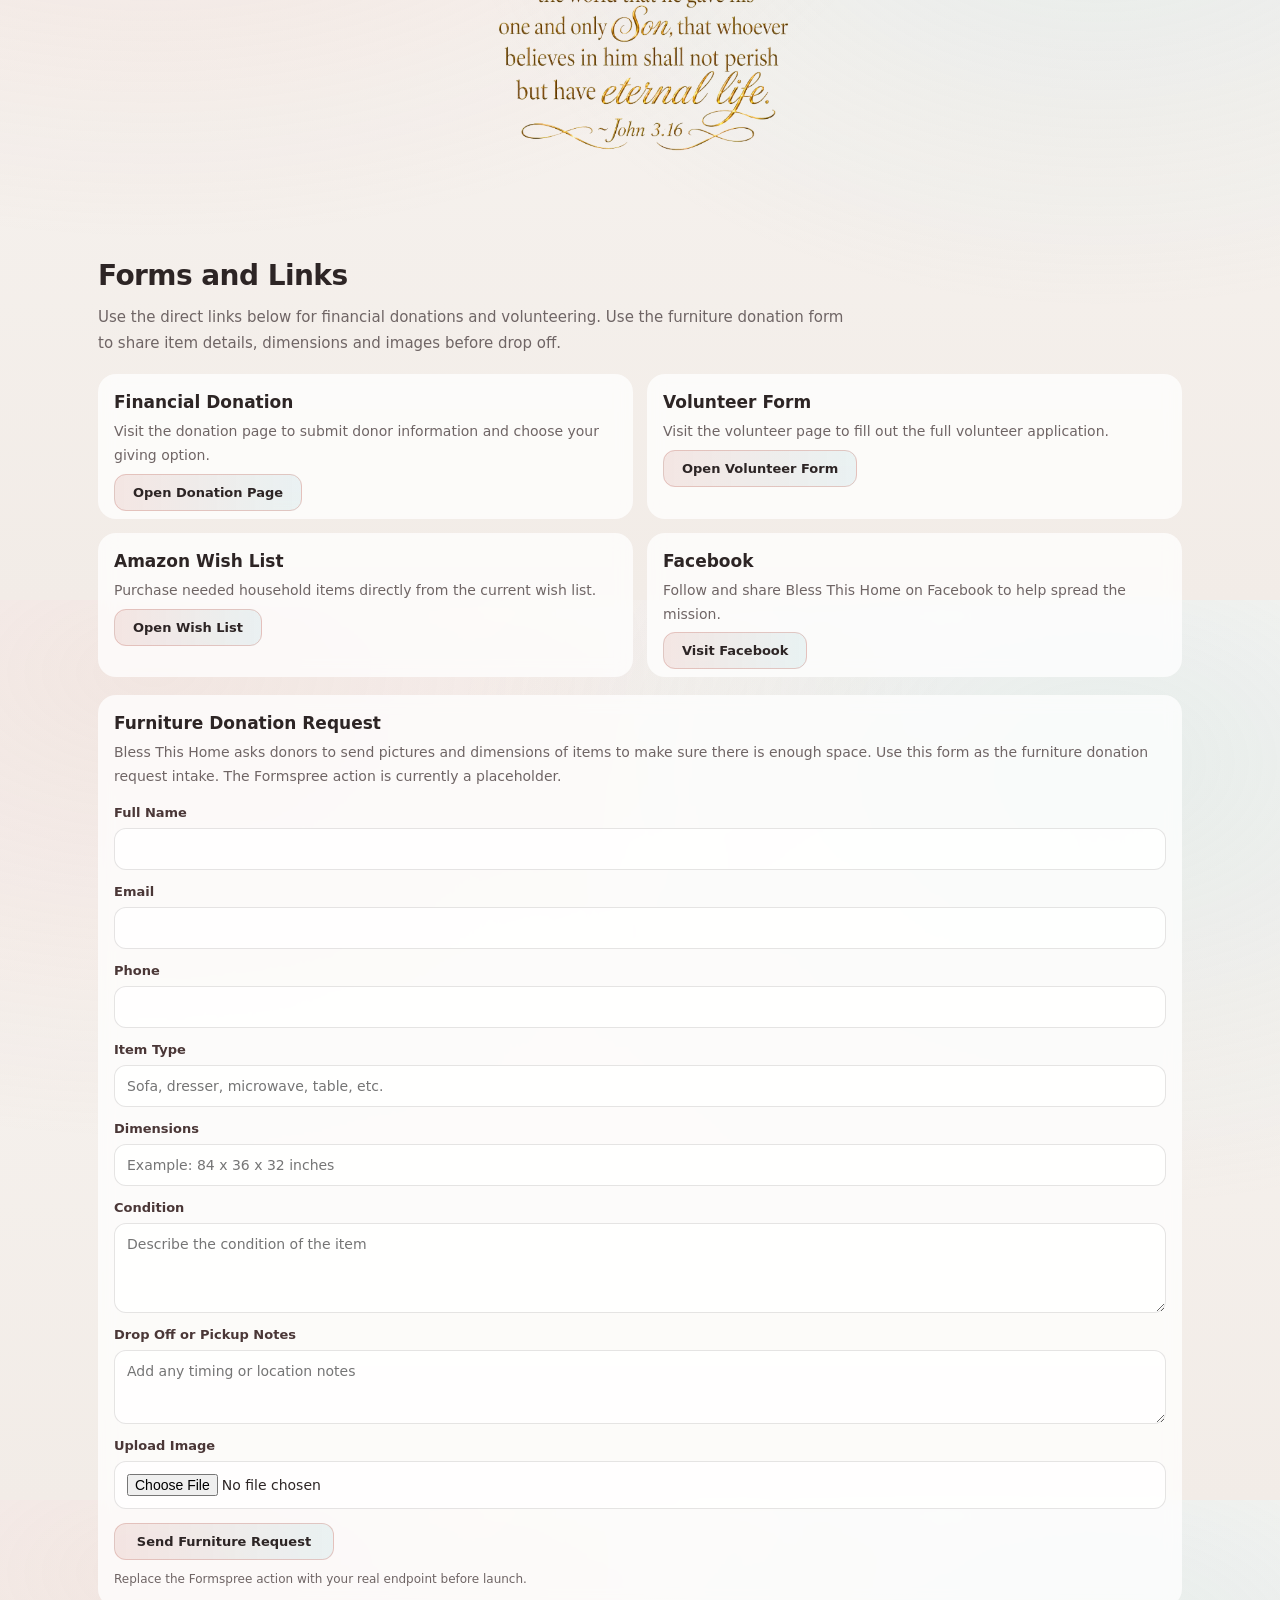
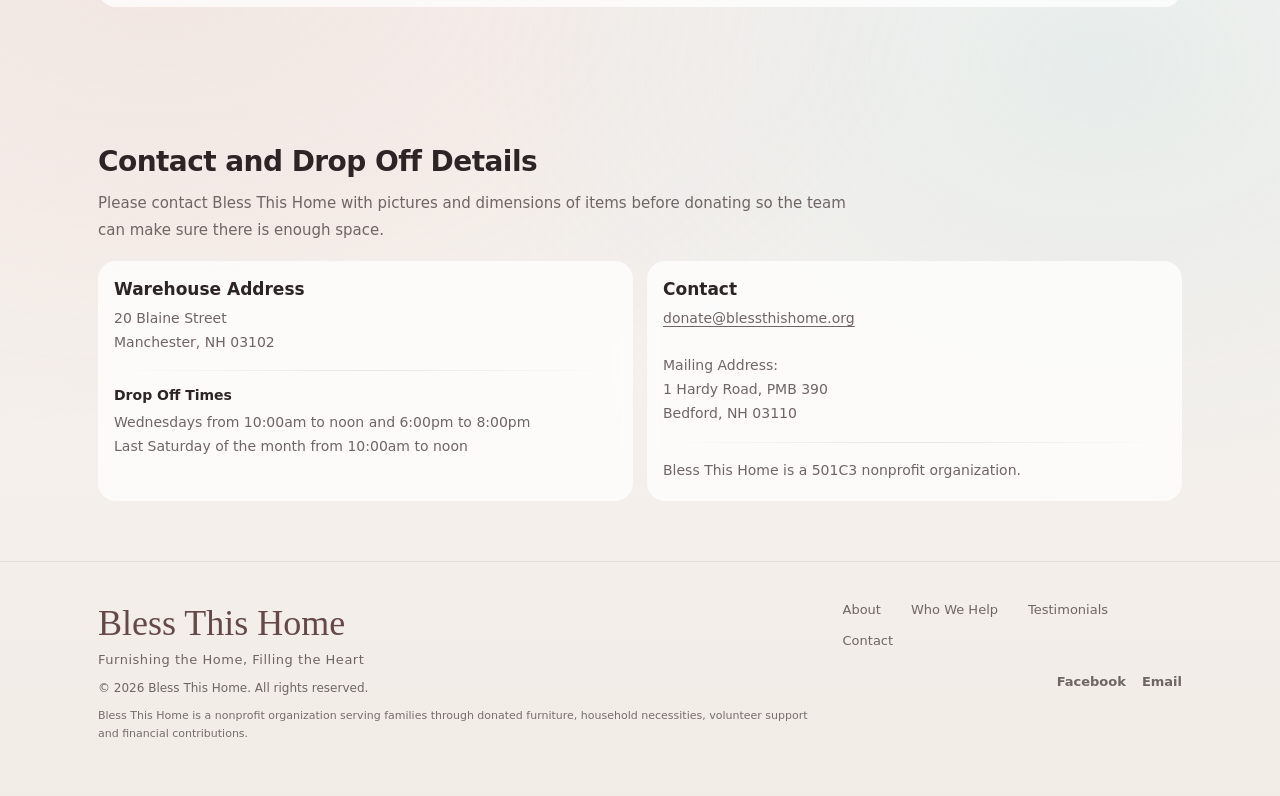
==== commit effb09f5: "Update index.html" ====
--- a/index.html
+++ b/index.html
@@ -249,7 +249,7 @@
 
 <div class="card reveal priorityNeedsCard">
   <div class="cardTitle priorityNeedsTitle">Current Priority Needs</div>
-  <img class="infoImage priorityNeedsImage" src="needs-graphic.jpg" alt="Bless This Home list of needs" />
+  <img class="infoImage priorityNeedsImage" src="needs-graphic.png" alt="Bless This Home list of needs" />
   <ul class="cleanList priorityNeedsList">
     <li>Microwaves</li>
     <li>Pots and pans</li>
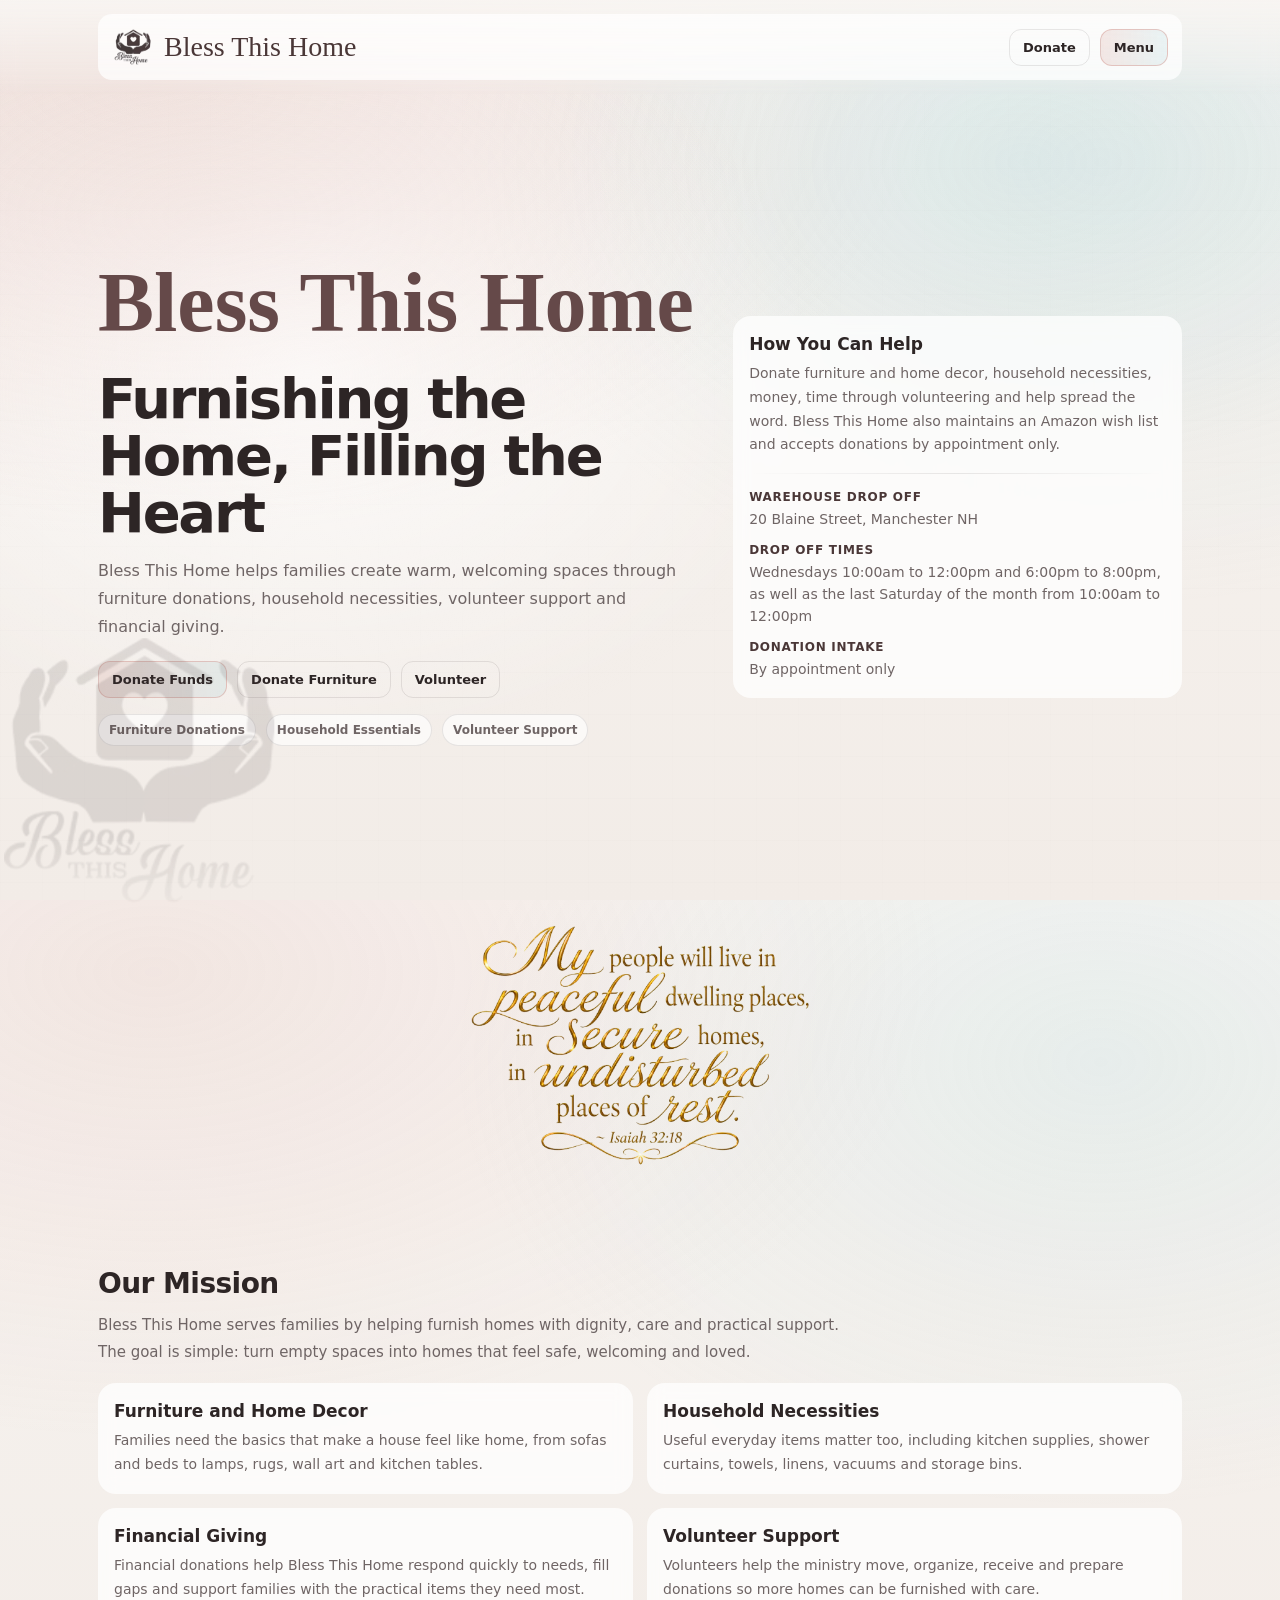
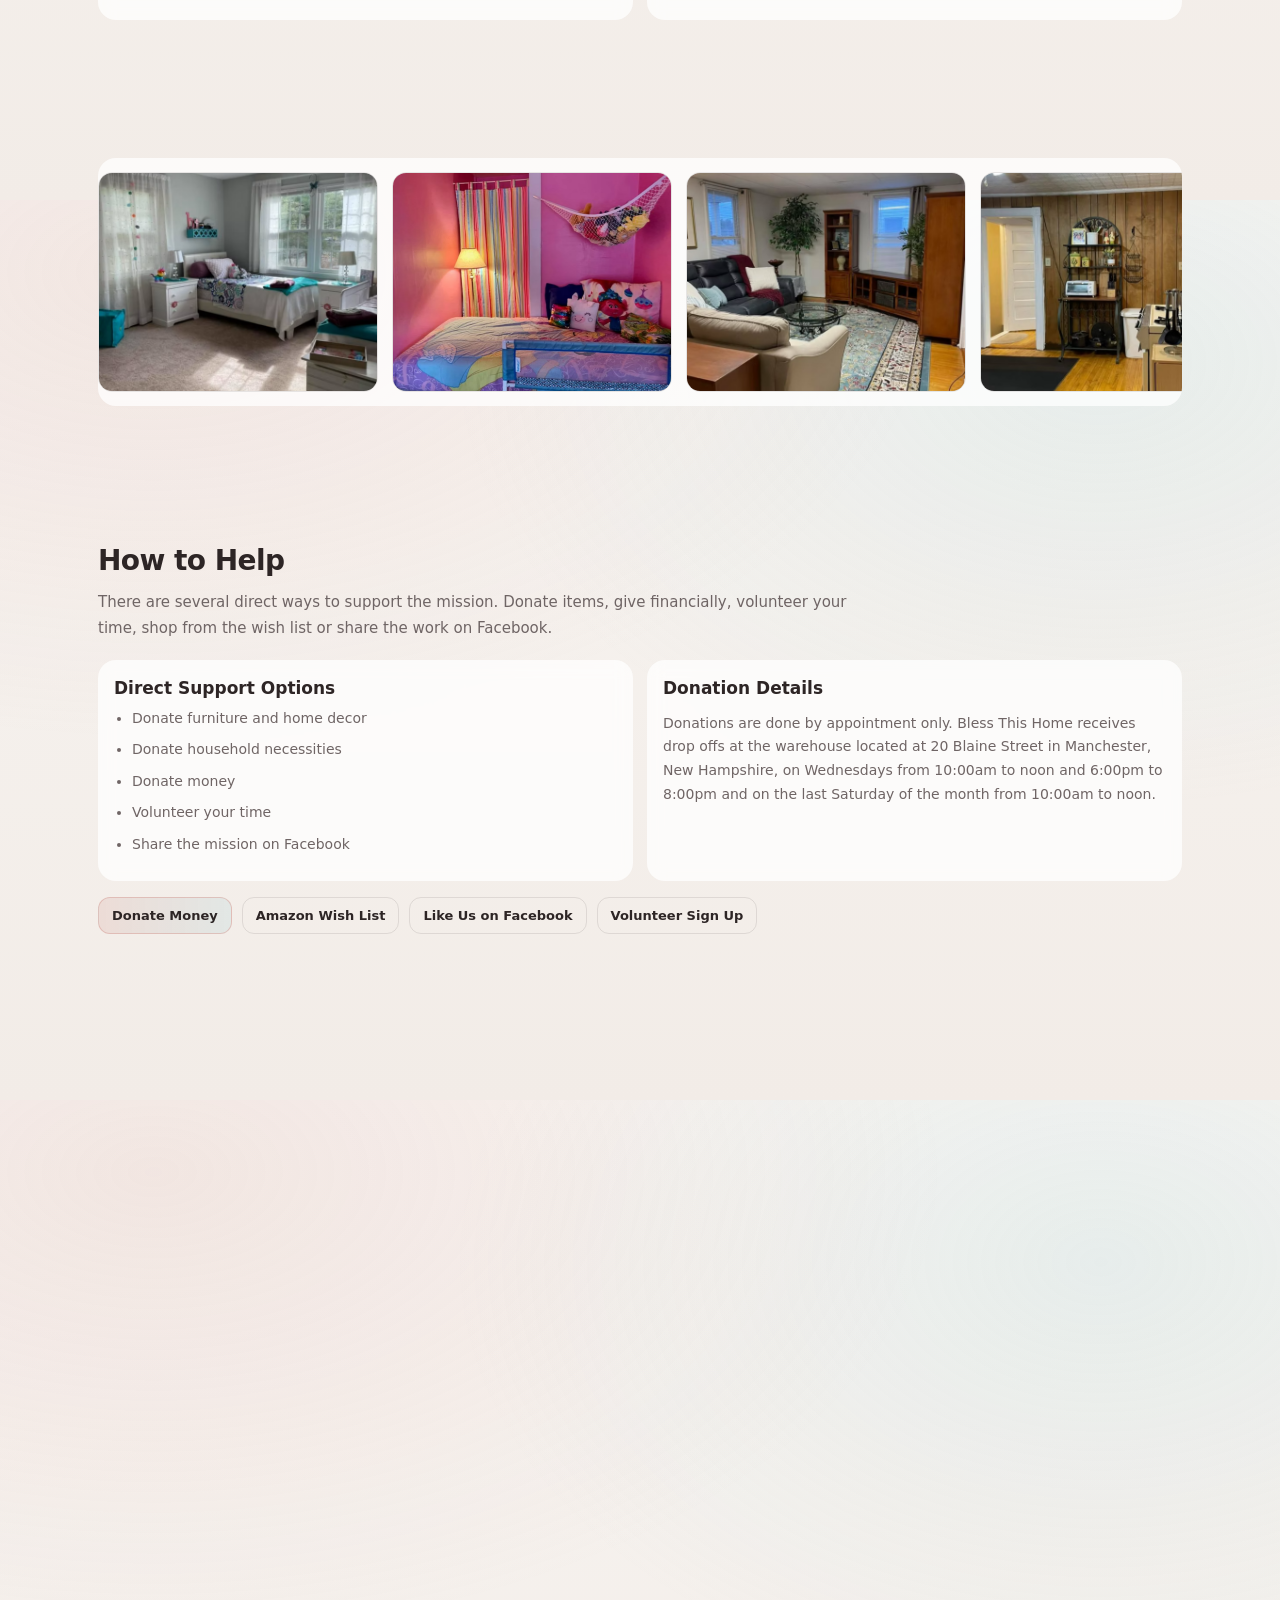
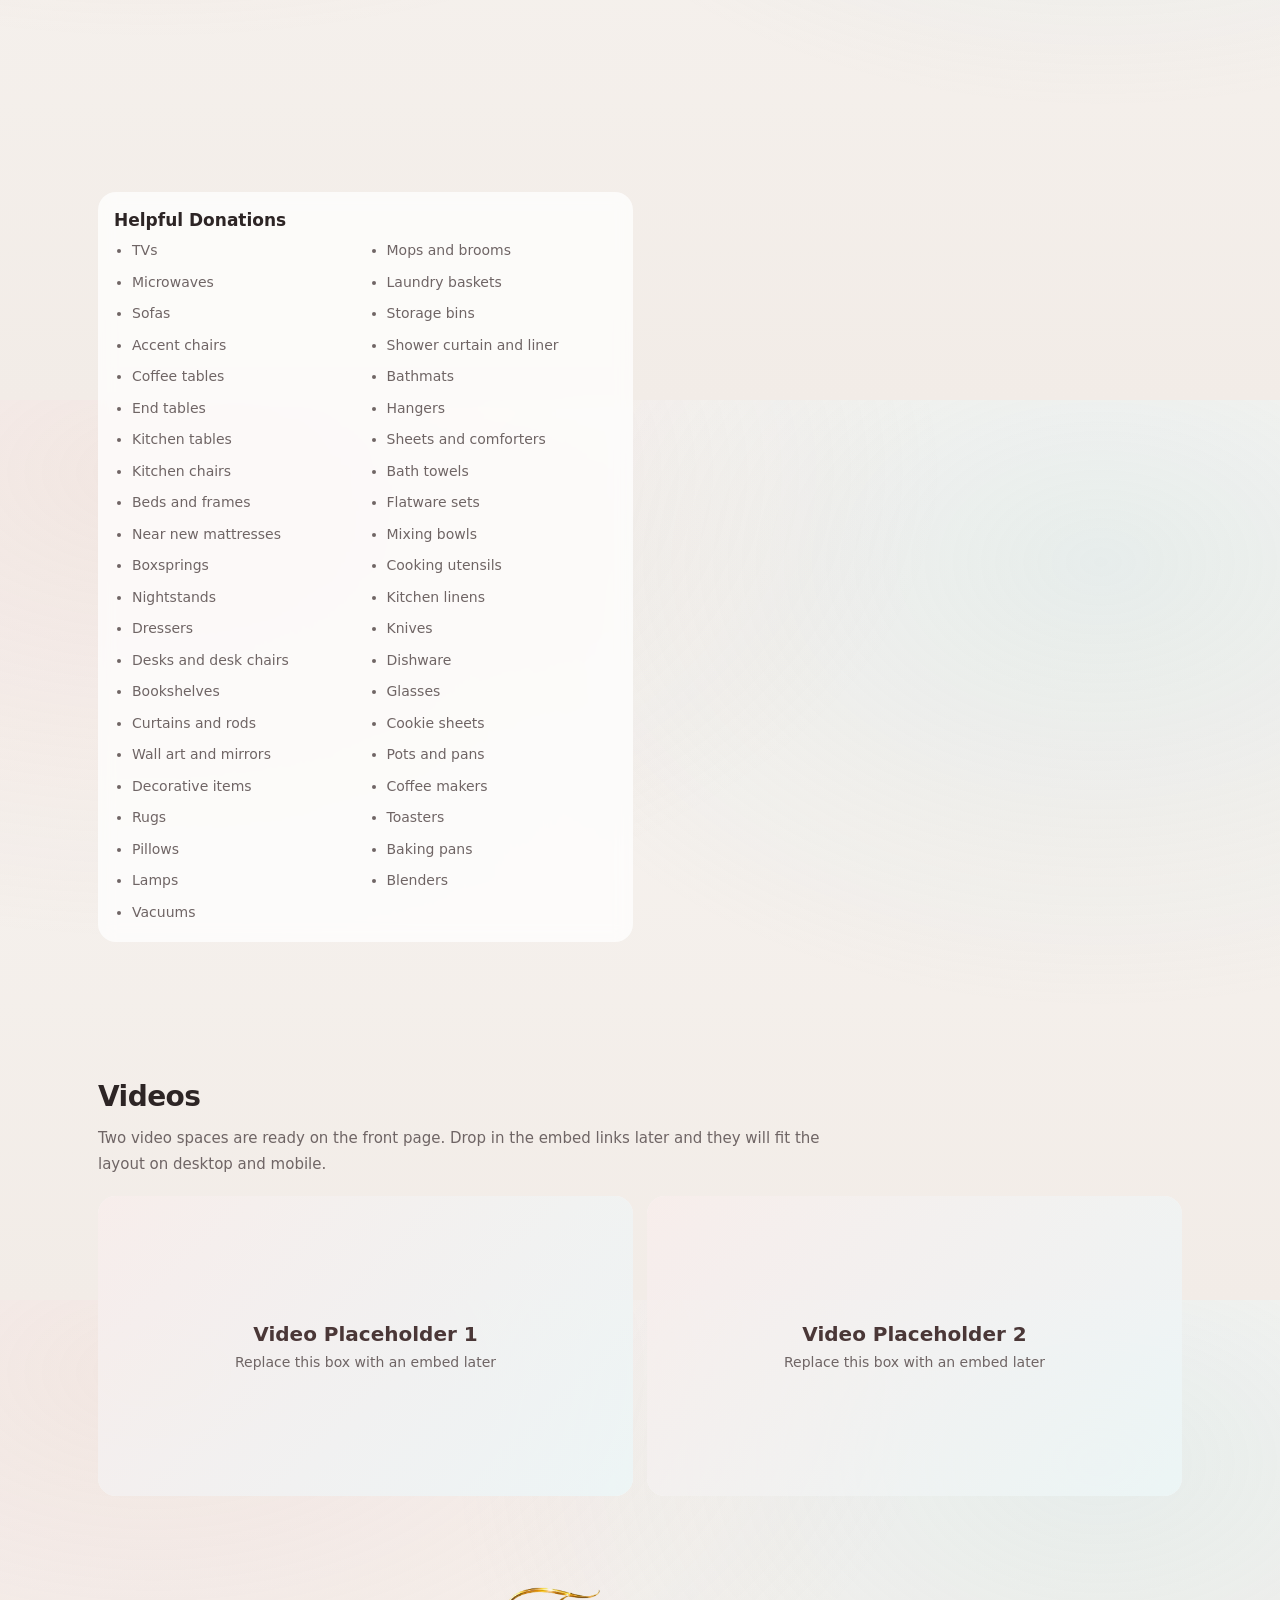
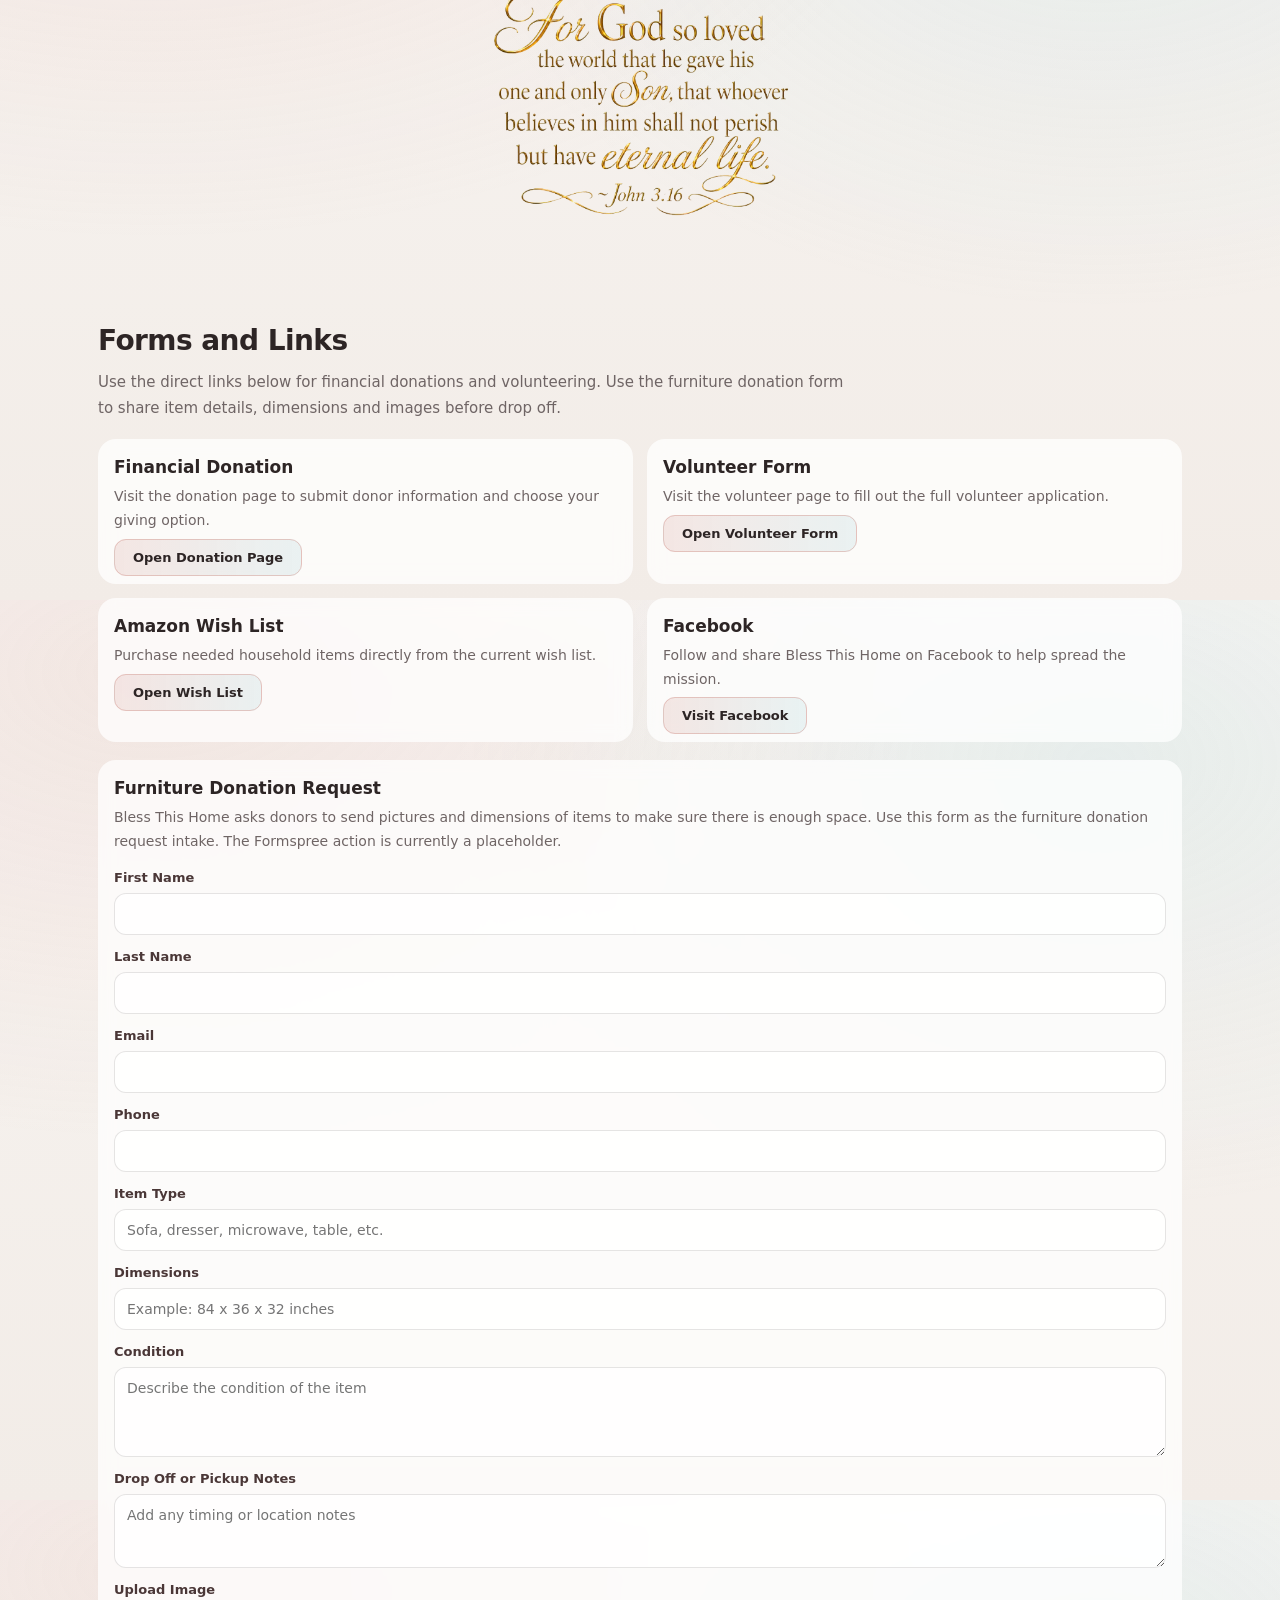
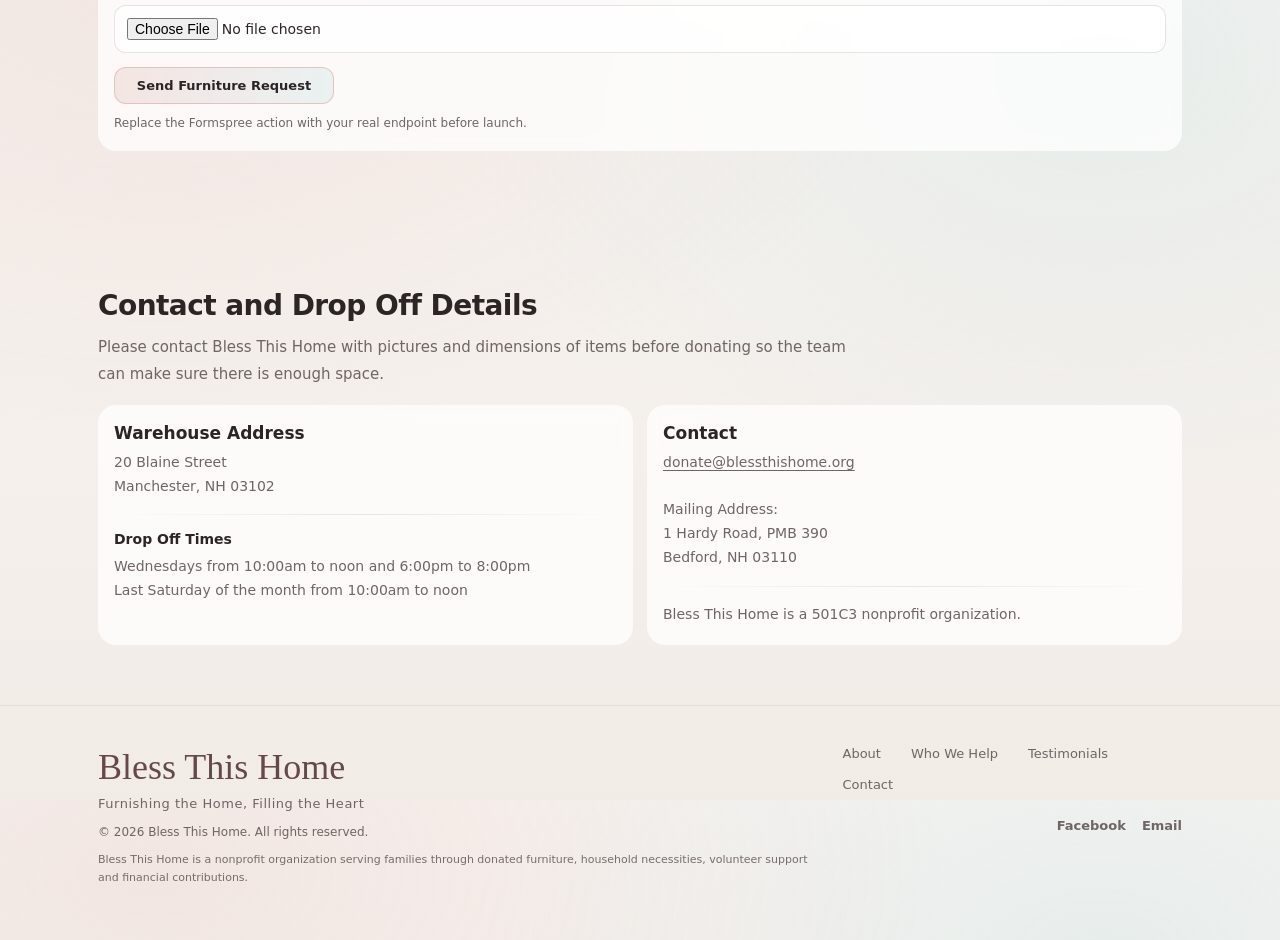
==== commit 452058b7: "Update index.html" ====
--- a/index.html
+++ b/index.html
@@ -420,57 +420,64 @@
           </div>
 
           <form
-            id="furnitureDonationForm"
-            class="supportForm"
-            action="https://formspree.io/f/your-placeholder-id"
-            method="POST"
-            enctype="multipart/form-data"
-          >
-            <div class="formRow">
-              <label for="name">Full Name</label>
-              <input id="name" name="name" type="text" required />
-            </div>
-
-            <div class="formRow">
-              <label for="email">Email</label>
-              <input id="email" name="email" type="email" required />
-            </div>
-
-            <div class="formRow">
-              <label for="phone">Phone</label>
-              <input id="phone" name="phone" type="tel" />
-            </div>
-
-            <div class="formRow">
-              <label for="itemType">Item Type</label>
-              <input id="itemType" name="itemType" type="text" placeholder="Sofa, dresser, microwave, table, etc." required />
-            </div>
-
-            <div class="formRow">
-              <label for="dimensions">Dimensions</label>
-              <input id="dimensions" name="dimensions" type="text" placeholder="Example: 84 x 36 x 32 inches" required />
-            </div>
-
-            <div class="formRow">
-              <label for="condition">Condition</label>
-              <textarea id="condition" name="condition" rows="4" placeholder="Describe the condition of the item" required></textarea>
-            </div>
-
-            <div class="formRow">
-              <label for="pickup">Drop Off or Pickup Notes</label>
-              <textarea id="pickup" name="pickup" rows="3" placeholder="Add any timing or location notes"></textarea>
-            </div>
-
-            <div class="formRow">
-              <label for="itemImage">Upload Image</label>
-              <input id="itemImage" name="itemImage" type="file" accept="image/*" />
-            </div>
-
-            <div class="formActions">
-              <button class="btn btnPrimary" type="submit">Send Furniture Request</button>
-              <div class="formHint" id="formHint">Replace the Formspree action with your real endpoint before launch.</div>
-            </div>
-          </form>
+  id="furnitureDonationForm"
+  class="supportForm"
+  action="https://formspree.io/f/your-placeholder-id"
+  method="POST"
+  enctype="multipart/form-data"
+>
+  <input type="hidden" name="form_type" value="furniture" />
+
+  <div class="formRow">
+    <label for="first_name">First Name</label>
+    <input id="first_name" name="first_name" type="text" required />
+  </div>
+
+  <div class="formRow">
+    <label for="last_name">Last Name</label>
+    <input id="last_name" name="last_name" type="text" required />
+  </div>
+
+  <div class="formRow">
+    <label for="email">Email</label>
+    <input id="email" name="email" type="email" required />
+  </div>
+
+  <div class="formRow">
+    <label for="phone">Phone</label>
+    <input id="phone" name="phone" type="tel" />
+  </div>
+
+  <div class="formRow">
+    <label for="item_type">Item Type</label>
+    <input id="item_type" name="item_type" type="text" placeholder="Sofa, dresser, microwave, table, etc." required />
+  </div>
+
+  <div class="formRow">
+    <label for="dimensions">Dimensions</label>
+    <input id="dimensions" name="dimensions" type="text" placeholder="Example: 84 x 36 x 32 inches" required />
+  </div>
+
+  <div class="formRow">
+    <label for="condition">Condition</label>
+    <textarea id="condition" name="condition" rows="4" placeholder="Describe the condition of the item" required></textarea>
+  </div>
+
+  <div class="formRow">
+    <label for="pickup_notes">Drop Off or Pickup Notes</label>
+    <textarea id="pickup_notes" name="pickup_notes" rows="3" placeholder="Add any timing or location notes"></textarea>
+  </div>
+
+  <div class="formRow">
+    <label for="item_image">Upload Image</label>
+    <input id="item_image" name="item_image" type="file" accept="image/*" />
+  </div>
+
+  <div class="formActions">
+    <button class="btn btnPrimary" type="submit">Send Furniture Request</button>
+    <div class="formHint" id="formHint">Replace the Formspree action with your real endpoint before launch.</div>
+  </div>
+</form>
         </div>
       </div>
     </section>
--- a/style.css
+++ b/style.css
@@ -1004,8 +1004,8 @@
 
   img[src*="needs-graphic"]{
     width:100%;
-    max-width:380px;
-    max-height:280px;
+    max-width:500px;
+    max-height:380px;
     object-fit:contain;
     margin-left:auto;
     margin-right:auto;
@@ -1066,3 +1066,19 @@
   margin-top:0;
   margin-bottom:0;
 }
+
+@media (min-width:900px){
+
+  .priorityNeedsCard{
+    display:flex;
+    flex-direction:column;
+    align-items:center;
+  }
+
+  .priorityNeedsList{
+    display:inline-block;
+    text-align:left;
+    margin:12px auto 0;
+  }
+
+}
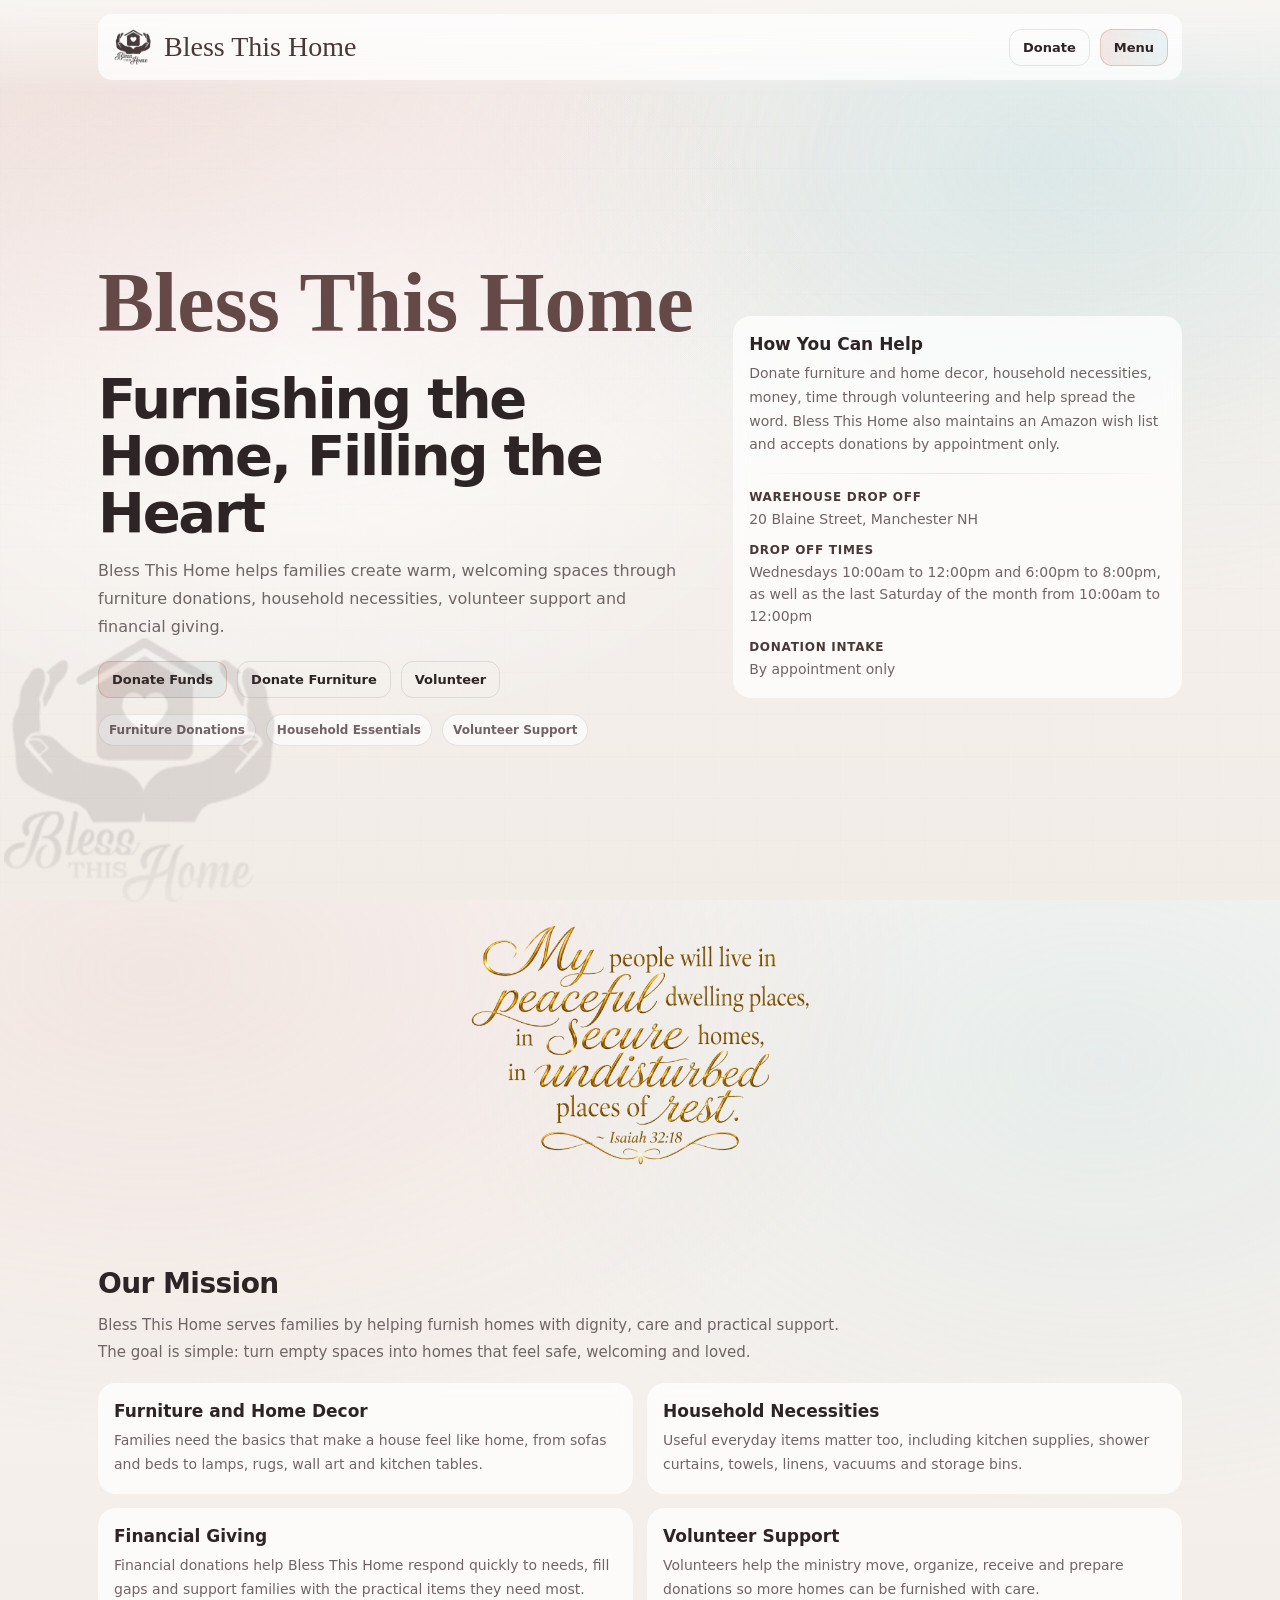
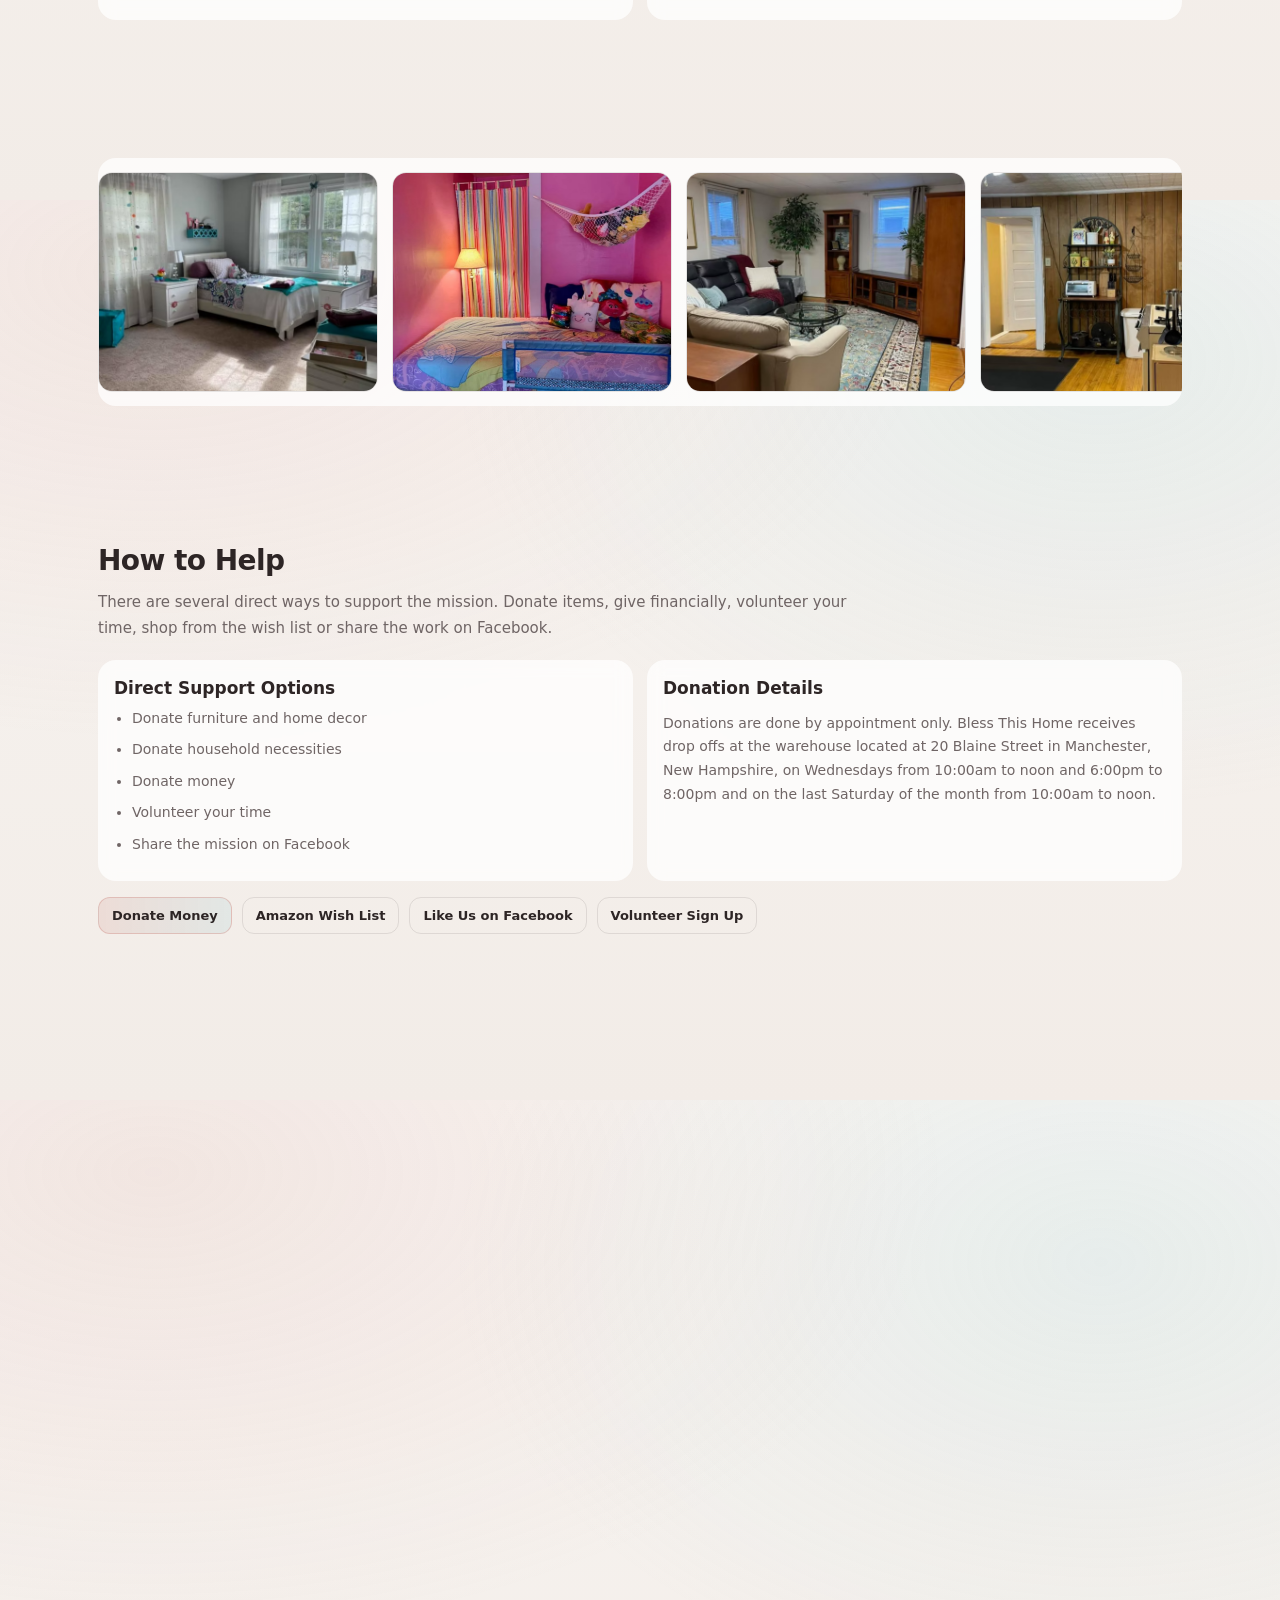
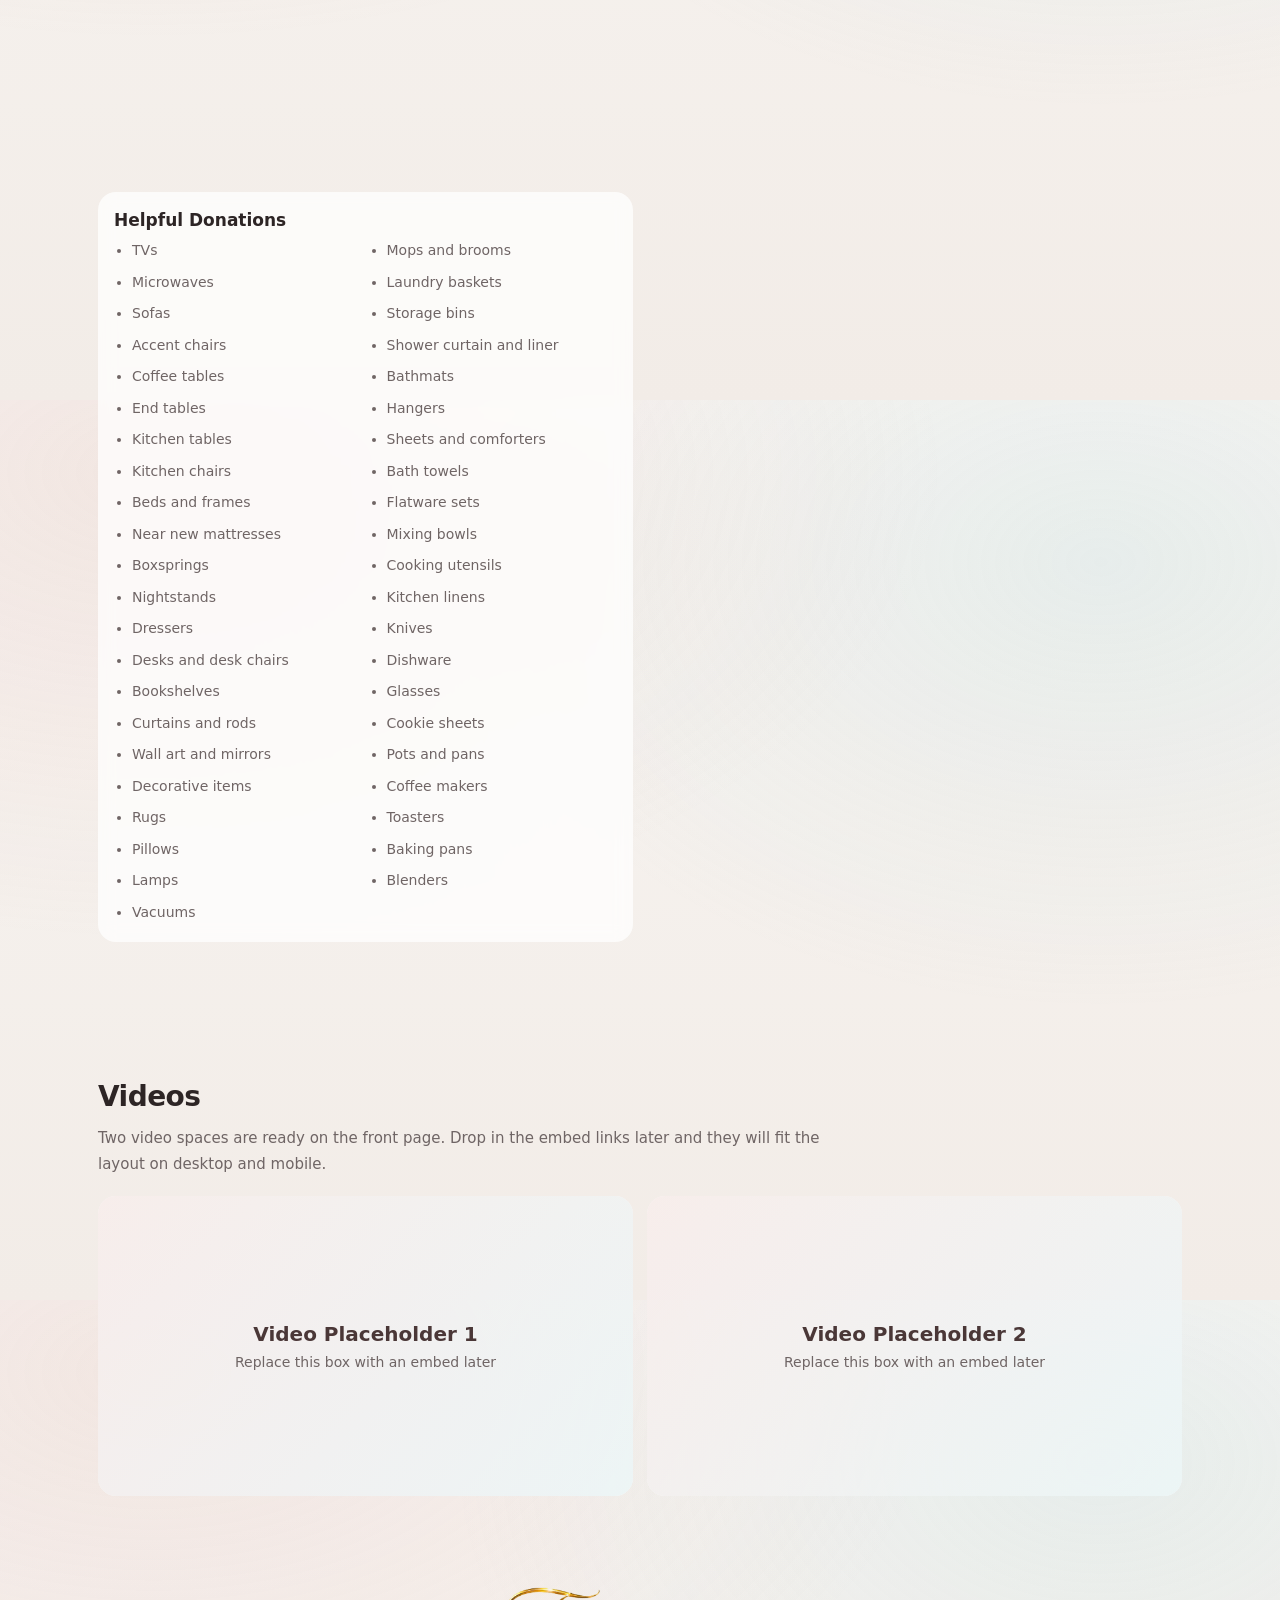
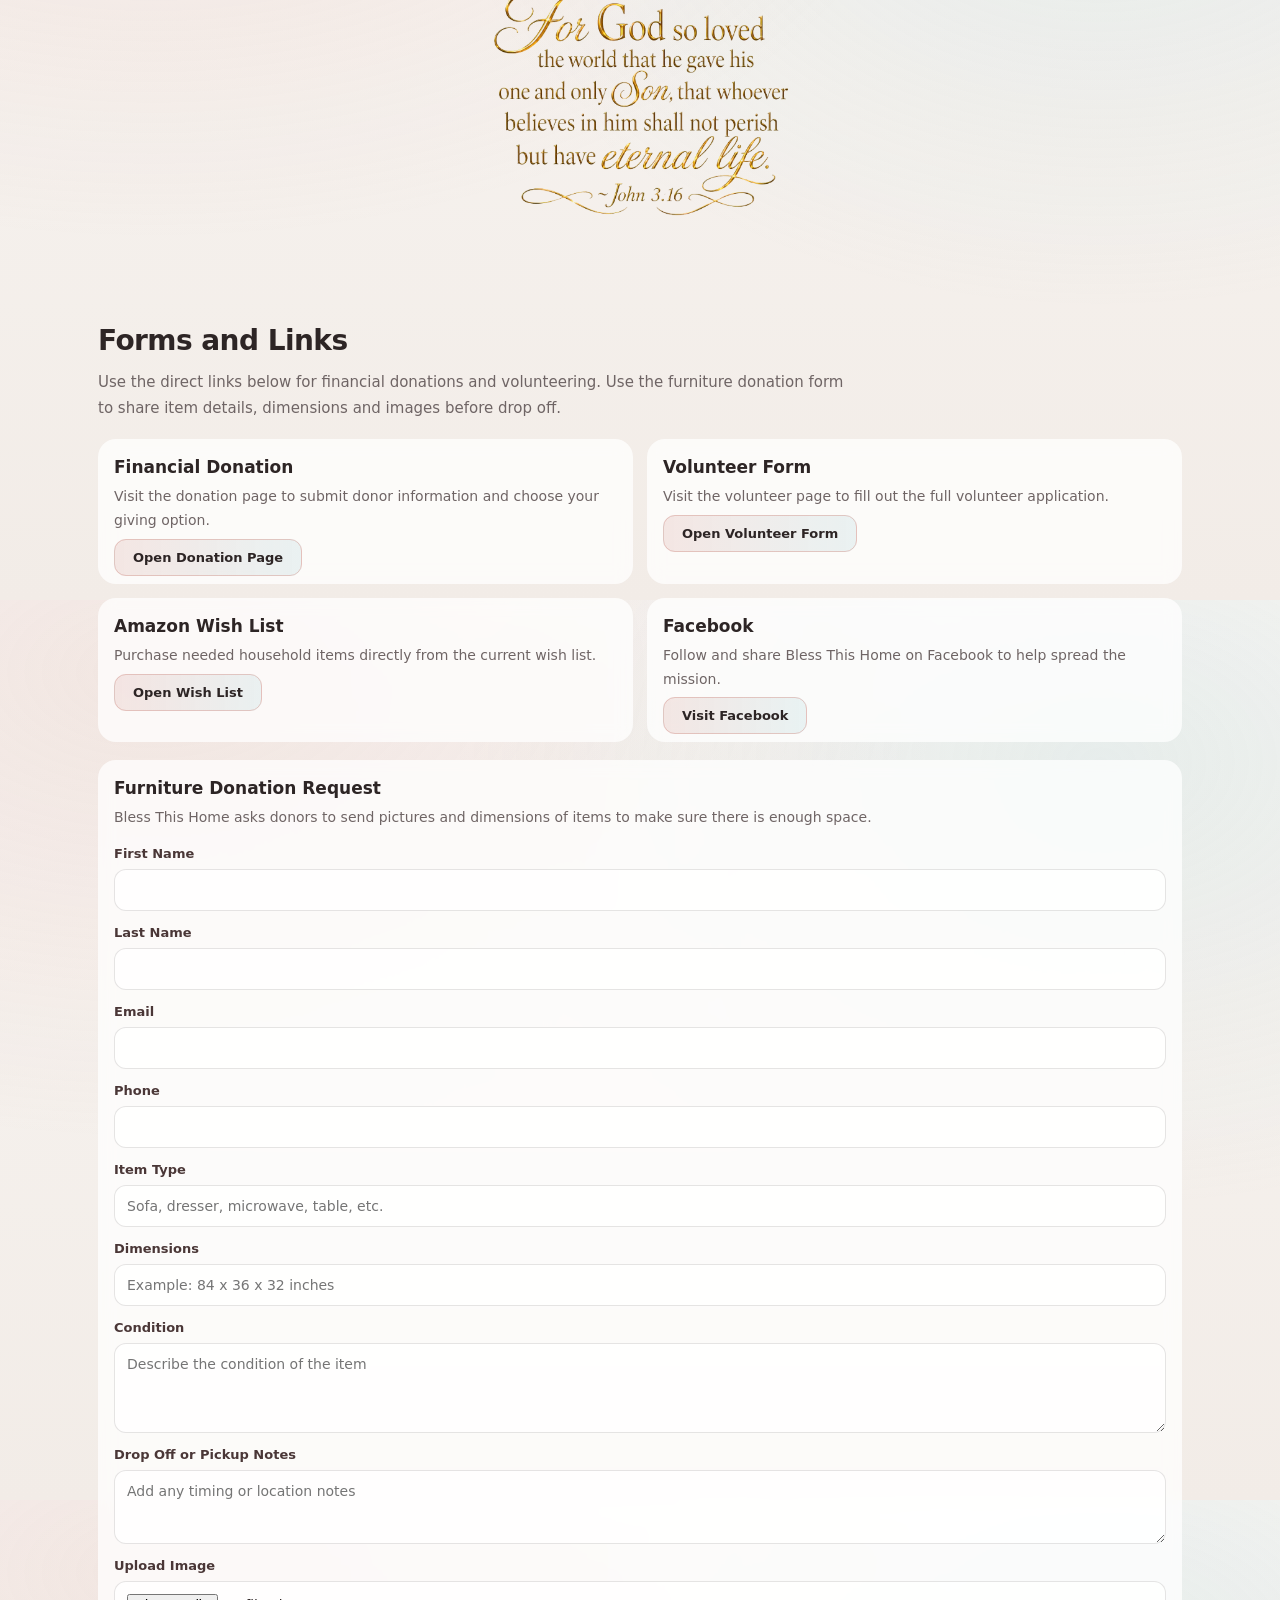
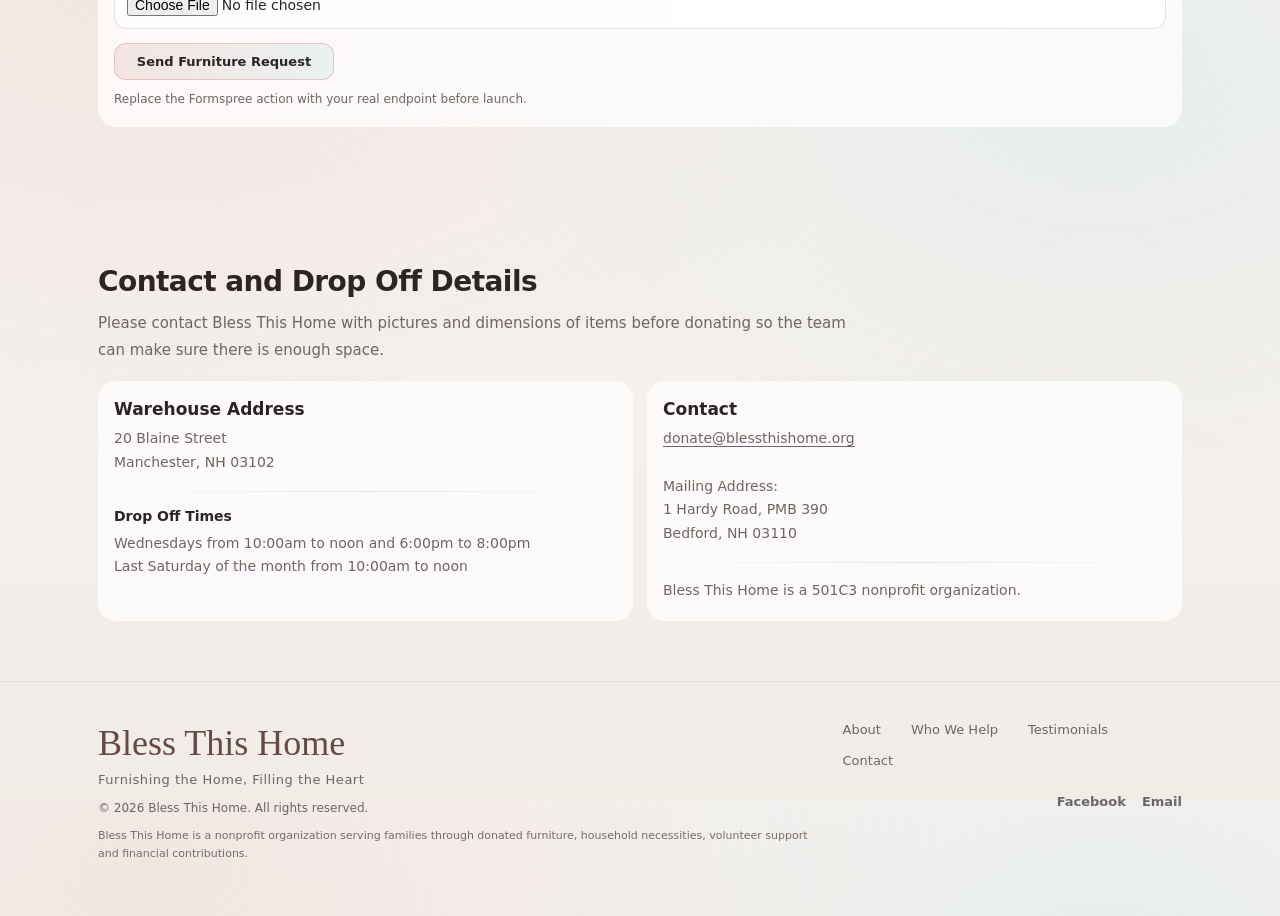
==== commit 46bc8551: "Update index.html" ====
--- a/index.html
+++ b/index.html
@@ -416,7 +416,7 @@
         <div class="card reveal formCard" id="furniture-form">
           <div class="cardTitle">Furniture Donation Request</div>
           <div class="cardBody">
-            Bless This Home asks donors to send pictures and dimensions of items to make sure there is enough space. Use this form as the furniture donation request intake. The Formspree action is currently a placeholder.
+            Bless This Home asks donors to send pictures and dimensions of items to make sure there is enough space.
           </div>
 
           <form
@@ -428,6 +428,8 @@
 >
   <input type="hidden" name="form_type" value="furniture" />
 
+<input type="hidden" name="tag" value="furniture_donor" />
+
   <div class="formRow">
     <label for="first_name">First Name</label>
     <input id="first_name" name="first_name" type="text" required />
